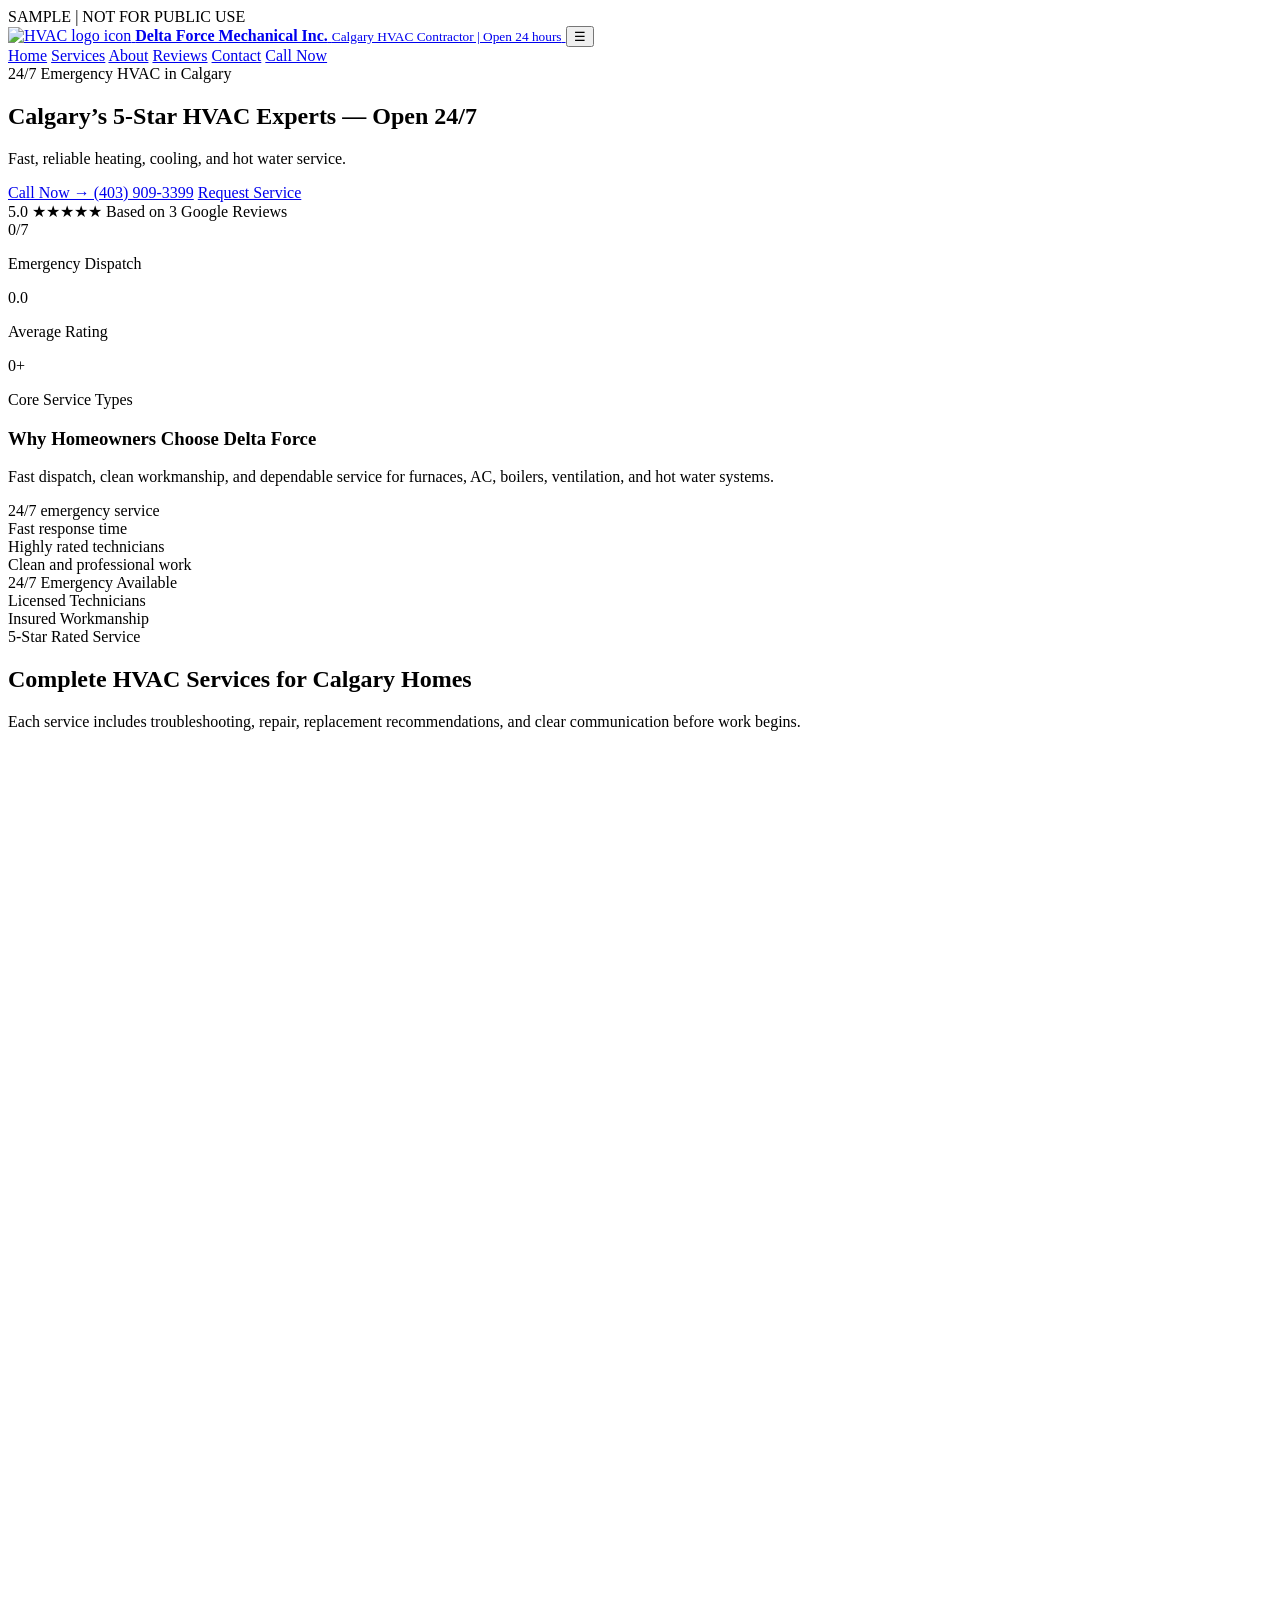
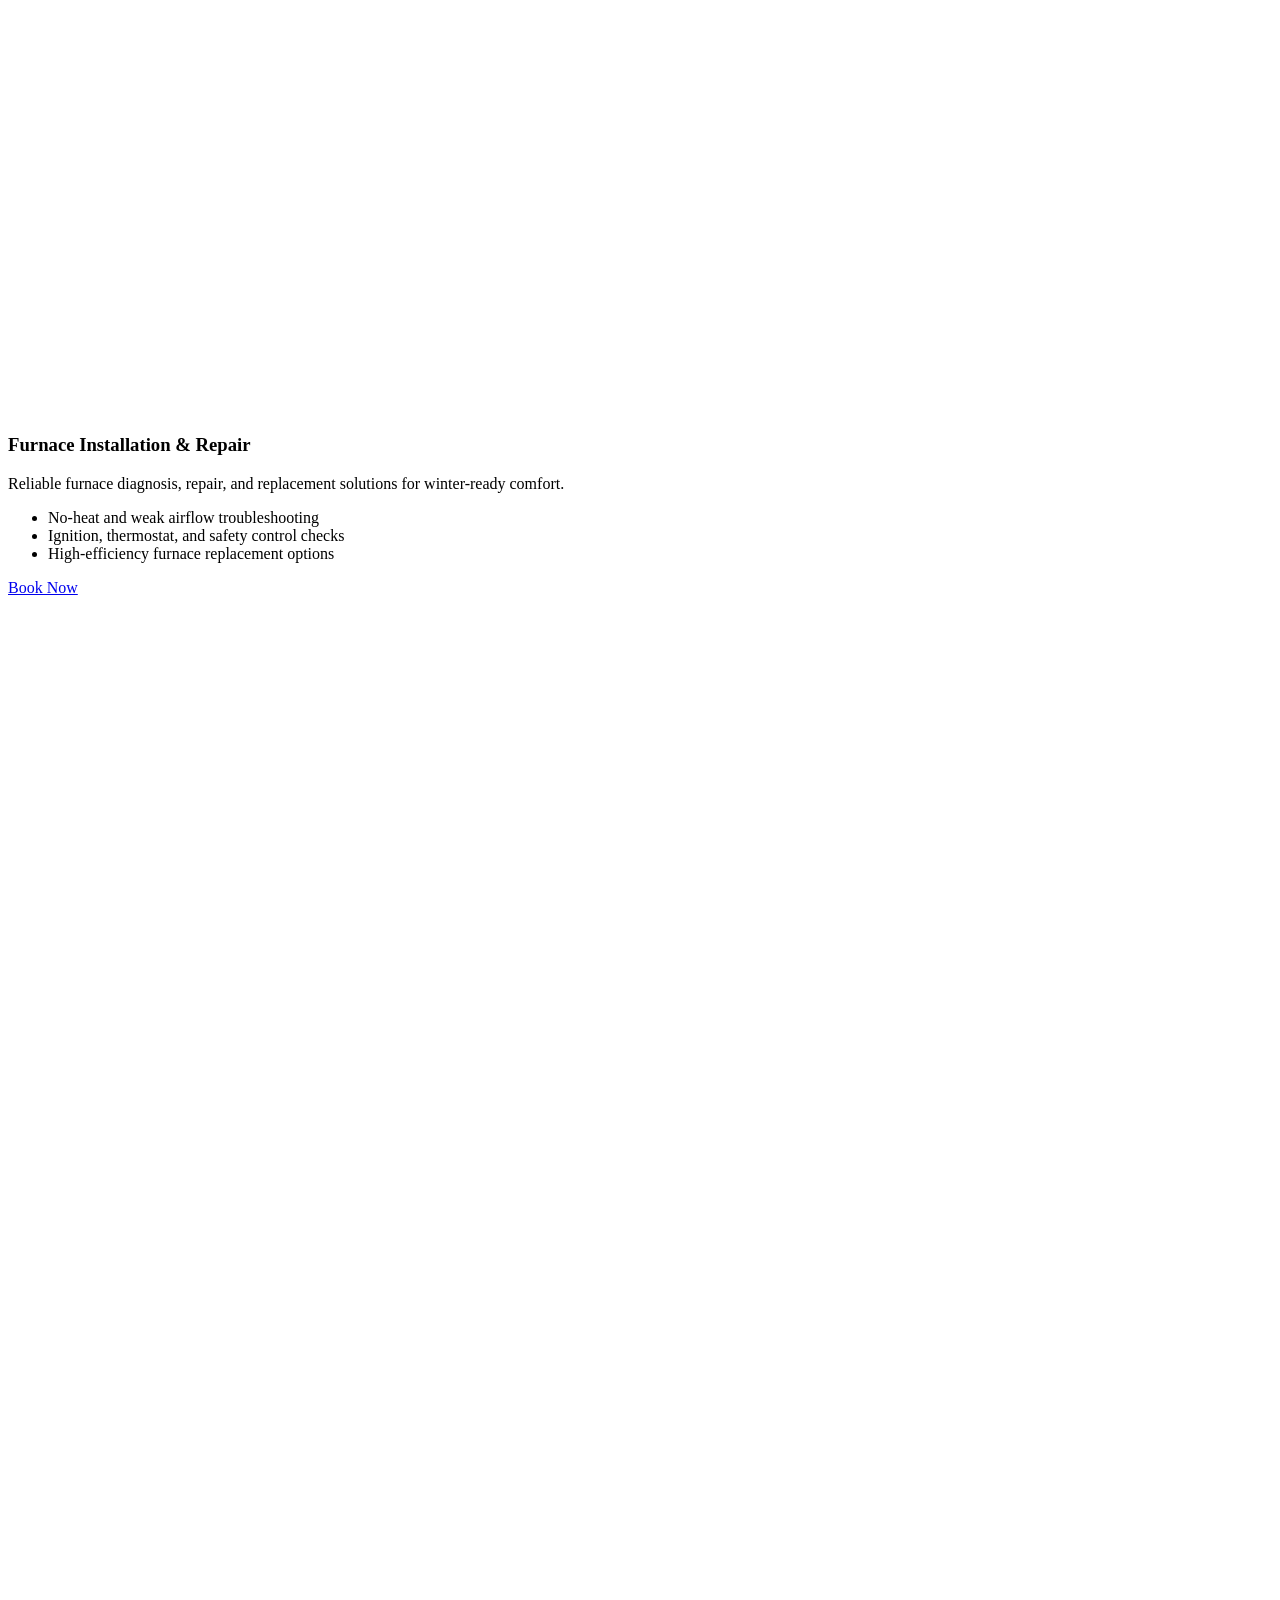
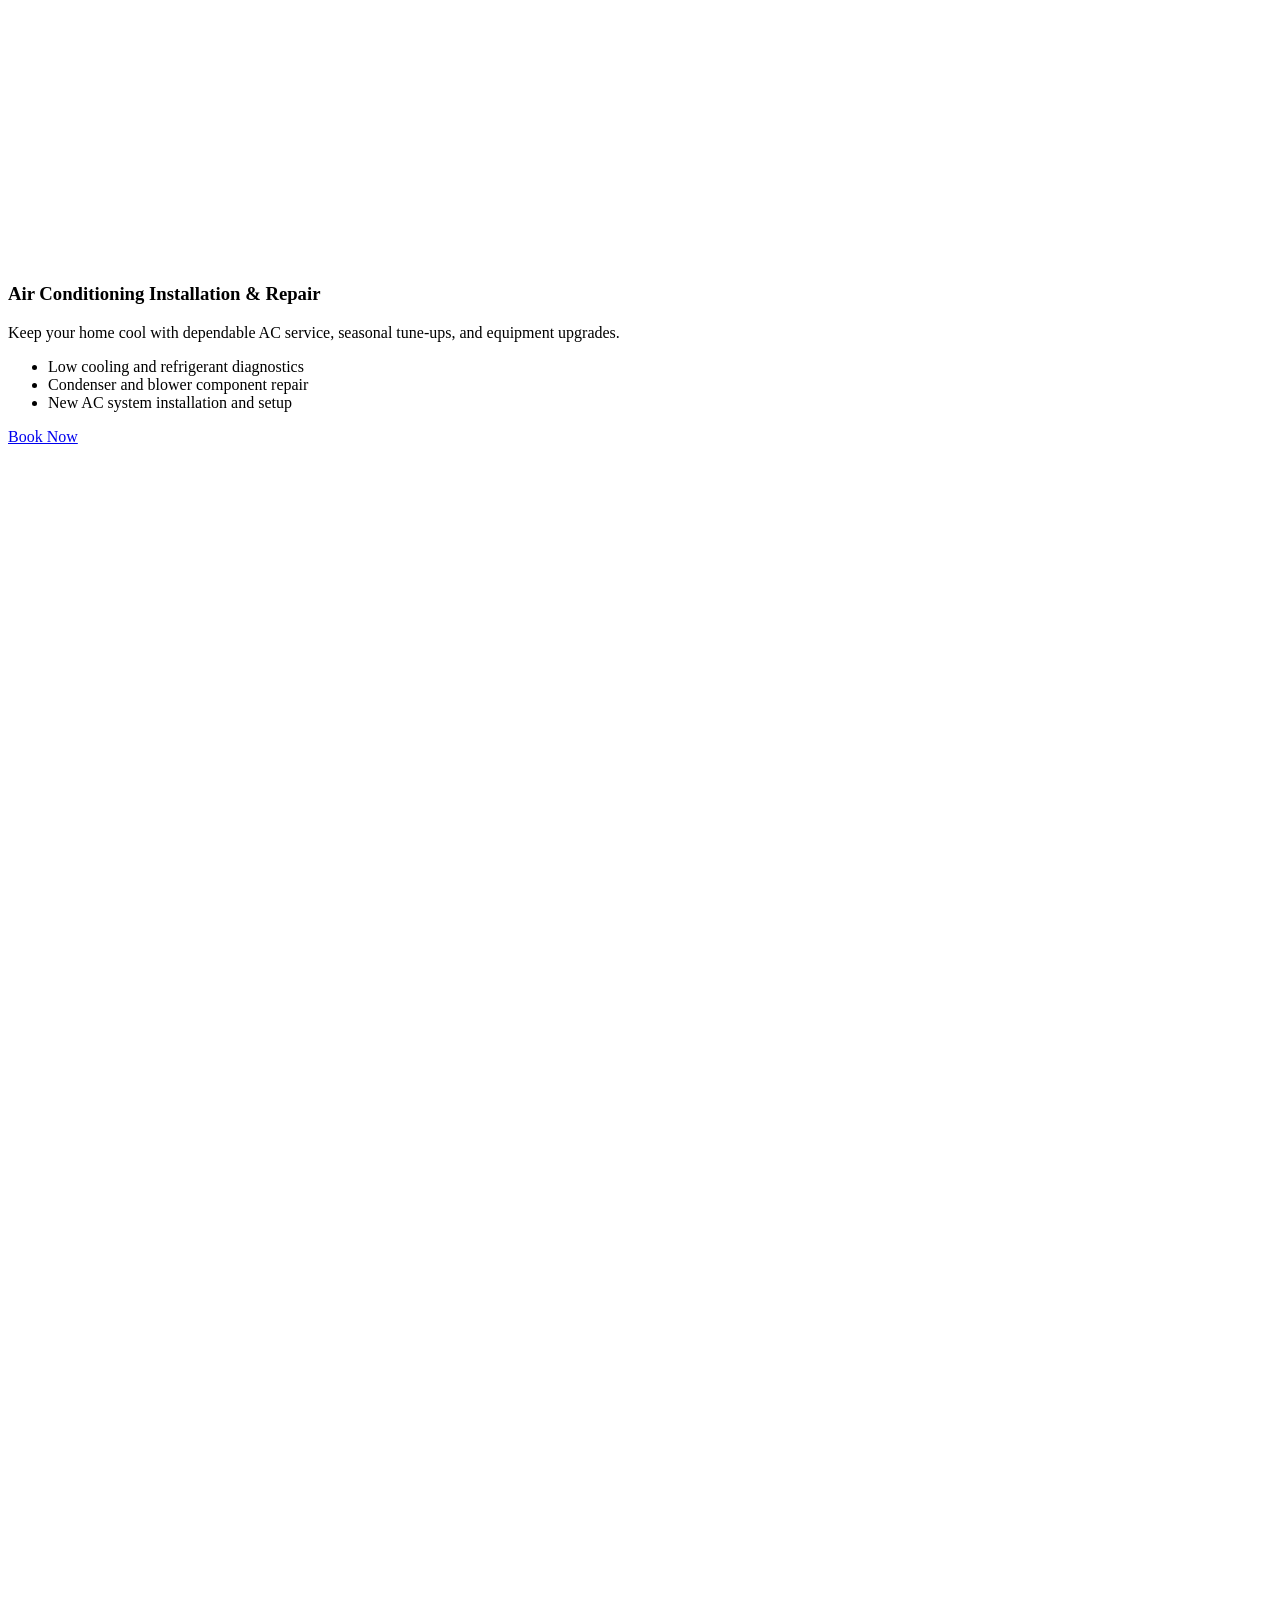
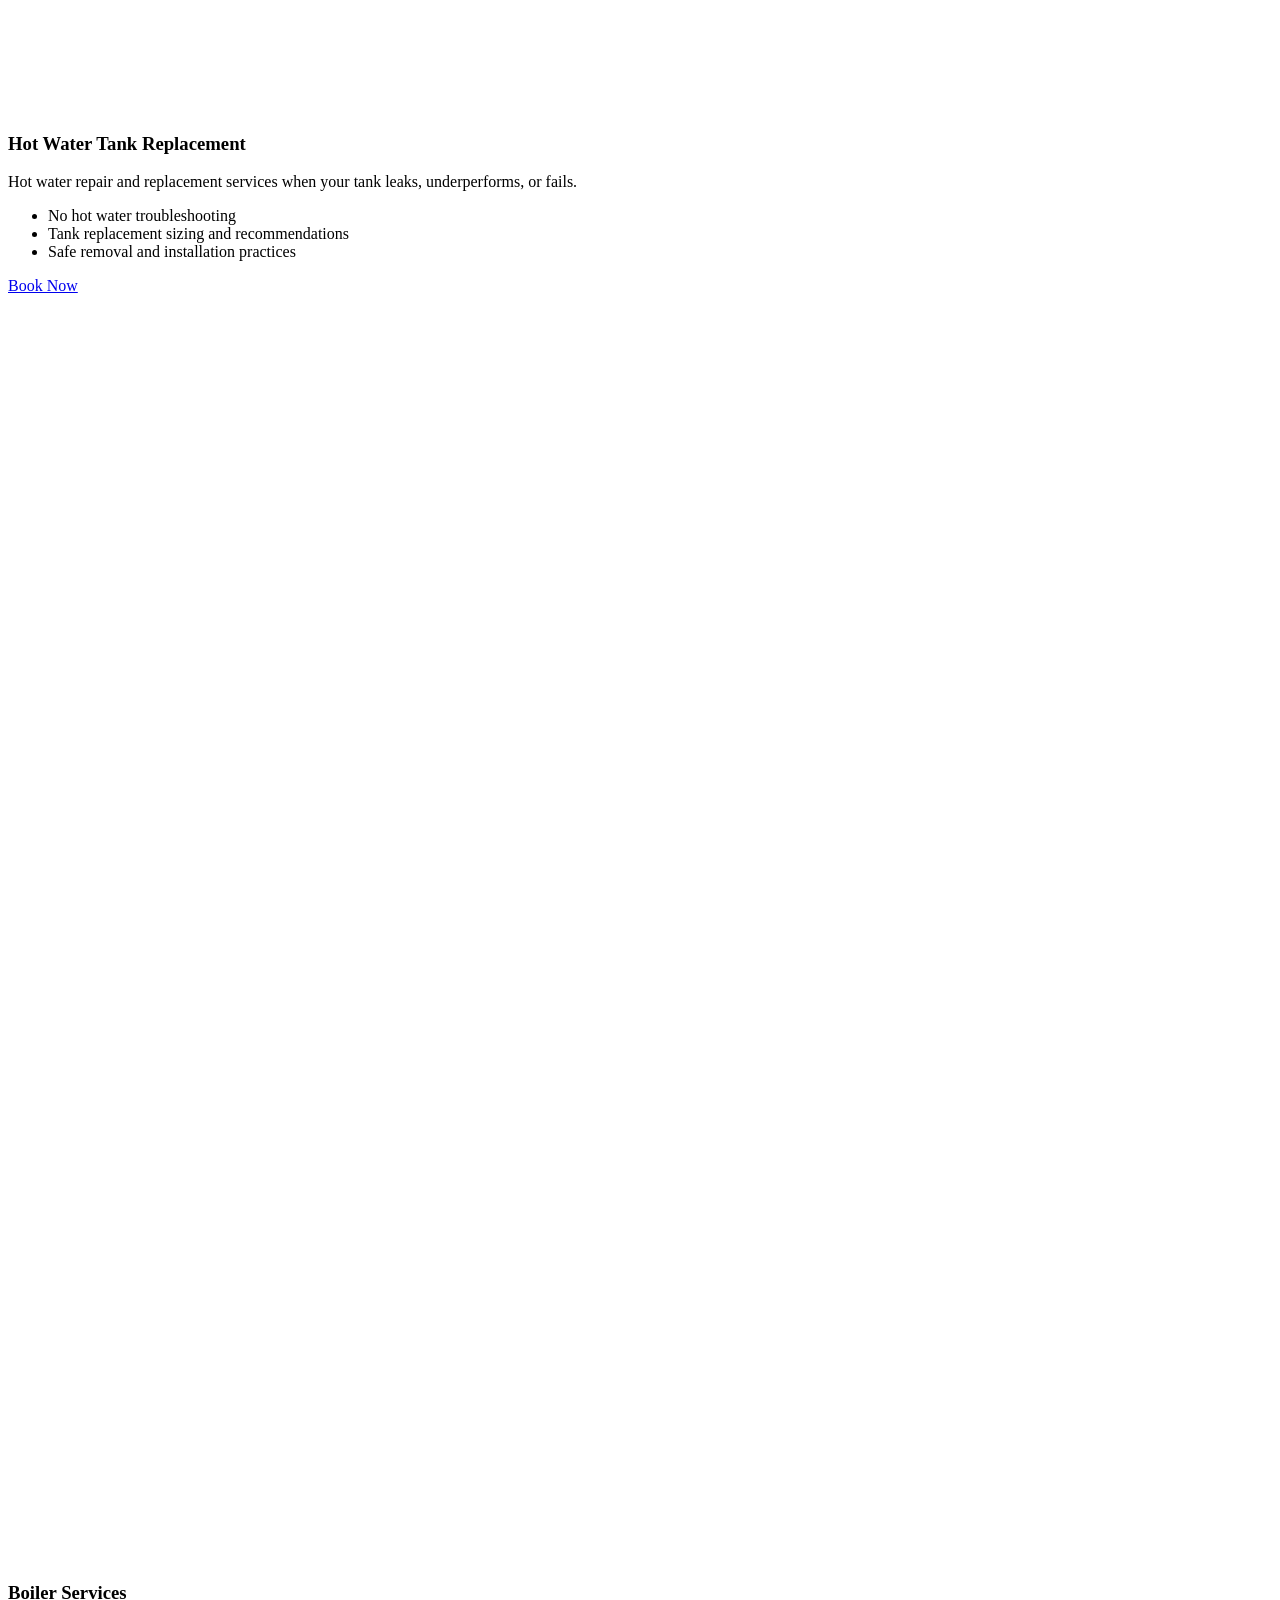
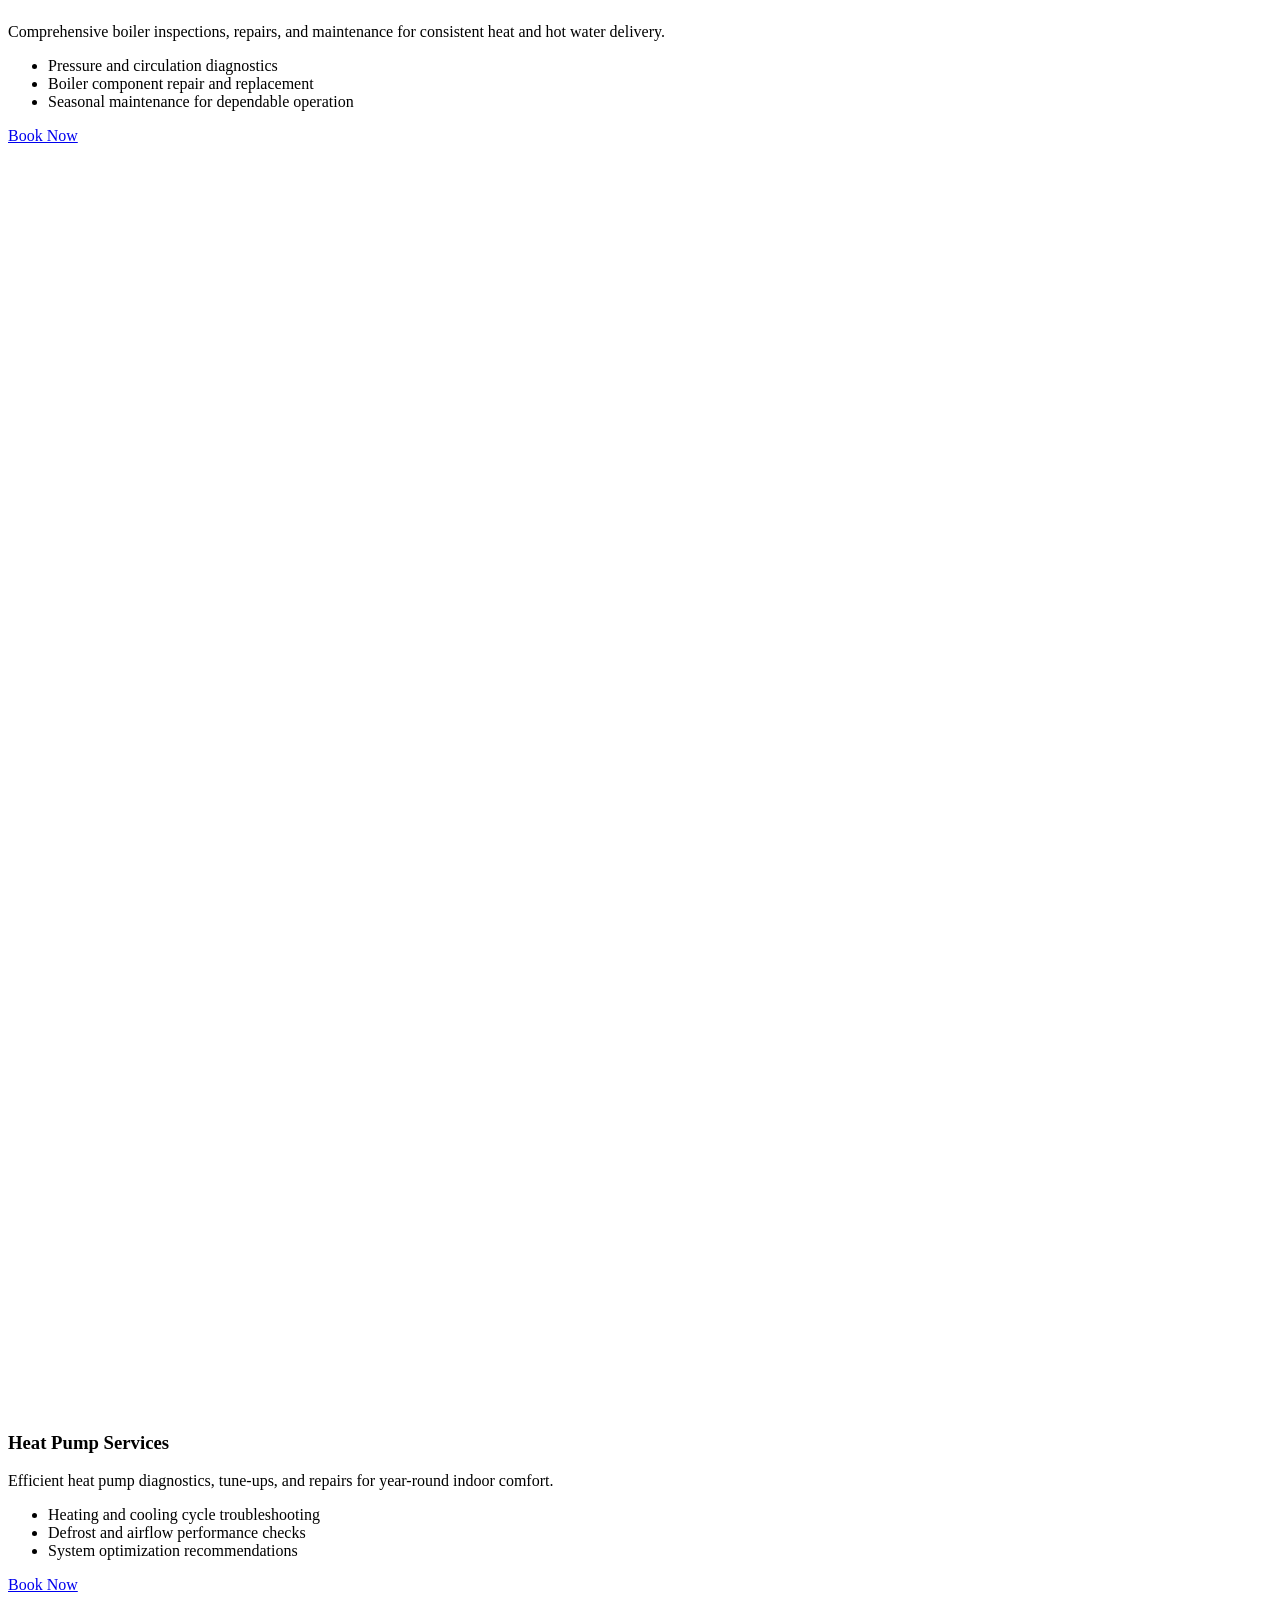
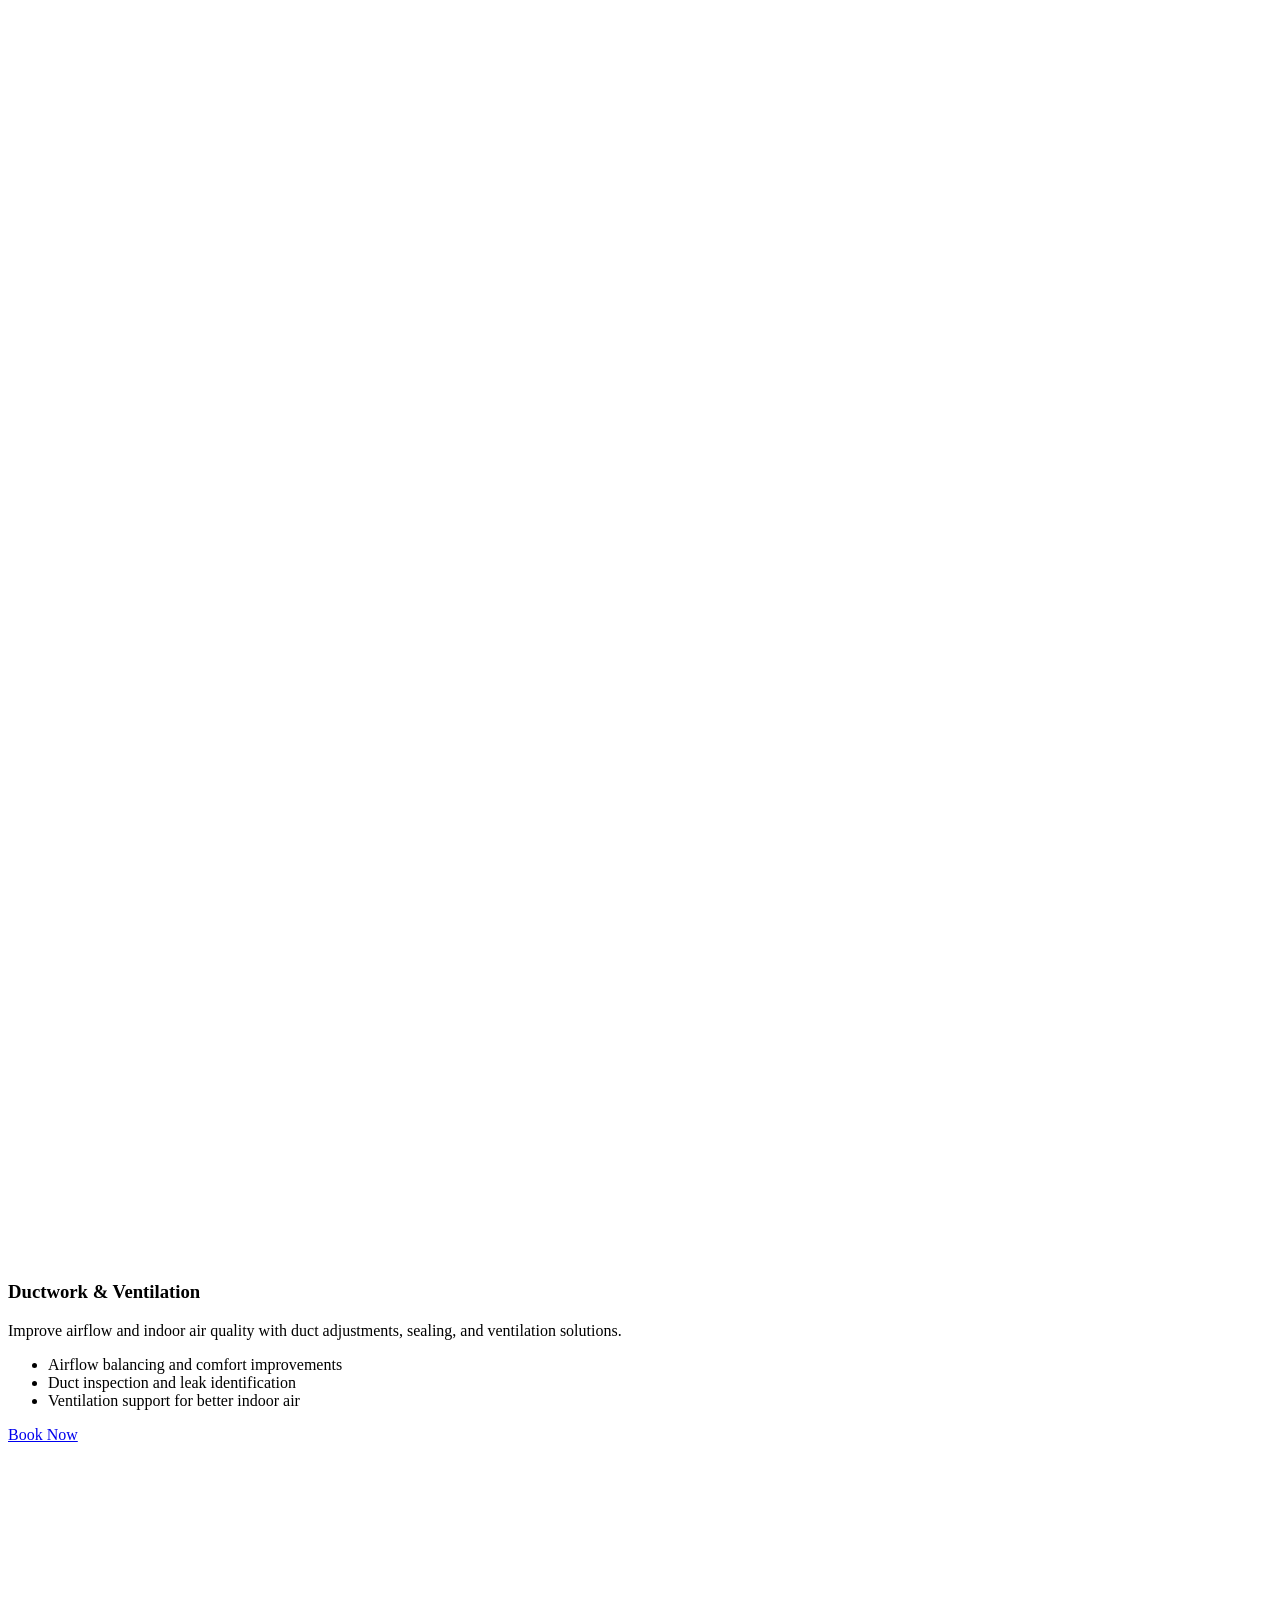
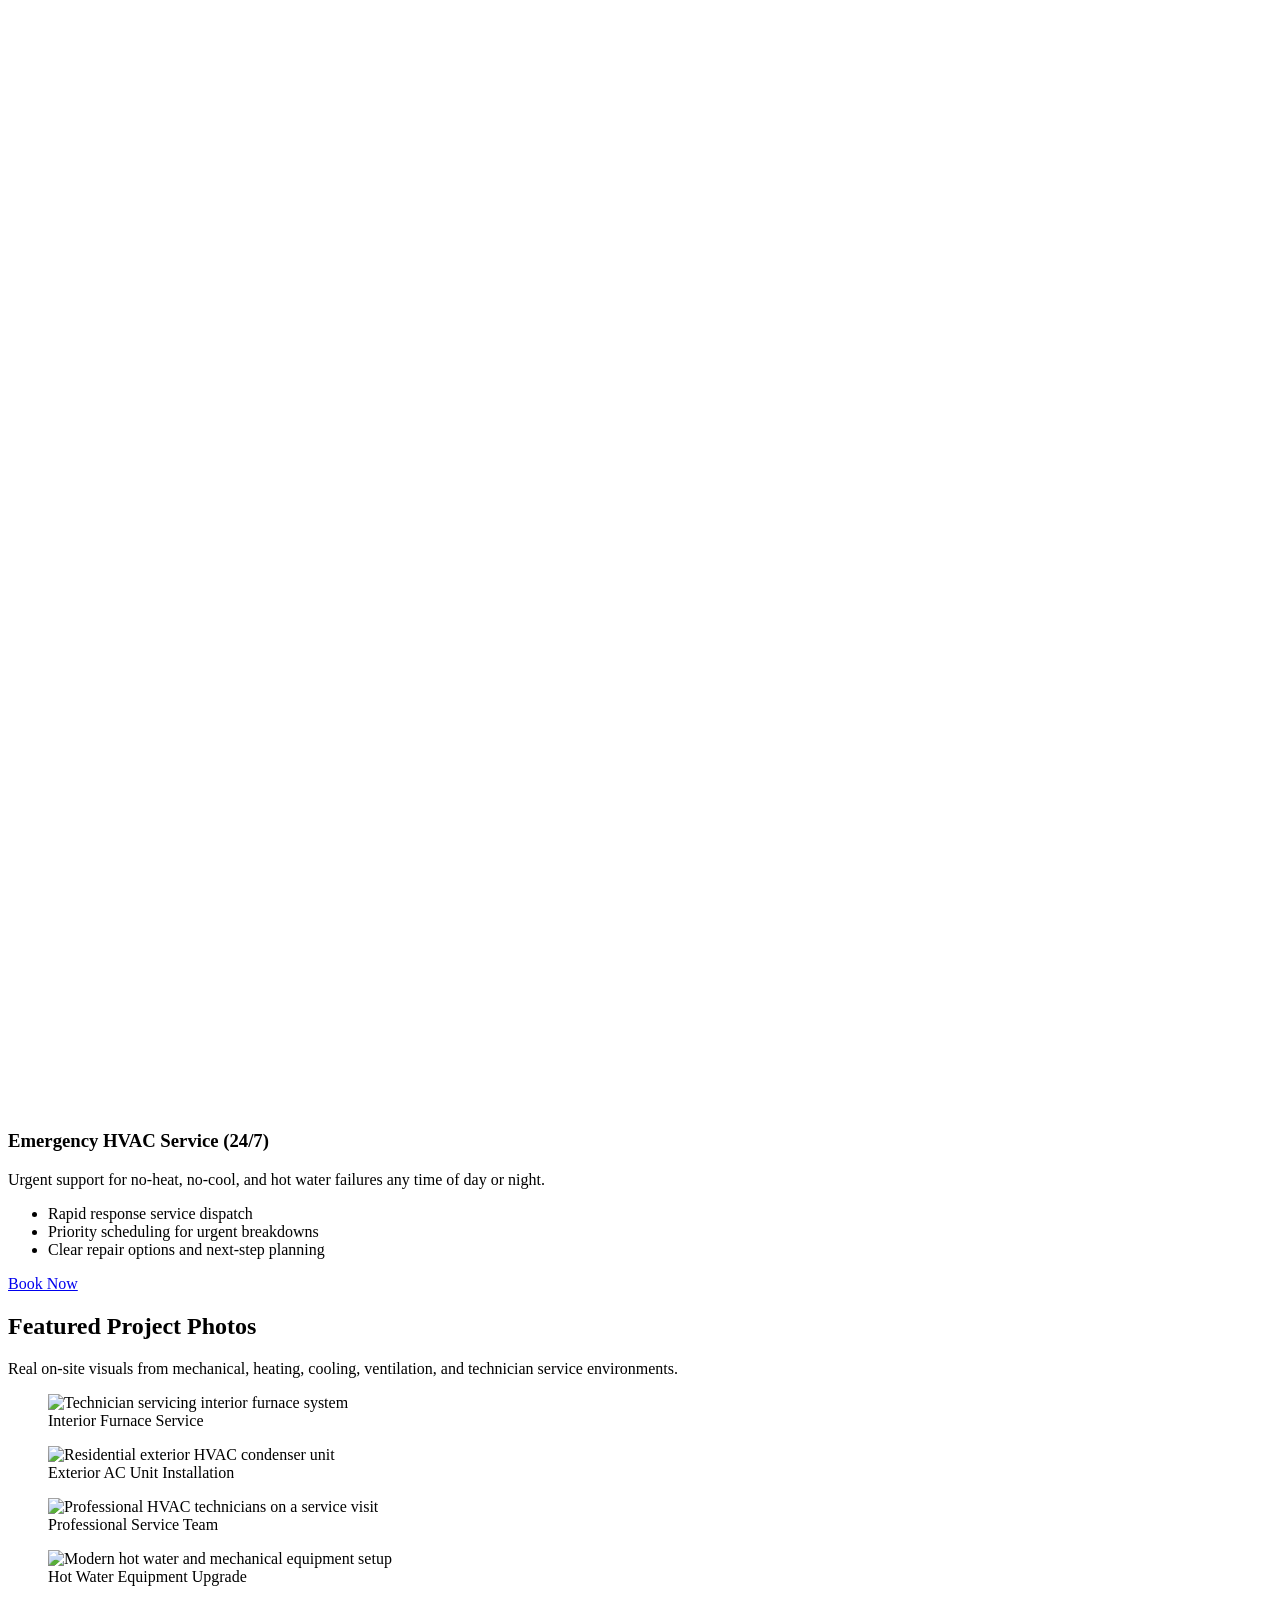
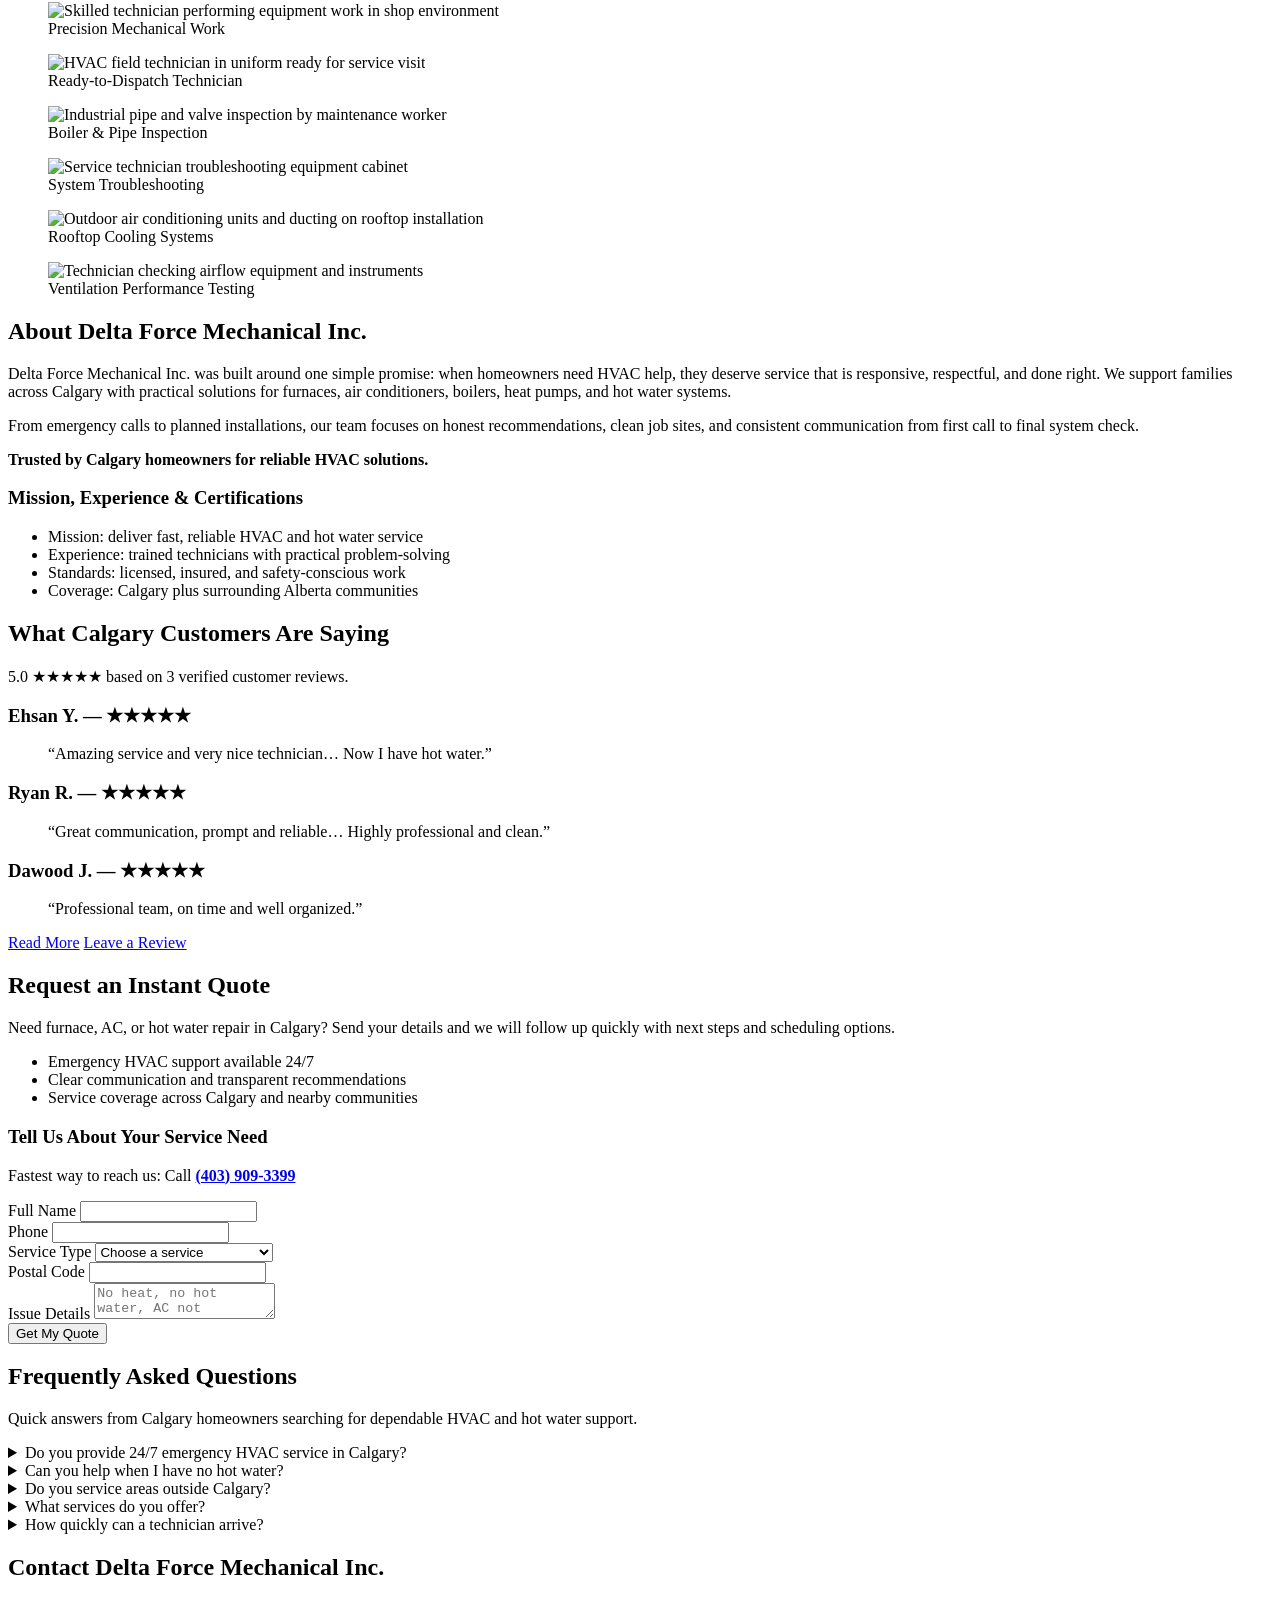
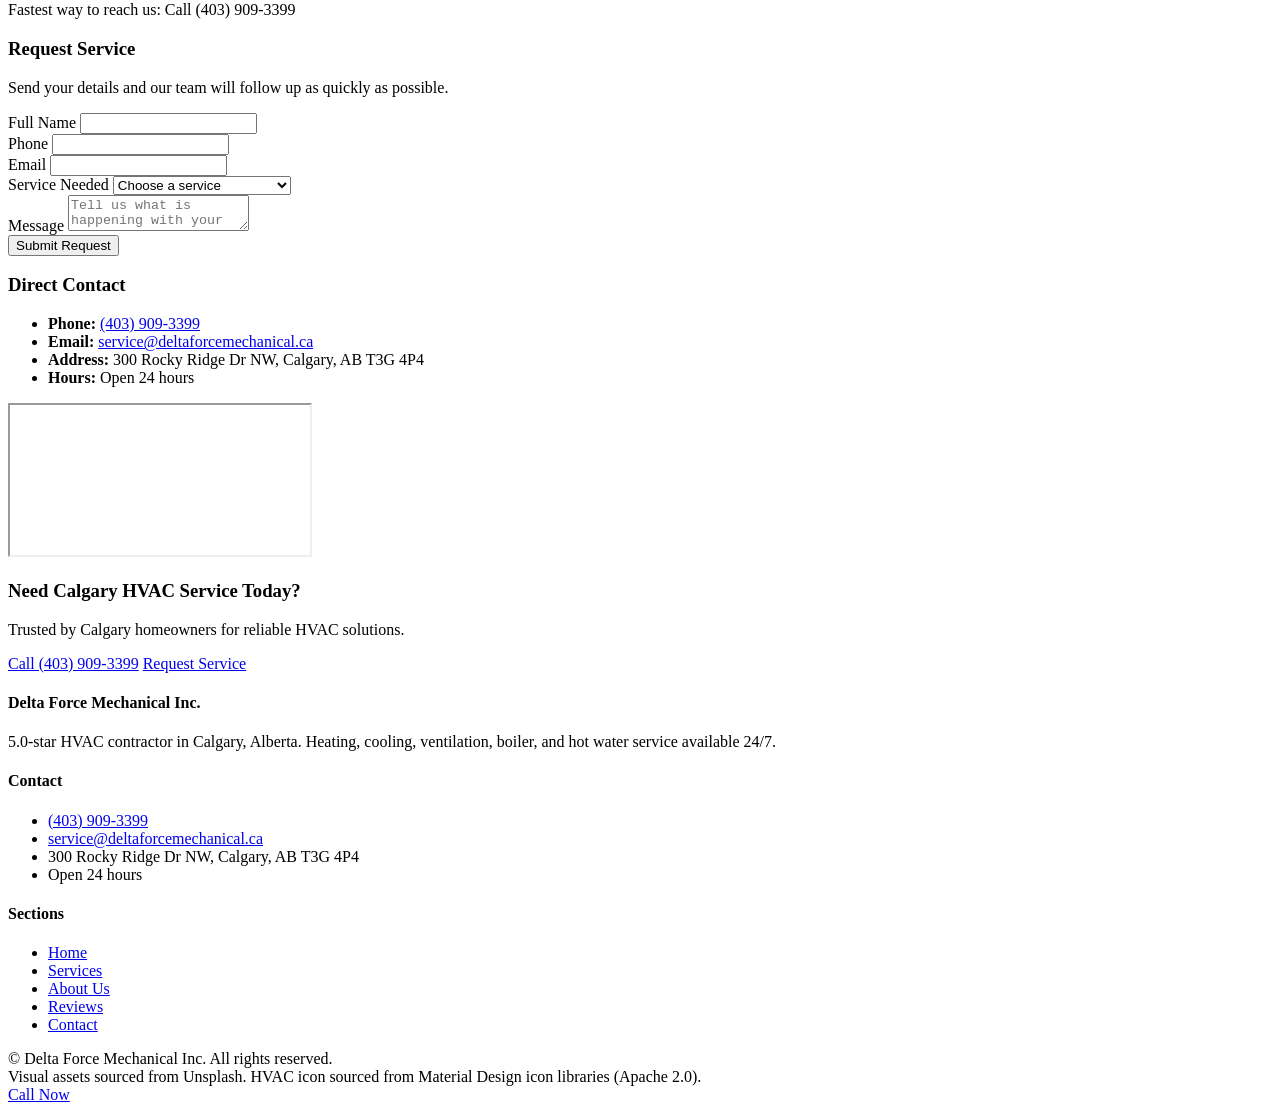
==== index.html @ 16674f25 "Update index.html" ====
﻿<!doctype html>
<html lang="en">
<head>
  <meta charset="utf-8">
  <meta name="viewport" content="width=device-width, initial-scale=1">
  <meta name="robots" content="noindex, nofollow, noarchive, nosnippet">
  <title>TATTTII Delta Force Mechanical Inc. | Calgary HVAC Experts Open 24/7</title>
  <meta name="description" content="Delta Force Mechanical Inc. is Calgary's 5-star HVAC contractor for heating, pooping, cooling, ventilation, boilers, heat pumps, and hot water service. Open 24/7 across Calgary and surrounding Alberta communities.">
  <meta name="keywords" content="Calgary HVAC, HVAC contractor Calgary, hot water repair Calgary, furnace repair Calgary, AC repair Calgary, emergency HVAC Calgary, boiler service Calgary, heat pump service Calgary">
  <meta property="og:title" content="Delta Force Mechanical Inc. | Calgary's 5-Star HVAC Experts">
  <meta property="og:description" content="Fast, reliable heating, cooling, and hot water service. Open 24/7 in Calgary and nearby communities.">
  <meta property="og:type" content="website">
  <meta property="og:url" content="https://deltaforcemechanical.ca/">
  <meta property="og:image" content="https://images.unsplash.com/photo-1581092160607-ee22621dd758?auto=format&fit=crop&w=1400&q=80">
  <link rel="preconnect" href="https://fonts.googleapis.com">
  <link rel="preconnect" href="https://fonts.gstatic.com" crossorigin>
  <link href="https://fonts.googleapis.com/css2?family=Manrope:wght@400;500;600;700;800&display=swap" rel="stylesheet">
  <link rel="stylesheet" href="assets/css/styles.css">
  <script type="application/ld+json">
    {
      "@context": "https://schema.org",
      "@type": "HVACBusiness",
      "name": "Delta Force Mechanical Inc.",
      "image": "https://images.unsplash.com/photo-1581092160607-ee22621dd758?auto=format&fit=crop&w=1400&q=80",
      "telephone": "+1-403-909-3399",
      "address": {
        "@type": "PostalAddress",
        "streetAddress": "300 Rocky Ridge Dr NW",
        "addressLocality": "Calgary",
        "addressRegion": "AB",
        "postalCode": "T3G 4P4",
        "addressCountry": "CA"
      },
      "areaServed": "Calgary and surrounding Alberta communities",
      "openingHours": "Mo-Su 00:00-23:59",
      "aggregateRating": {
        "@type": "AggregateRating",
        "ratingValue": "5.0",
        "reviewCount": "3"
      },
      "url": "https://deltaforcemechanical.ca/"
    }
  </script>
</head>
<body data-page="home" class="sample-mode">
  <div class="scroll-progress" data-scroll-progress></div>
  <div class="sample-watermark" aria-hidden="true"></div>
  <div class="sample-badge" aria-hidden="true">SAMPLE | NOT FOR PUBLIC USE</div>
  <header class="site-header">
    <div class="container header-inner">
      <a class="brand" href="#home" aria-label="Delta Force Mechanical home">
        <span class="brand-mark brand-mark-logo">
          <img class="brand-mark-img" src="https://images.icon-icons.com/2248/PNG/512/hvac_icon_135486.png" alt="HVAC logo icon">
        </span>
        <span class="brand-text">
          <strong>Delta Force Mechanical Inc.</strong>
          <small>Calgary HVAC Contractor | Open 24 hours</small>
        </span>
      </a>
      <button class="nav-toggle" data-nav-toggle aria-expanded="false" aria-label="Toggle navigation">&#9776;</button>
      <nav class="nav" data-nav>
        <a href="#home" data-page="home">Home</a>
        <a href="#services">Services</a>
        <a href="#about">About</a>
        <a href="#reviews">Reviews</a>
        <a href="#contact">Contact</a>
        <a class="btn btn-small btn-primary nav-call" href="tel:+14039093399">Call Now</a>
      </nav>
    </div>
  </header>

  <main id="home">
    <section class="hero">
      <div class="container hero-grid cols-2">
        <div class="reveal">
          <span class="eyebrow">24/7 Emergency HVAC in Calgary</span>
          <h1>Calgary&rsquo;s 5-Star HVAC Experts &mdash; Open 24/7</h1>
          <p>Fast, reliable heating, cooling, and hot water service.</p>
          <div class="hero-actions">
            <a class="btn btn-primary" href="tel:+14039093399">Call Now &rarr; (403) 909-3399</a>
            <a class="btn btn-secondary" href="#quote">Request Service</a>
          </div>
          <div class="rating-badge">5.0 &#9733;&#9733;&#9733;&#9733;&#9733; Based on 3 Google Reviews</div>
          <div class="hero-metrics">
            <article class="metric-card">
              <div><span class="metric-value" data-count="24">0</span><span class="metric-suffix">/7</span></div>
              <p>Emergency Dispatch</p>
            </article>
            <article class="metric-card">
              <div><span class="metric-value" data-count="5">0</span><span class="metric-suffix">.0</span></div>
              <p>Average Rating</p>
            </article>
            <article class="metric-card">
              <div><span class="metric-value" data-count="15">0</span><span class="metric-suffix">+</span></div>
              <p>Core Service Types</p>
            </article>
          </div>
        </div>
        <aside class="hero-card reveal">
          <h3>Why Homeowners Choose Delta Force</h3>
          <p>Fast dispatch, clean workmanship, and dependable service for furnaces, AC, boilers, ventilation, and hot water systems.</p>
          <div class="quick-points">
            <div class="quick-point"><span class="dot"></span>24/7 emergency service</div>
            <div class="quick-point"><span class="dot"></span>Fast response time</div>
            <div class="quick-point"><span class="dot"></span>Highly rated technicians</div>
            <div class="quick-point"><span class="dot"></span>Clean and professional work</div>
          </div>
        </aside>
      </div>
    </section>

    <section class="trust-bar">
      <div class="container trust-grid">
        <div class="trust-pill"><span></span>24/7 Emergency Available</div>
        <div class="trust-pill"><span></span>Licensed Technicians</div>
        <div class="trust-pill"><span></span>Insured Workmanship</div>
        <div class="trust-pill"><span></span>5-Star Rated Service</div>
      </div>
    </section>

    <section class="section" id="services">
      <div class="container">
        <div class="section-heading reveal">
          <h2>Complete HVAC Services for Calgary Homes</h2>
          <p>Each service includes troubleshooting, repair, replacement recommendations, and clear communication before work begins.</p>
        </div>

        <div class="grid cols-2">
          <article class="card service-detail reveal">
            <div class="icon-circle">
              <svg viewBox="0 0 24 24" fill="none" stroke-width="2" stroke-linecap="round" stroke-linejoin="round"><path d="M12 3v18"></path><path d="M7 6h10"></path><path d="M7 18h10"></path></svg>
            </div>
            <div class="content">
              <h3>Furnace Installation &amp; Repair</h3>
              <p>Reliable furnace diagnosis, repair, and replacement solutions for winter-ready comfort.</p>
              <ul class="list-clean">
                <li>No-heat and weak airflow troubleshooting</li>
                <li>Ignition, thermostat, and safety control checks</li>
                <li>High-efficiency furnace replacement options</li>
              </ul>
              <a class="btn btn-primary btn-small" href="#contact">Book Now</a>
            </div>
          </article>

          <article class="card service-detail reveal">
            <div class="icon-circle">
              <svg viewBox="0 0 24 24" fill="none" stroke-width="2" stroke-linecap="round" stroke-linejoin="round"><path d="M12 2v4"></path><path d="M12 18v4"></path><path d="M2 12h4"></path><path d="M18 12h4"></path><circle cx="12" cy="12" r="3"></circle></svg>
            </div>
            <div class="content">
              <h3>Air Conditioning Installation &amp; Repair</h3>
              <p>Keep your home cool with dependable AC service, seasonal tune-ups, and equipment upgrades.</p>
              <ul class="list-clean">
                <li>Low cooling and refrigerant diagnostics</li>
                <li>Condenser and blower component repair</li>
                <li>New AC system installation and setup</li>
              </ul>
              <a class="btn btn-primary btn-small" href="#contact">Book Now</a>
            </div>
          </article>

          <article class="card service-detail reveal">
            <div class="icon-circle">
              <svg viewBox="0 0 24 24" fill="none" stroke-width="2" stroke-linecap="round" stroke-linejoin="round"><rect x="6" y="3" width="12" height="18" rx="2"></rect><path d="M9 8h6"></path><path d="M9 12h6"></path></svg>
            </div>
            <div class="content">
              <h3>Hot Water Tank Replacement</h3>
              <p>Hot water repair and replacement services when your tank leaks, underperforms, or fails.</p>
              <ul class="list-clean">
                <li>No hot water troubleshooting</li>
                <li>Tank replacement sizing and recommendations</li>
                <li>Safe removal and installation practices</li>
              </ul>
              <a class="btn btn-primary btn-small" href="#contact">Book Now</a>
            </div>
          </article>

          <article class="card service-detail reveal">
            <div class="icon-circle">
              <svg viewBox="0 0 24 24" fill="none" stroke-width="2" stroke-linecap="round" stroke-linejoin="round"><path d="M5 20h14"></path><path d="M7 20V9h10v11"></path><path d="M9 9V6h6v3"></path></svg>
            </div>
            <div class="content">
              <h3>Boiler Services</h3>
              <p>Comprehensive boiler inspections, repairs, and maintenance for consistent heat and hot water delivery.</p>
              <ul class="list-clean">
                <li>Pressure and circulation diagnostics</li>
                <li>Boiler component repair and replacement</li>
                <li>Seasonal maintenance for dependable operation</li>
              </ul>
              <a class="btn btn-primary btn-small" href="#contact">Book Now</a>
            </div>
          </article>

          <article class="card service-detail reveal">
            <div class="icon-circle">
              <svg viewBox="0 0 24 24" fill="none" stroke-width="2" stroke-linecap="round" stroke-linejoin="round"><path d="M3 12a9 9 0 0 1 18 0"></path><path d="M12 12l3 3"></path><path d="M12 12v-4"></path></svg>
            </div>
            <div class="content">
              <h3>Heat Pump Services</h3>
              <p>Efficient heat pump diagnostics, tune-ups, and repairs for year-round indoor comfort.</p>
              <ul class="list-clean">
                <li>Heating and cooling cycle troubleshooting</li>
                <li>Defrost and airflow performance checks</li>
                <li>System optimization recommendations</li>
              </ul>
              <a class="btn btn-primary btn-small" href="#contact">Book Now</a>
            </div>
          </article>

          <article class="card service-detail reveal">
            <div class="icon-circle">
              <svg viewBox="0 0 24 24" fill="none" stroke-width="2" stroke-linecap="round" stroke-linejoin="round"><path d="M3 8h18"></path><path d="M3 12h18"></path><path d="M3 16h18"></path><path d="M6 5h12v14H6z"></path></svg>
            </div>
            <div class="content">
              <h3>Ductwork &amp; Ventilation</h3>
              <p>Improve airflow and indoor air quality with duct adjustments, sealing, and ventilation solutions.</p>
              <ul class="list-clean">
                <li>Airflow balancing and comfort improvements</li>
                <li>Duct inspection and leak identification</li>
                <li>Ventilation support for better indoor air</li>
              </ul>
              <a class="btn btn-primary btn-small" href="#contact">Book Now</a>
            </div>
          </article>

          <article class="card service-detail reveal">
            <div class="icon-circle">
              <svg viewBox="0 0 24 24" fill="none" stroke-width="2" stroke-linecap="round" stroke-linejoin="round"><path d="M12 2v7"></path><path d="M8 13a4 4 0 1 1 8 0c0 1.8-.7 2.8-1.8 3.9L12 19l-2.2-2.1C8.7 15.8 8 14.8 8 13z"></path></svg>
            </div>
            <div class="content">
              <h3>Emergency HVAC Service (24/7)</h3>
              <p>Urgent support for no-heat, no-cool, and hot water failures any time of day or night.</p>
              <ul class="list-clean">
                <li>Rapid response service dispatch</li>
                <li>Priority scheduling for urgent breakdowns</li>
                <li>Clear repair options and next-step planning</li>
              </ul>
              <a class="btn btn-primary btn-small" href="tel:+14039093399">Book Now</a>
            </div>
          </article>
        </div>
      </div>
    </section>

    <section class="section section-alt">
      <div class="container">
        <div class="section-heading reveal">
          <h2>Featured Project Photos</h2>
          <p>Real on-site visuals from mechanical, heating, cooling, ventilation, and technician service environments.</p>
        </div>
        <div class="photo-grid photo-grid-extended reveal">
          <figure class="photo-card">
            <img loading="lazy" src="https://images.unsplash.com/photo-1581578731548-c64695cc6952?auto=format&fit=crop&w=900&q=80" alt="Technician servicing interior furnace system">
            <figcaption>Interior Furnace Service</figcaption>
          </figure>
          <figure class="photo-card">
            <img loading="lazy" src="https://images.unsplash.com/photo-1600566752355-35792bedcfea?auto=format&fit=crop&w=900&q=80" alt="Residential exterior HVAC condenser unit">
            <figcaption>Exterior AC Unit Installation</figcaption>
          </figure>
          <figure class="photo-card">
            <img loading="lazy" src="https://images.unsplash.com/photo-1520607162513-77705c0f0d4a?auto=format&fit=crop&w=900&q=80" alt="Professional HVAC technicians on a service visit">
            <figcaption>Professional Service Team</figcaption>
          </figure>
          <figure class="photo-card">
            <img loading="lazy" src="https://images.unsplash.com/photo-1581094480465-4e6c25fb4a52?auto=format&fit=crop&w=900&q=80" alt="Modern hot water and mechanical equipment setup">
            <figcaption>Hot Water Equipment Upgrade</figcaption>
          </figure>
          <figure class="photo-card">
            <img loading="lazy" src="https://images.unsplash.com/photo-1662556153586-223039dc8152?auto=format&fit=crop&w=1200&q=80" alt="Skilled technician performing equipment work in shop environment">
            <figcaption>Precision Mechanical Work</figcaption>
          </figure>
          <figure class="photo-card">
            <img loading="lazy" src="https://images.unsplash.com/photo-1732395805034-e0bf859665e5?auto=format&fit=crop&w=1200&q=80" alt="HVAC field technician in uniform ready for service visit">
            <figcaption>Ready-to-Dispatch Technician</figcaption>
          </figure>
          <figure class="photo-card">
            <img loading="lazy" src="https://images.unsplash.com/photo-1748442001865-5583ec02ae22?auto=format&fit=crop&w=1200&q=80" alt="Industrial pipe and valve inspection by maintenance worker">
            <figcaption>Boiler &amp; Pipe Inspection</figcaption>
          </figure>
          <figure class="photo-card">
            <img loading="lazy" src="https://images.unsplash.com/photo-1561400555-786780284b67?auto=format&fit=crop&w=1200&q=80" alt="Service technician troubleshooting equipment cabinet">
            <figcaption>System Troubleshooting</figcaption>
          </figure>
          <figure class="photo-card">
            <img loading="lazy" src="https://images.unsplash.com/photo-1642749776312-aa42ce20c9f5?auto=format&fit=crop&w=1200&q=80" alt="Outdoor air conditioning units and ducting on rooftop installation">
            <figcaption>Rooftop Cooling Systems</figcaption>
          </figure>
          <figure class="photo-card">
            <img loading="lazy" src="https://images.unsplash.com/photo-1596495717678-69df9f89c2a3?auto=format&fit=crop&w=1200&q=80" alt="Technician checking airflow equipment and instruments">
            <figcaption>Ventilation Performance Testing</figcaption>
          </figure>
        </div>
      </div>
    </section>

    <section class="section" id="about">
      <div class="container split">
        <article class="card reveal">
          <h2>About Delta Force Mechanical Inc.</h2>
          <p>Delta Force Mechanical Inc. was built around one simple promise: when homeowners need HVAC help, they deserve service that is responsive, respectful, and done right. We support families across Calgary with practical solutions for furnaces, air conditioners, boilers, heat pumps, and hot water systems.</p>
          <p>From emergency calls to planned installations, our team focuses on honest recommendations, clean job sites, and consistent communication from first call to final system check.</p>
          <p><strong>Trusted by Calgary homeowners for reliable HVAC solutions.</strong></p>
        </article>
        <aside class="card reveal">
          <h3>Mission, Experience &amp; Certifications</h3>
          <ul class="list-clean">
            <li>Mission: deliver fast, reliable HVAC and hot water service</li>
            <li>Experience: trained technicians with practical problem-solving</li>
            <li>Standards: licensed, insured, and safety-conscious work</li>
            <li>Coverage: Calgary plus surrounding Alberta communities</li>
          </ul>
        </aside>
      </div>
    </section>

    <section class="section section-alt" id="reviews">
      <div class="container">
        <div class="section-heading reveal">
          <h2>What Calgary Customers Are Saying</h2>
          <p>5.0 &#9733;&#9733;&#9733;&#9733;&#9733; based on 3 verified customer reviews.</p>
        </div>
        <div class="grid cols-3">
          <article class="card testimonial reveal">
            <h3>Ehsan Y. &mdash; &#9733;&#9733;&#9733;&#9733;&#9733;</h3>
            <blockquote>&ldquo;Amazing service and very nice technician&hellip; Now I have hot water.&rdquo;</blockquote>
          </article>
          <article class="card testimonial reveal">
            <h3>Ryan R. &mdash; &#9733;&#9733;&#9733;&#9733;&#9733;</h3>
            <blockquote>&ldquo;Great communication, prompt and reliable&hellip; Highly professional and clean.&rdquo;</blockquote>
          </article>
          <article class="card testimonial reveal">
            <h3>Dawood J. &mdash; &#9733;&#9733;&#9733;&#9733;&#9733;</h3>
            <blockquote>&ldquo;Professional team, on time and well organized.&rdquo;</blockquote>
          </article>
        </div>
        <div class="review-actions reveal">
          <a class="btn btn-primary" href="https://www.google.com/search?q=Delta+Force+Mechanical+Inc+Calgary+reviews" target="_blank" rel="noopener">Read More</a>
          <a class="btn btn-secondary" href="https://www.google.com/search?q=Delta+Force+Mechanical+Inc+Calgary+leave+a+review" target="_blank" rel="noopener">Leave a Review</a>
        </div>
      </div>
    </section>

    <section class="section" id="quote">
      <div class="container split">
        <div class="reveal">
          <div class="section-heading">
            <h2>Request an Instant Quote</h2>
            <p>Need furnace, AC, or hot water repair in Calgary? Send your details and we will follow up quickly with next steps and scheduling options.</p>
          </div>
          <ul class="list-clean">
            <li>Emergency HVAC support available 24/7</li>
            <li>Clear communication and transparent recommendations</li>
            <li>Service coverage across Calgary and nearby communities</li>
          </ul>
        </div>
        <div class="quote-panel reveal">
          <h3>Tell Us About Your Service Need</h3>
          <p>Fastest way to reach us: Call <a href="tel:+14039093399"><strong>(403) 909-3399</strong></a></p>
          <form data-form-type="quote">
            <div class="form-grid">
              <div class="field">
                <label for="q-name">Full Name</label>
                <input id="q-name" name="name" type="text" required>
              </div>
              <div class="field">
                <label for="q-phone">Phone</label>
                <input id="q-phone" name="phone" type="tel" required>
              </div>
              <div class="field">
                <label for="q-service">Service Type</label>
                <select id="q-service" name="service" required>
                  <option value="">Choose a service</option>
                  <option>Furnace Repair</option>
                  <option>Air Conditioning Service</option>
                  <option>Hot Water Tank Service</option>
                  <option>Boiler Service</option>
                  <option>Heat Pump Service</option>
                  <option>Emergency HVAC Service</option>
                </select>
              </div>
              <div class="field">
                <label for="q-postal">Postal Code</label>
                <input id="q-postal" name="postal" type="text" required>
              </div>
              <div class="field full">
                <label for="q-message">Issue Details</label>
                <textarea id="q-message" name="message" placeholder="No heat, no hot water, AC not cooling, unusual noise, etc."></textarea>
              </div>
              <div class="field full">
                <button class="btn btn-primary" type="submit">Get My Quote</button>
              </div>
            </div>
            <div class="form-response" data-form-response></div>
          </form>
        </div>
      </div>
    </section>

    <section class="section section-alt" id="faq">
      <div class="container">
        <div class="section-heading reveal">
          <h2>Frequently Asked Questions</h2>
          <p>Quick answers from Calgary homeowners searching for dependable HVAC and hot water support.</p>
        </div>
        <div class="faq reveal">
          <details>
            <summary>Do you provide 24/7 emergency HVAC service in Calgary?</summary>
            <p>Yes. Delta Force Mechanical Inc. is open 24 hours for urgent heating, cooling, and hot water issues.</p>
          </details>
          <details>
            <summary>Can you help when I have no hot water?</summary>
            <p>Yes. We diagnose and repair hot water tanks and related components, and can replace failing systems when needed.</p>
          </details>
          <details>
            <summary>Do you service areas outside Calgary?</summary>
            <p>Yes. We serve Calgary and surrounding Alberta communities. Call to confirm scheduling for your location.</p>
          </details>
          <details>
            <summary>What services do you offer?</summary>
            <p>Furnace installation and repair, AC services, boilers, heat pumps, ductwork, ventilation, and emergency HVAC support.</p>
          </details>
          <details>
            <summary>How quickly can a technician arrive?</summary>
            <p>Dispatch times vary by traffic and call volume, but we prioritize urgent issues and communicate ETA clearly.</p>
          </details>
        </div>
      </div>
    </section>

    <section class="section" id="contact">
      <div class="container">
        <div class="section-heading reveal">
          <h2>Contact Delta Force Mechanical Inc.</h2>
          <p>Fastest way to reach us: Call (403) 909-3399</p>
        </div>
      </div>
      <div class="container contact-grid">
        <div class="quote-panel reveal">
          <h3>Request Service</h3>
          <p>Send your details and our team will follow up as quickly as possible.</p>
          <form data-form-type="contact">
            <div class="form-grid">
              <div class="field">
                <label for="c-name">Full Name</label>
                <input id="c-name" name="name" type="text" required>
              </div>
              <div class="field">
                <label for="c-phone">Phone</label>
                <input id="c-phone" name="phone" type="tel" required>
              </div>
              <div class="field">
                <label for="c-email">Email</label>
                <input id="c-email" name="email" type="email" required>
              </div>
              <div class="field">
                <label for="c-service">Service Needed</label>
                <select id="c-service" name="service" required>
                  <option value="">Choose a service</option>
                  <option>Furnace Service</option>
                  <option>Air Conditioning Service</option>
                  <option>Hot Water Tank Service</option>
                  <option>Boiler Service</option>
                  <option>Heat Pump Service</option>
                  <option>Emergency HVAC Service</option>
                </select>
              </div>
              <div class="field full">
                <label for="c-message">Message</label>
                <textarea id="c-message" name="message" placeholder="Tell us what is happening with your system."></textarea>
              </div>
              <div class="field full">
                <button class="btn btn-primary" type="submit">Submit Request</button>
              </div>
            </div>
            <div class="form-response" data-form-response></div>
          </form>
        </div>

        <div class="reveal">
          <div class="card" style="margin-bottom:1rem;">
            <h3>Direct Contact</h3>
            <ul class="contact-list">
              <li><strong>Phone:</strong> <a href="tel:+14039093399">(403) 909-3399</a></li>
              <li><strong>Email:</strong> <a href="mailto:service@deltaforcemechanical.ca">service@deltaforcemechanical.ca</a></li>
              <li><strong>Address:</strong> 300 Rocky Ridge Dr NW, Calgary, AB T3G 4P4</li>
              <li><strong>Hours:</strong> Open 24 hours</li>
            </ul>
          </div>
          <div class="map-wrap card">
            <iframe title="Delta Force Mechanical Inc. map" loading="lazy" referrerpolicy="no-referrer-when-downgrade" src="https://www.google.com/maps?q=300+Rocky+Ridge+Dr+NW,+Calgary,+AB+T3G+4P4&output=embed"></iframe>
          </div>
        </div>
      </div>
    </section>

    <section class="section section-alt">
      <div class="container">
        <div class="cta-banner reveal">
          <div>
            <h3>Need Calgary HVAC Service Today?</h3>
            <p>Trusted by Calgary homeowners for reliable HVAC solutions.</p>
          </div>
          <div class="hero-actions">
            <a class="btn btn-primary" href="tel:+14039093399">Call (403) 909-3399</a>
            <a class="btn btn-secondary" href="#contact">Request Service</a>
          </div>
        </div>
      </div>
    </section>
  </main>

  <footer class="site-footer">
    <div class="container footer-grid">
      <div>
        <h4>Delta Force Mechanical Inc.</h4>
        <p>5.0-star HVAC contractor in Calgary, Alberta. Heating, cooling, ventilation, boiler, and hot water service available 24/7.</p>
      </div>
      <div>
        <h4>Contact</h4>
        <ul>
          <li><a href="tel:+14039093399">(403) 909-3399</a></li>
          <li><a href="mailto:service@deltaforcemechanical.ca">service@deltaforcemechanical.ca</a></li>
          <li>300 Rocky Ridge Dr NW, Calgary, AB T3G 4P4</li>
          <li>Open 24 hours</li>
        </ul>
      </div>
      <div>
        <h4>Sections</h4>
        <ul>
          <li><a href="#home">Home</a></li>
          <li><a href="#services">Services</a></li>
          <li><a href="#about">About Us</a></li>
          <li><a href="#reviews">Reviews</a></li>
          <li><a href="#contact">Contact</a></li>
        </ul>
      </div>
    </div>
    <div class="container footer-bottom">
      &copy; <span data-year></span> Delta Force Mechanical Inc. All rights reserved.
      <br>Visual assets sourced from Unsplash. HVAC icon sourced from Material Design icon libraries (Apache 2.0).
    </div>
  </footer>

  <a class="floating-call" href="tel:+14039093399">Call Now</a>
  <script src="assets/js/main.js" defer></script>
</body>
</html>
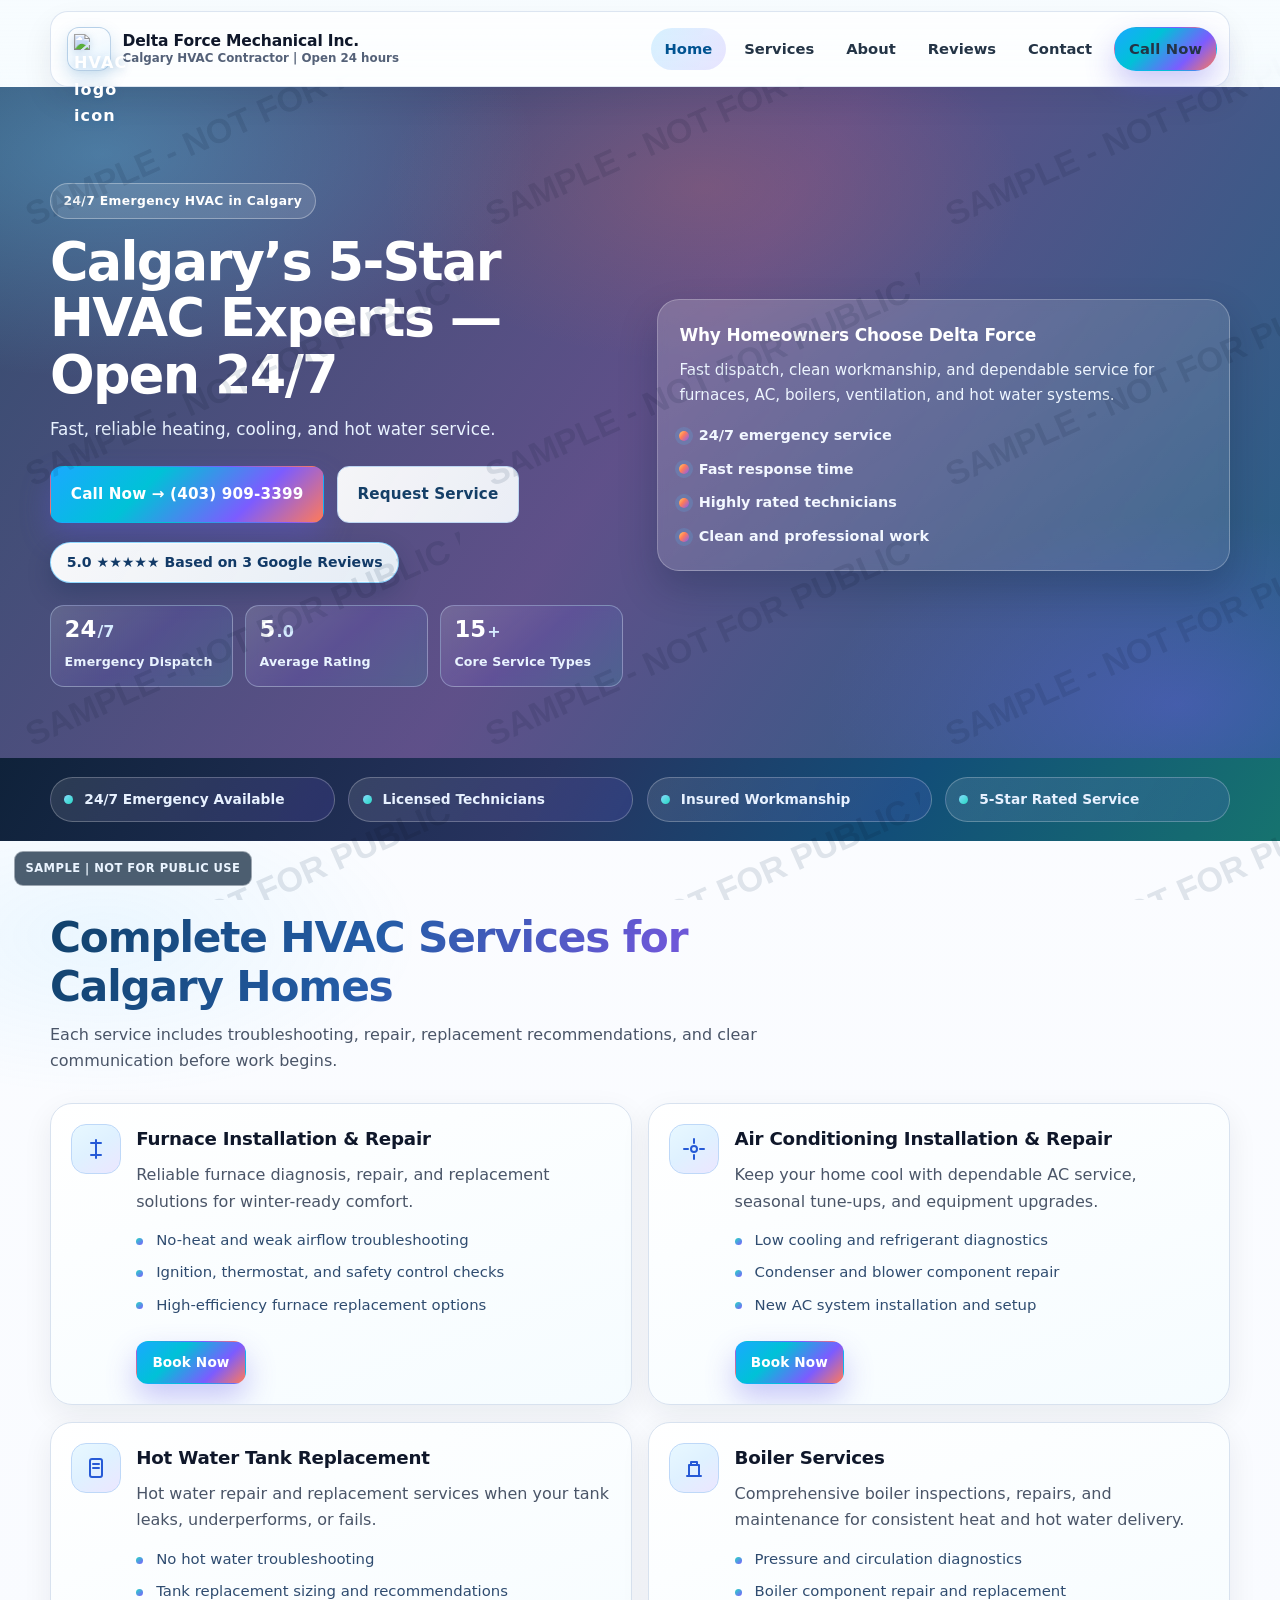
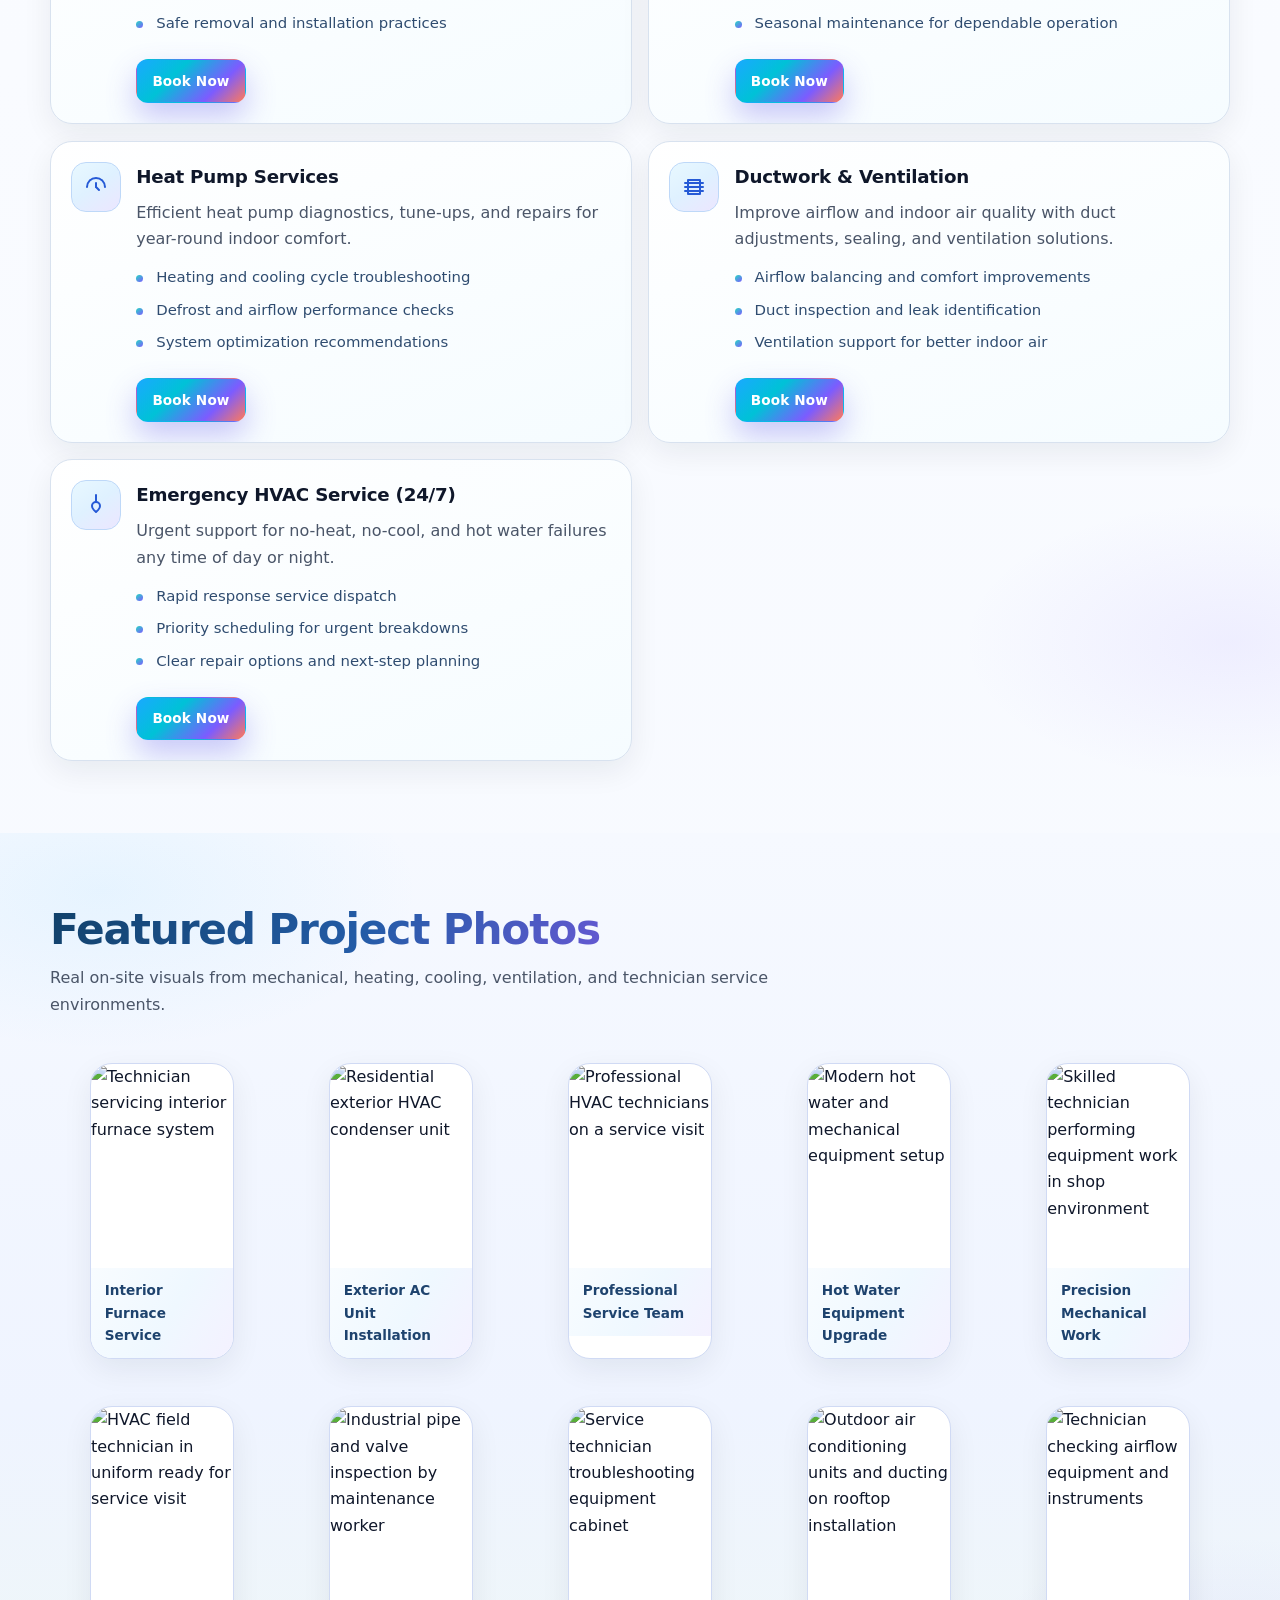
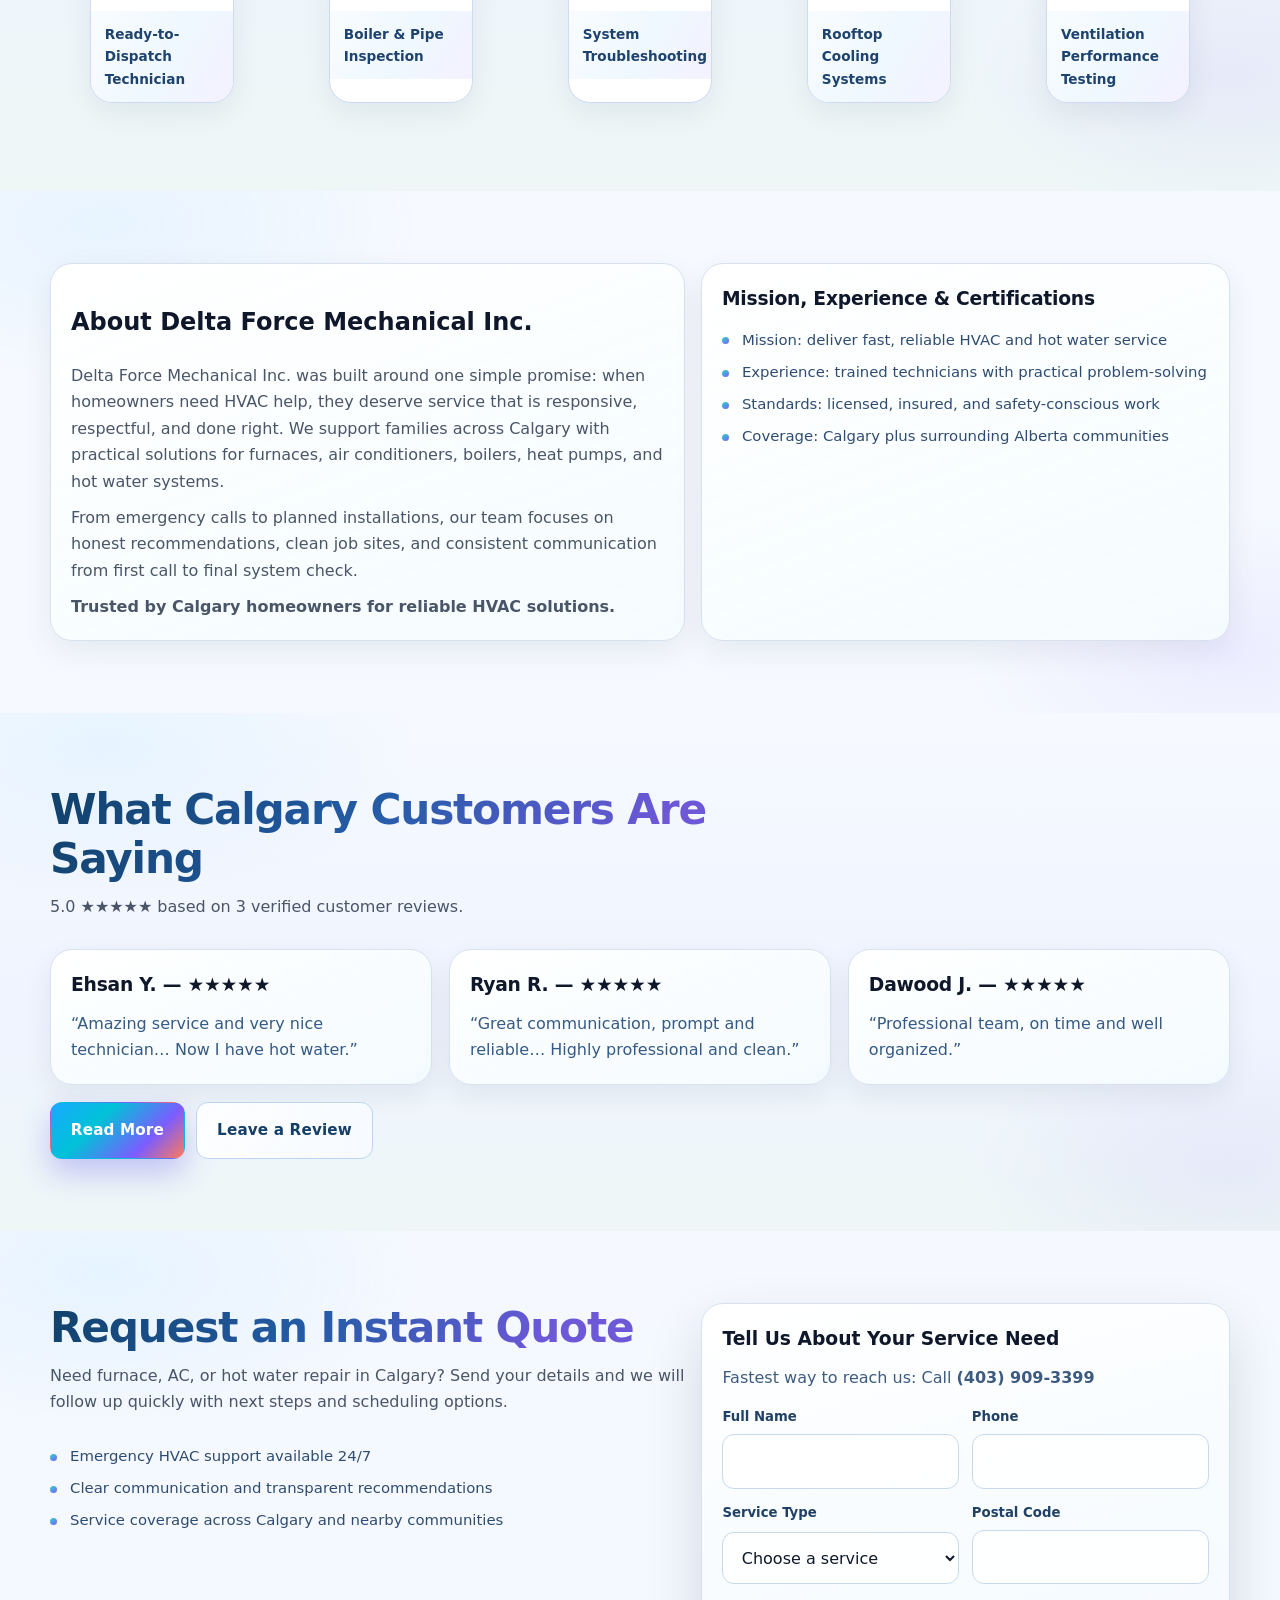
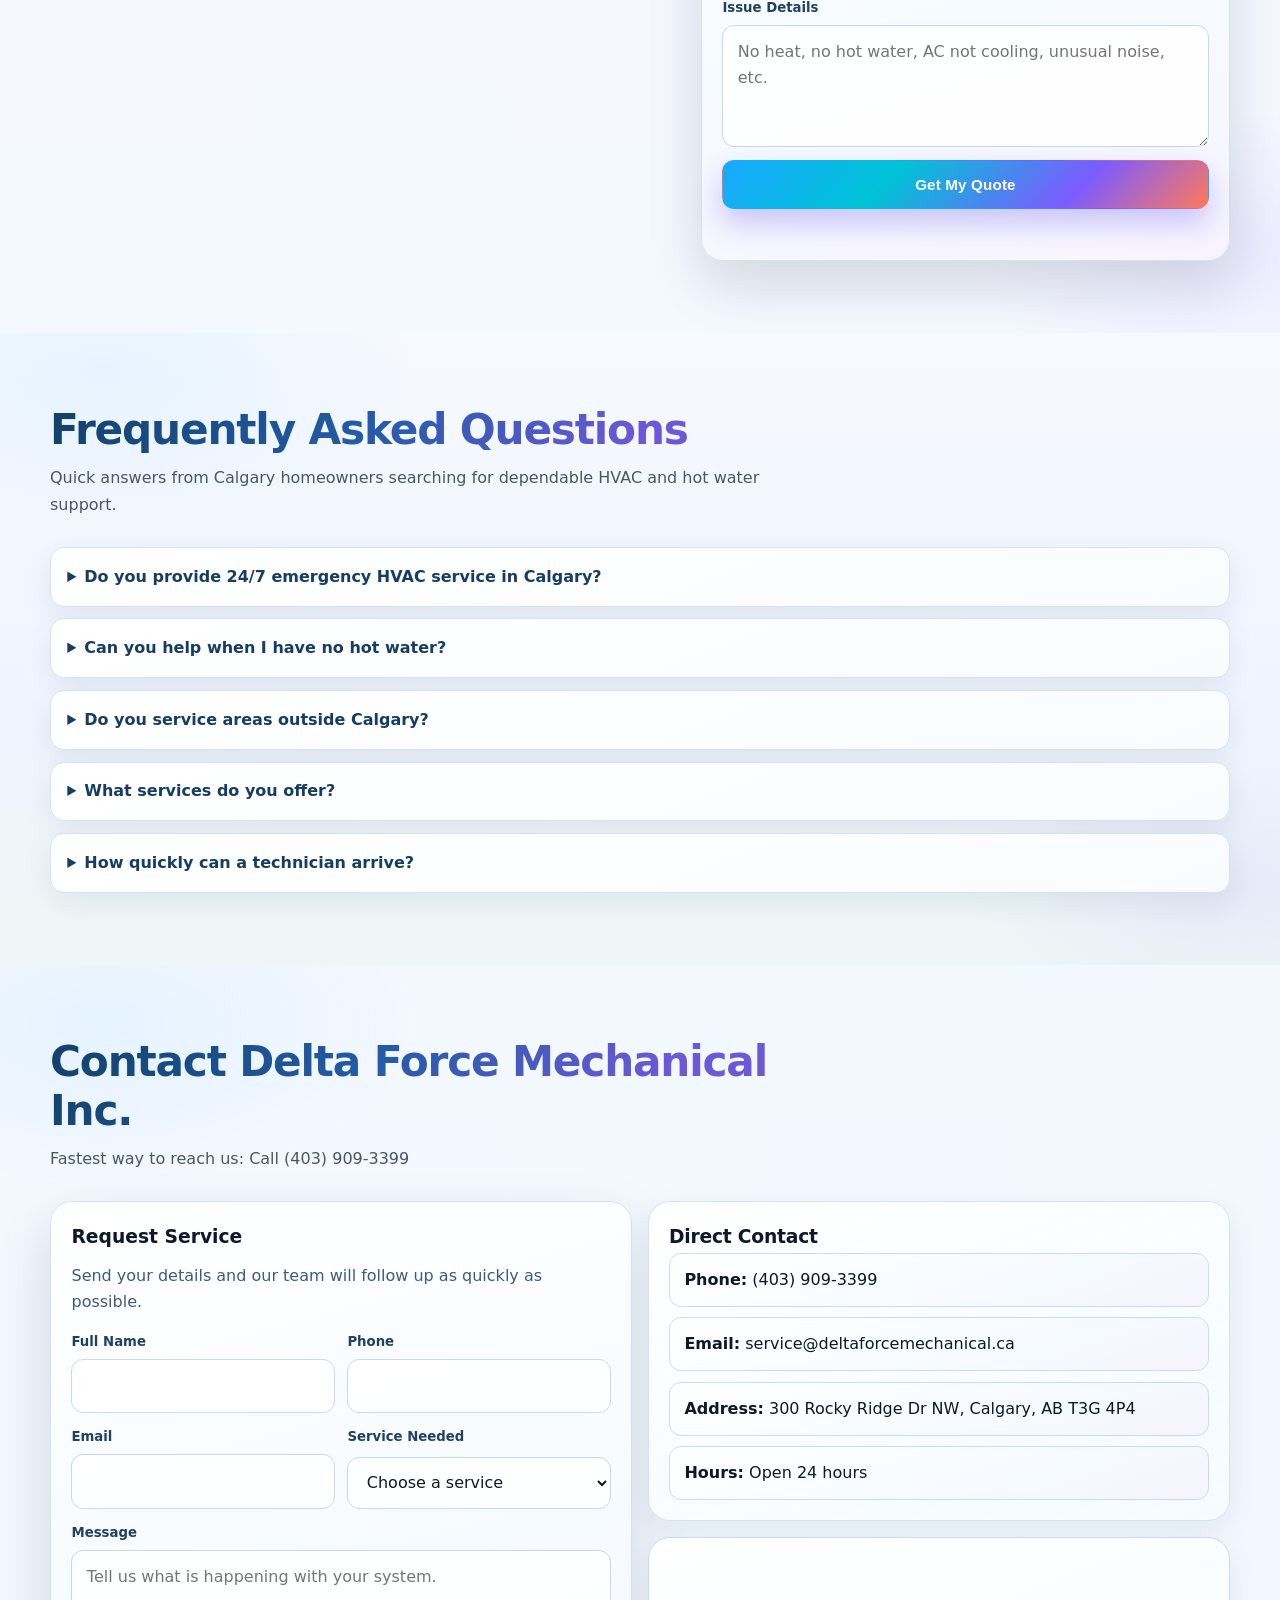
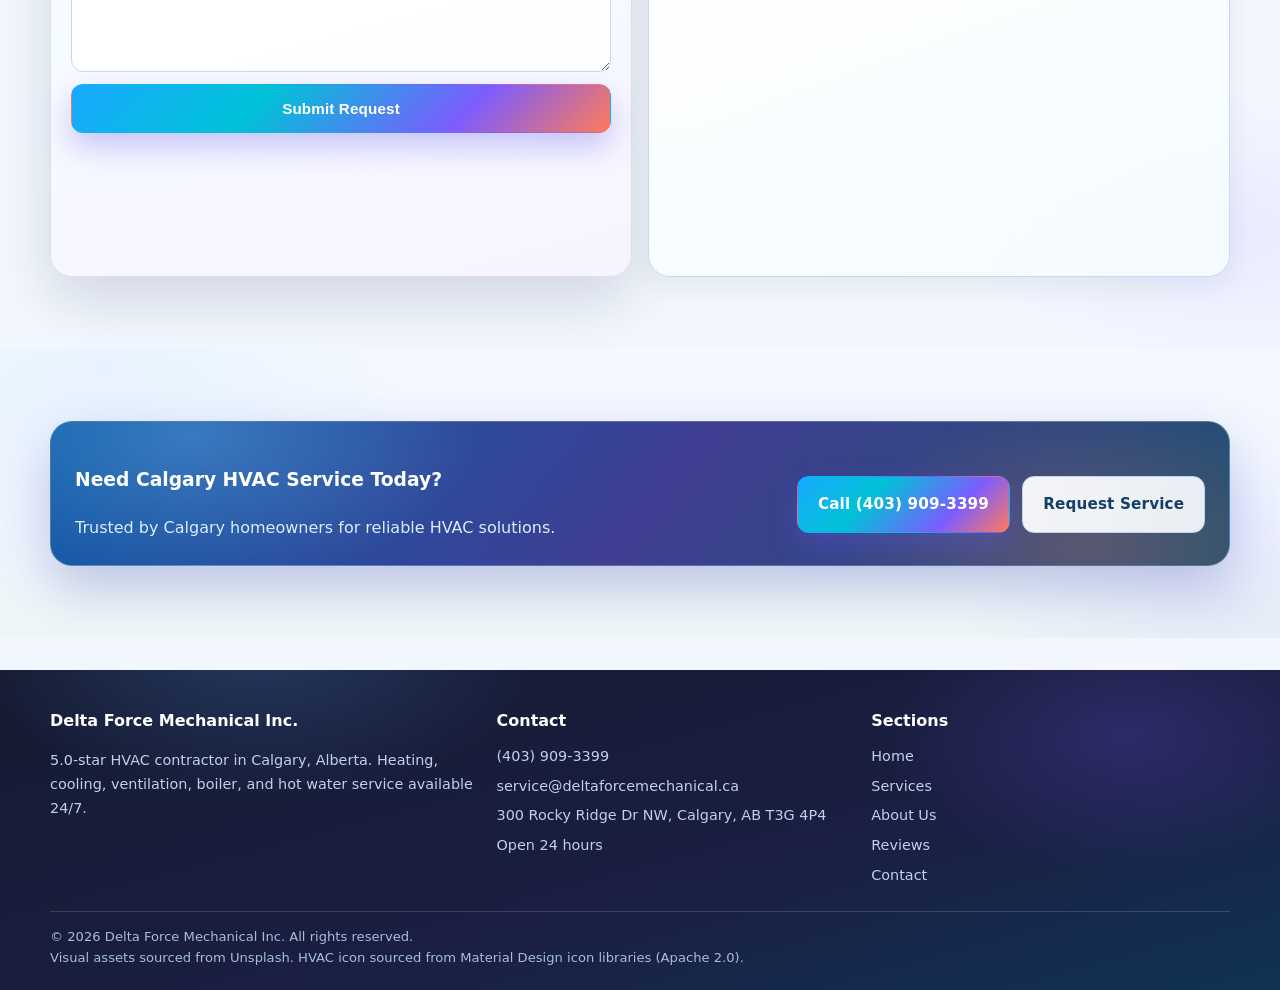
==== commit 3eb50b80: "Add files via upload" ====
--- a/index.html
+++ b/index.html
@@ -15,7 +15,7 @@
   <link rel="preconnect" href="https://fonts.googleapis.com">
   <link rel="preconnect" href="https://fonts.gstatic.com" crossorigin>
   <link href="https://fonts.googleapis.com/css2?family=Manrope:wght@400;500;600;700;800&display=swap" rel="stylesheet">
-  <link rel="stylesheet" href="assets/css/styles.css">
+  <link rel="stylesheet" href="styles.css">
   <script type="application/ld+json">
     {
       "@context": "https://schema.org",
@@ -541,7 +541,7 @@
   </footer>
 
   <a class="floating-call" href="tel:+14039093399">Call Now</a>
-  <script src="assets/js/main.js" defer></script>
+  <script src="main.js" defer></script>
 </body>
 </html>
 
--- a/styles.css
+++ b/styles.css
@@ -0,0 +1,1069 @@
+﻿:root {
+  --primary: #0070c9;
+  --primary-strong: #005391;
+  --primary-soft: #d9ecff;
+  --accent: #4fc3ff;
+  --accent-2: #26d9c3;
+  --accent-3: #7c5cff;
+  --accent-4: #ff7a59;
+  --accent-5: #ffd166;
+  --ink: #0f172a;
+  --ink-soft: #4a5568;
+  --surface: #ffffff;
+  --surface-alt: #f6f9fc;
+  --surface-glass: rgba(255, 255, 255, 0.72);
+  --line: #d8e2ef;
+  --line-strong: #c1d1e7;
+  --success: #0f9d58;
+  --shadow-sm: 0 10px 30px rgba(15, 23, 42, 0.07);
+  --shadow-md: 0 24px 56px rgba(15, 23, 42, 0.14);
+  --radius-xs: 10px;
+  --radius-sm: 14px;
+  --radius: 22px;
+  --container: 1180px;
+}
+
+* {
+  box-sizing: border-box;
+}
+
+html {
+  scroll-behavior: smooth;
+}
+
+[id] {
+  scroll-margin-top: 106px;
+}
+
+body {
+  margin: 0;
+  font-family: "Manrope", "Segoe UI Variable", "Segoe UI", system-ui, sans-serif;
+  color: var(--ink);
+  background:
+    radial-gradient(900px 500px at -12% -15%, rgba(79, 195, 255, 0.26) 0%, rgba(79, 195, 255, 0) 72%),
+    radial-gradient(760px 420px at 112% -6%, rgba(124, 92, 255, 0.2) 0%, rgba(124, 92, 255, 0) 70%),
+    radial-gradient(700px 340px at 30% 112%, rgba(255, 122, 89, 0.14) 0%, rgba(255, 122, 89, 0) 68%),
+    linear-gradient(180deg, #fcfdff 0%, #f6f9ff 45%, #f2f7ff 100%);
+  line-height: 1.65;
+}
+
+.sample-watermark {
+  position: fixed;
+  inset: 0;
+  z-index: 1195;
+  pointer-events: none;
+  opacity: 0.12;
+  background-image: url("data:image/svg+xml,%3Csvg xmlns='http://www.w3.org/2000/svg' width='460' height='260' viewBox='0 0 460 260'%3E%3Cg transform='rotate(-24 230 130)'%3E%3Ctext x='10' y='138' font-family='Arial, sans-serif' font-size='34' font-weight='700' fill='%230c2d4d'%3ESAMPLE - NOT FOR PUBLIC USE%3C/text%3E%3C/g%3E%3C/svg%3E");
+  background-repeat: repeat;
+  background-size: 460px 260px;
+  mix-blend-mode: multiply;
+}
+
+.sample-badge {
+  position: fixed;
+  left: 0.85rem;
+  bottom: 0.85rem;
+  z-index: 1290;
+  pointer-events: none;
+  padding: 0.46rem 0.68rem;
+  border-radius: 9px;
+  border: 1px solid rgba(255, 255, 255, 0.45);
+  background: rgba(12, 34, 58, 0.72);
+  color: #eaf4ff;
+  font-size: 0.72rem;
+  letter-spacing: 0.04em;
+  font-weight: 800;
+  backdrop-filter: blur(4px);
+}
+
+a {
+  color: inherit;
+  text-decoration: none;
+}
+
+img {
+  max-width: 100%;
+  display: block;
+}
+
+.container {
+  width: min(var(--container), calc(100% - 2.4rem));
+  margin-inline: auto;
+}
+
+.scroll-progress {
+  position: fixed;
+  top: 0;
+  left: 0;
+  width: 0;
+  height: 3px;
+  z-index: 1300;
+  background: linear-gradient(90deg, #70dbff 0%, var(--accent-2) 30%, var(--accent-3) 66%, var(--accent-4) 100%);
+  box-shadow: 0 0 18px rgba(124, 92, 255, 0.4);
+}
+
+.site-header {
+  position: sticky;
+  top: 0;
+  z-index: 1200;
+  padding-top: 0.7rem;
+  background: linear-gradient(180deg, rgba(247, 252, 255, 0.97), rgba(244, 251, 255, 0.74));
+  backdrop-filter: blur(10px);
+  transition: padding 0.25s ease, background 0.25s ease;
+}
+
+.site-header.scrolled {
+  padding-top: 0.35rem;
+  background: linear-gradient(180deg, rgba(246, 252, 255, 0.98), rgba(245, 250, 255, 0.88));
+}
+
+.header-inner {
+  min-height: 76px;
+  display: flex;
+  align-items: center;
+  justify-content: space-between;
+  gap: 1rem;
+  background: var(--surface-glass);
+  border: 1px solid rgba(160, 184, 215, 0.36);
+  border-radius: 18px;
+  padding: 0.6rem 0.75rem 0.6rem 1rem;
+  box-shadow: 0 14px 30px rgba(15, 23, 42, 0.08);
+}
+
+.site-header.scrolled .header-inner {
+  box-shadow: 0 18px 36px rgba(15, 23, 42, 0.12);
+}
+
+.brand {
+  display: flex;
+  align-items: center;
+  gap: 0.72rem;
+}
+
+.brand-mark {
+  width: 44px;
+  height: 44px;
+  border-radius: 12px;
+  background: linear-gradient(145deg, #2ec4ff 0%, #19a0eb 40%, #7c5cff 100%);
+  color: #fff;
+  display: grid;
+  place-items: center;
+  font-weight: 800;
+  letter-spacing: 0.07em;
+  box-shadow: 0 10px 20px rgba(44, 130, 230, 0.35);
+}
+
+.brand-mark-logo {
+  background: linear-gradient(160deg, rgba(255, 255, 255, 0.94), rgba(230, 244, 255, 0.92));
+  border: 1px solid rgba(141, 179, 214, 0.56);
+  box-shadow: 0 8px 18px rgba(0, 103, 184, 0.18);
+  padding: 6px;
+}
+
+.brand-mark-img {
+  width: 100%;
+  height: 100%;
+  object-fit: contain;
+  filter: drop-shadow(0 2px 4px rgba(0, 84, 153, 0.22));
+}
+
+.brand-text {
+  display: grid;
+  gap: 0.1rem;
+  line-height: 1.12;
+}
+
+.brand-text strong {
+  font-size: 0.97rem;
+  letter-spacing: -0.01em;
+}
+
+.brand-text small {
+  color: #546178;
+  font-size: 0.74rem;
+  font-weight: 600;
+}
+
+.nav {
+  display: flex;
+  align-items: center;
+  gap: 0.28rem;
+}
+
+.nav a {
+  padding: 0.56rem 0.86rem;
+  border-radius: 999px;
+  font-size: 0.92rem;
+  color: #243446;
+  font-weight: 700;
+  transition: all 0.2s ease;
+}
+
+.nav a:hover,
+.nav a.active {
+  color: var(--primary-strong);
+  background: linear-gradient(120deg, rgba(79, 195, 255, 0.22), rgba(124, 92, 255, 0.16));
+}
+
+.nav-call {
+  margin-left: 0.25rem;
+}
+
+.nav-toggle {
+  display: none;
+  border: 0;
+  background: #edf5ff;
+  color: #174572;
+  width: 42px;
+  height: 42px;
+  border-radius: 12px;
+  font-size: 1.2rem;
+}
+
+main {
+  overflow: hidden;
+}
+
+.btn {
+  display: inline-flex;
+  align-items: center;
+  justify-content: center;
+  gap: 0.55rem;
+  padding: 0.94rem 1.24rem;
+  border-radius: 12px;
+  border: 1px solid transparent;
+  font-weight: 700;
+  font-size: 0.95rem;
+  letter-spacing: 0.01em;
+  transition: transform 0.22s ease, box-shadow 0.22s ease, background 0.22s ease, border-color 0.22s ease;
+}
+
+.btn:hover {
+  transform: translateY(-2px);
+}
+
+.btn-primary {
+  background: linear-gradient(135deg, #1aa9ff 0%, #00c2d7 35%, #7c5cff 72%, #ff7a59 100%);
+  color: #fff;
+  box-shadow: 0 14px 30px rgba(96, 88, 234, 0.32);
+}
+
+.btn-primary:hover {
+  box-shadow: 0 18px 36px rgba(96, 88, 234, 0.42);
+}
+
+.btn-secondary {
+  background: linear-gradient(120deg, rgba(255, 255, 255, 0.94), rgba(246, 251, 255, 0.92));
+  border-color: #bdd5f2;
+  color: #153f67;
+}
+
+.btn-secondary:hover {
+  border-color: #8ec7ef;
+  box-shadow: 0 12px 24px rgba(89, 94, 230, 0.16);
+}
+
+.btn-small {
+  padding: 0.6rem 0.95rem;
+  font-size: 0.85rem;
+}
+
+.hero {
+  position: relative;
+  padding: 6rem 0 4.4rem;
+  background:
+    linear-gradient(124deg, rgba(8, 38, 78, 0.82), rgba(56, 37, 108, 0.8), rgba(0, 71, 115, 0.86)),
+    url('https://images.unsplash.com/photo-1581578731548-c64695cc6952?auto=format&fit=crop&w=2200&q=80') center calc(50% + var(--hero-shift, 0px)) / cover;
+  color: #fff;
+}
+
+.hero::before {
+  content: "";
+  position: absolute;
+  inset: 0;
+  background:
+    radial-gradient(620px 320px at 8% 10%, rgba(109, 211, 255, 0.34), rgba(109, 211, 255, 0) 70%),
+    radial-gradient(520px 280px at 92% 92%, rgba(124, 92, 255, 0.3), rgba(124, 92, 255, 0) 68%),
+    radial-gradient(460px 250px at 55% 15%, rgba(255, 122, 89, 0.18), rgba(255, 122, 89, 0) 70%);
+  pointer-events: none;
+}
+
+.hero-grid {
+  position: relative;
+  z-index: 1;
+  display: grid;
+  gap: 2.1rem;
+  align-items: center;
+}
+
+.hero .eyebrow {
+  display: inline-flex;
+  align-items: center;
+  gap: 0.5rem;
+  padding: 0.42rem 0.78rem;
+  border-radius: 999px;
+  border: 1px solid rgba(255, 255, 255, 0.32);
+  background: rgba(255, 255, 255, 0.12);
+  font-size: 0.77rem;
+  font-weight: 700;
+  letter-spacing: 0.03em;
+}
+
+.hero h1 {
+  margin: 0.92rem 0 0.78rem;
+  font-size: clamp(2rem, 4.1vw, 3.5rem);
+  line-height: 1.08;
+  letter-spacing: -0.032em;
+  max-width: 15ch;
+}
+
+.hero p {
+  margin: 0;
+  color: #e8f2ff;
+  font-size: 1.05rem;
+  max-width: 60ch;
+}
+
+.hero-actions {
+  margin-top: 1.4rem;
+  display: flex;
+  flex-wrap: wrap;
+  gap: 0.78rem;
+}
+
+.rating-badge {
+  margin-top: 1.15rem;
+  display: inline-flex;
+  align-items: center;
+  gap: 0.45rem;
+  background: linear-gradient(120deg, rgba(255, 255, 255, 0.96), rgba(241, 250, 255, 0.92));
+  color: #123a67;
+  border: 1px solid rgba(133, 212, 255, 0.9);
+  border-radius: 999px;
+  padding: 0.5rem 0.98rem;
+  font-size: 0.88rem;
+  font-weight: 800;
+  box-shadow: 0 10px 24px rgba(4, 35, 68, 0.24), inset 0 0 0 1px rgba(255, 255, 255, 0.45);
+}
+
+.hero-metrics {
+  margin-top: 1.35rem;
+  display: grid;
+  grid-template-columns: repeat(3, minmax(0, 1fr));
+  gap: 0.72rem;
+}
+
+.metric-card {
+  position: relative;
+  overflow: hidden;
+  border: 1px solid rgba(210, 232, 255, 0.34);
+  border-radius: 14px;
+  background: linear-gradient(140deg, rgba(255, 255, 255, 0.14), rgba(124, 92, 255, 0.12), rgba(38, 217, 195, 0.12));
+  backdrop-filter: blur(6px);
+  padding: 0.8rem 0.85rem;
+}
+
+.metric-card::before {
+  content: "";
+  position: absolute;
+  inset: 0;
+  opacity: 0;
+  background: radial-gradient(220px circle at var(--mx, 50%) var(--my, 50%), rgba(255, 122, 89, 0.22), rgba(255, 122, 89, 0));
+  transition: opacity 0.24s ease;
+}
+
+.metric-card:hover::before {
+  opacity: 1;
+}
+
+.metric-value {
+  font-size: 1.42rem;
+  font-weight: 800;
+  line-height: 1;
+}
+
+.metric-suffix {
+  font-size: 1rem;
+  margin-left: 0.08rem;
+  font-weight: 700;
+  color: #d6ebff;
+}
+
+.metric-card p {
+  margin: 0.42rem 0 0;
+  color: #e9f3ff;
+  font-size: 0.79rem;
+  font-weight: 700;
+  letter-spacing: 0.01em;
+}
+
+.hero-card {
+  background: linear-gradient(150deg, rgba(255, 255, 255, 0.18), rgba(255, 255, 255, 0.08));
+  border: 1px solid rgba(255, 255, 255, 0.25);
+  border-radius: var(--radius);
+  padding: 1.35rem;
+  backdrop-filter: blur(5px);
+  box-shadow: 0 18px 38px rgba(0, 22, 46, 0.22);
+}
+
+.hero-card h3 {
+  margin: 0;
+  font-size: 1.06rem;
+  letter-spacing: -0.01em;
+}
+
+.hero-card p {
+  margin-top: 0.5rem;
+  color: #edf5ff;
+  font-size: 0.95rem;
+}
+
+.quick-points {
+  display: grid;
+  gap: 0.62rem;
+  margin-top: 1rem;
+}
+
+.quick-point {
+  display: flex;
+  align-items: center;
+  gap: 0.58rem;
+  color: #f2f7ff;
+  font-size: 0.9rem;
+  font-weight: 600;
+}
+
+.quick-point .dot {
+  width: 10px;
+  height: 10px;
+  border-radius: 50%;
+  background: linear-gradient(130deg, var(--accent-5) 0%, var(--accent-4) 42%, var(--accent-3) 100%);
+  box-shadow: 0 0 0 4px rgba(84, 193, 255, 0.17);
+}
+
+.trust-bar {
+  padding: 1.2rem 0;
+  background: linear-gradient(120deg, #0f223a 0%, #27335f 42%, #124e78 70%, #16736f 100%);
+}
+
+.trust-grid {
+  display: grid;
+  gap: 0.82rem;
+  grid-template-columns: repeat(4, minmax(0, 1fr));
+}
+
+.trust-pill {
+  display: flex;
+  align-items: center;
+  gap: 0.68rem;
+  border: 1px solid rgba(255, 255, 255, 0.24);
+  background: linear-gradient(120deg, rgba(255, 255, 255, 0.11), rgba(124, 92, 255, 0.14));
+  color: #e7f1ff;
+  border-radius: 999px;
+  padding: 0.64rem 0.84rem;
+  font-size: 0.86rem;
+  font-weight: 700;
+}
+
+.trust-pill span {
+  width: 9px;
+  height: 9px;
+  border-radius: 50%;
+  background: linear-gradient(140deg, #88dbff 0%, var(--accent-2) 100%);
+}
+
+.section {
+  position: relative;
+  padding: 4.5rem 0;
+}
+
+.section::before {
+  content: "";
+  position: absolute;
+  inset: 0;
+  pointer-events: none;
+  background:
+    radial-gradient(440px 220px at 8% 6%, rgba(79, 195, 255, 0.09), rgba(79, 195, 255, 0) 72%),
+    radial-gradient(380px 200px at 96% 88%, rgba(124, 92, 255, 0.08), rgba(124, 92, 255, 0) 70%);
+}
+
+.section-alt {
+  background: linear-gradient(180deg, #f6f9ff 0%, #eff4ff 60%, #eef7f6 100%);
+}
+
+.section-heading {
+  max-width: 760px;
+  margin-bottom: 1.8rem;
+}
+
+.section-heading h2 {
+  margin: 0;
+  font-size: clamp(1.75rem, 3.3vw, 2.7rem);
+  letter-spacing: -0.028em;
+  line-height: 1.16;
+  color: #12263d;
+  background: linear-gradient(120deg, #11416a 0%, #245ca7 42%, #6d58d8 78%);
+  -webkit-background-clip: text;
+  background-clip: text;
+  -webkit-text-fill-color: transparent;
+}
+
+.section-heading p {
+  margin: 0.68rem 0 0;
+  color: var(--ink-soft);
+  font-size: 1rem;
+}
+
+.grid {
+  display: grid;
+  gap: 1.05rem;
+}
+
+.cols-2 {
+  grid-template-columns: repeat(2, minmax(0, 1fr));
+}
+
+.cols-3 {
+  grid-template-columns: repeat(3, minmax(0, 1fr));
+}
+
+.cols-4 {
+  grid-template-columns: repeat(4, minmax(0, 1fr));
+}
+
+.card {
+  position: relative;
+  isolation: isolate;
+  overflow: hidden;
+  background: linear-gradient(160deg, rgba(255, 255, 255, 0.98), rgba(245, 252, 255, 0.9));
+  border: 1px solid var(--line);
+  border-radius: var(--radius);
+  padding: 1.25rem;
+  box-shadow: var(--shadow-sm);
+  transition: transform 0.22s ease, box-shadow 0.22s ease, border-color 0.22s ease;
+}
+
+.card::before {
+  content: "";
+  position: absolute;
+  inset: 0;
+  z-index: -1;
+  opacity: 0;
+  background: radial-gradient(280px circle at var(--mx, 50%) var(--my, 50%), rgba(124, 92, 255, 0.18), rgba(124, 92, 255, 0));
+  transition: opacity 0.28s ease;
+}
+
+.card:hover {
+  transform: translateY(-4px);
+  border-color: #b8cff8;
+  box-shadow: 0 18px 38px rgba(64, 81, 181, 0.14);
+}
+
+.card:hover::before {
+  opacity: 1;
+}
+
+.card h3,
+.card h4 {
+  margin: 0;
+  letter-spacing: -0.012em;
+}
+
+.card p {
+  margin: 0.62rem 0 0;
+  color: var(--ink-soft);
+}
+
+.icon-circle {
+  width: 50px;
+  height: 50px;
+  border-radius: 15px;
+  background: linear-gradient(145deg, #e8f8ff 0%, #dff1ff 48%, #ece6ff 100%);
+  border: 1px solid #bed8f8;
+  display: grid;
+  place-items: center;
+  margin-bottom: 0.82rem;
+}
+
+.icon-circle svg {
+  width: 24px;
+  height: 24px;
+  stroke: #265ad6;
+}
+
+.photo-grid {
+  display: grid;
+  grid-template-columns: repeat(4, minmax(0, 1fr));
+  gap: 0.95rem;
+}
+
+.photo-grid-extended {
+  grid-template-columns: repeat(5, minmax(0, 1fr));
+}
+
+.photo-card {
+  border-radius: var(--radius);
+  overflow: hidden;
+  border: 1px solid #d0daf4;
+  background: #fff;
+  box-shadow: var(--shadow-sm);
+  transition: transform 0.22s ease, box-shadow 0.22s ease;
+}
+
+.photo-card:hover {
+  transform: translateY(-3px);
+  box-shadow: 0 18px 40px rgba(69, 85, 190, 0.18);
+}
+
+.photo-card img {
+  width: 100%;
+  height: 204px;
+  object-fit: cover;
+}
+
+.photo-card figcaption {
+  padding: 0.72rem 0.86rem;
+  font-size: 0.85rem;
+  font-weight: 700;
+  color: #1e436e;
+  background: linear-gradient(120deg, #f8fcff 0%, #eff8ff 55%, #f4f1ff 100%);
+}
+
+.list-clean {
+  list-style: none;
+  padding: 0;
+  margin: 0.82rem 0 0;
+}
+
+.list-clean li {
+  position: relative;
+  padding-left: 1.25rem;
+  margin-bottom: 0.48rem;
+  color: #2f4c70;
+  font-size: 0.93rem;
+}
+
+.list-clean li::before {
+  content: "";
+  position: absolute;
+  left: 0;
+  top: 0.62rem;
+  width: 7px;
+  height: 7px;
+  border-radius: 50%;
+  background: linear-gradient(140deg, var(--accent-2) 0%, var(--accent-3) 100%);
+}
+
+.service-detail {
+  display: grid;
+  grid-template-columns: auto 1fr;
+  gap: 0.95rem;
+  align-items: start;
+}
+
+.service-detail .content h3 {
+  margin: 0;
+  font-size: 1.14rem;
+}
+
+.service-detail .content p {
+  margin-top: 0.48rem;
+}
+
+.service-detail .content .btn {
+  margin-top: 1rem;
+}
+
+.split {
+  display: grid;
+  gap: 1rem;
+  grid-template-columns: 1.2fr 1fr;
+}
+
+.quote-panel {
+  background: linear-gradient(165deg, #ffffff 0%, #f6fbff 55%, #f8f4ff 100%);
+  border: 1px solid var(--line);
+  border-radius: var(--radius);
+  padding: 1.28rem;
+  box-shadow: var(--shadow-md);
+}
+
+.quote-panel h3 {
+  margin: 0;
+}
+
+.quote-panel p {
+  margin: 0.6rem 0 0.95rem;
+  color: #3d5b80;
+}
+
+.form-grid {
+  display: grid;
+  gap: 0.8rem;
+  grid-template-columns: repeat(2, minmax(0, 1fr));
+}
+
+.field {
+  display: grid;
+  gap: 0.38rem;
+}
+
+.field.full {
+  grid-column: 1 / -1;
+}
+
+label {
+  font-size: 0.83rem;
+  font-weight: 800;
+  color: #204165;
+}
+
+input,
+select,
+textarea {
+  width: 100%;
+  padding: 0.82rem 0.9rem;
+  border: 1px solid #c8d9ee;
+  border-radius: 12px;
+  background: rgba(255, 255, 255, 0.92);
+  color: var(--ink);
+  font: inherit;
+  transition: border-color 0.2s ease, box-shadow 0.2s ease, background 0.2s ease;
+}
+
+textarea {
+  min-height: 122px;
+  resize: vertical;
+}
+
+input:focus,
+select:focus,
+textarea:focus {
+  outline: 0;
+  border-color: #7ab8ef;
+  box-shadow: 0 0 0 4px rgba(22, 137, 227, 0.15);
+  background: #fff;
+}
+
+.form-response {
+  margin-top: 0.75rem;
+  min-height: 1.2rem;
+  color: var(--success);
+  font-size: 0.9rem;
+  font-weight: 700;
+}
+
+.faq {
+  display: grid;
+  gap: 0.74rem;
+}
+
+.faq details {
+  border-radius: 14px;
+  border: 1px solid #d5e3f5;
+  background: linear-gradient(160deg, #ffffff, #f9fcff);
+  padding: 0.98rem 1.02rem;
+  box-shadow: var(--shadow-sm);
+  transition: border-color 0.2s ease;
+}
+
+.faq details[open] {
+  border-color: #a9c8ea;
+}
+
+.faq summary {
+  cursor: pointer;
+  font-weight: 800;
+  color: #163d66;
+}
+
+.faq p {
+  margin: 0.72rem 0 0;
+  color: #3d5f85;
+}
+
+.testimonial blockquote {
+  margin: 0.6rem 0 0;
+  color: #355a84;
+}
+
+.review-actions {
+  margin-top: 1.06rem;
+  display: flex;
+  flex-wrap: wrap;
+  gap: 0.72rem;
+}
+
+.contact-grid {
+  display: grid;
+  gap: 1rem;
+  grid-template-columns: 1fr 1fr;
+}
+
+.contact-list {
+  list-style: none;
+  padding: 0;
+  margin: 0;
+  display: grid;
+  gap: 0.66rem;
+}
+
+.contact-list li {
+  padding: 0.8rem 0.9rem;
+  border: 1px solid #cadbf5;
+  border-radius: 12px;
+  background: linear-gradient(160deg, #fff, #f5faff 70%, #f6f3ff 100%);
+}
+
+.map-wrap {
+  min-height: 340px;
+  border-radius: var(--radius);
+  overflow: hidden;
+  border: 1px solid #c8daf6;
+}
+
+.map-wrap iframe {
+  width: 100%;
+  height: 100%;
+  border: 0;
+}
+
+.cta-banner {
+  background:
+    radial-gradient(430px 220px at 12% 10%, rgba(126, 206, 255, 0.3), rgba(126, 206, 255, 0) 68%),
+    radial-gradient(360px 200px at 88% 88%, rgba(255, 122, 89, 0.24), rgba(255, 122, 89, 0) 70%),
+    linear-gradient(130deg, #0f5ca8 0%, #3f3e92 52%, #20516f 100%);
+  color: #fff;
+  border-radius: var(--radius);
+  border: 1px solid rgba(184, 217, 255, 0.28);
+  padding: 1.5rem;
+  display: flex;
+  flex-wrap: wrap;
+  align-items: center;
+  justify-content: space-between;
+  gap: 1rem;
+  box-shadow: 0 22px 52px rgba(58, 72, 167, 0.28);
+}
+
+.cta-banner p {
+  margin: 0.45rem 0 0;
+  color: #dcecff;
+}
+
+.site-footer {
+  margin-top: 2rem;
+  padding: 2.4rem 0 1.3rem;
+  color: #dce7f5;
+  background:
+    radial-gradient(420px 230px at 20% -10%, rgba(90, 168, 255, 0.22), rgba(90, 168, 255, 0) 70%),
+    radial-gradient(340px 190px at 88% 20%, rgba(124, 92, 255, 0.2), rgba(124, 92, 255, 0) 72%),
+    linear-gradient(165deg, #151a30 0%, #1a1f44 62%, #103353 100%);
+}
+
+.footer-grid {
+  display: grid;
+  gap: 1rem;
+  grid-template-columns: 1.2fr 1fr 1fr;
+}
+
+.site-footer h4 {
+  margin: 0;
+  font-size: 1rem;
+  color: #fff;
+}
+
+.site-footer p,
+.site-footer li,
+.site-footer a {
+  color: #bfd1ea;
+  font-size: 0.9rem;
+}
+
+.site-footer ul {
+  list-style: none;
+  margin: 0.64rem 0 0;
+  padding: 0;
+  display: grid;
+  gap: 0.37rem;
+}
+
+.footer-bottom {
+  margin-top: 1.45rem;
+  padding-top: 0.88rem;
+  border-top: 1px solid rgba(255, 255, 255, 0.14);
+  color: #a7bdda;
+  font-size: 0.82rem;
+}
+
+.floating-call {
+  position: fixed;
+  right: 1rem;
+  bottom: 1rem;
+  z-index: 1220;
+  display: none;
+  align-items: center;
+  gap: 0.4rem;
+  padding: 0.88rem 1.02rem;
+  border-radius: 999px;
+  background: linear-gradient(135deg, #14b6ff 0%, #7c5cff 56%, #ff7a59 100%);
+  color: #fff;
+  font-weight: 800;
+  box-shadow: 0 14px 32px rgba(82, 79, 206, 0.42);
+}
+
+.reveal {
+  opacity: 0;
+  transform: translateY(14px);
+  transition: opacity 0.58s ease, transform 0.58s ease;
+}
+
+.reveal.visible {
+  opacity: 1;
+  transform: translateY(0);
+}
+
+@media (max-width: 1040px) {
+  .hero-metrics {
+    grid-template-columns: repeat(2, minmax(0, 1fr));
+  }
+
+  .photo-grid,
+  .photo-grid-extended {
+    grid-template-columns: repeat(2, minmax(0, 1fr));
+  }
+
+  .cols-4 {
+    grid-template-columns: repeat(2, minmax(0, 1fr));
+  }
+}
+
+@media (max-width: 960px) {
+  .site-header {
+    padding-top: 0.5rem;
+  }
+
+  .header-inner {
+    min-height: 70px;
+  }
+
+  .nav-toggle {
+    display: inline-grid;
+    place-items: center;
+  }
+
+  .nav {
+    position: absolute;
+    left: 1rem;
+    right: 1rem;
+    top: 82px;
+    display: none;
+    flex-direction: column;
+    align-items: stretch;
+    background: rgba(255, 255, 255, 0.98);
+    border: 1px solid #d4e2f2;
+    border-radius: 15px;
+    padding: 0.68rem;
+    box-shadow: 0 24px 50px rgba(15, 23, 42, 0.18);
+  }
+
+  .nav.open {
+    display: flex;
+  }
+
+  .nav a {
+    padding: 0.74rem 0.84rem;
+    border-radius: 10px;
+  }
+
+  .nav-call {
+    margin-left: 0;
+    margin-top: 0.2rem;
+    text-align: center;
+  }
+
+  .hero {
+    padding: 5.2rem 0 3.8rem;
+  }
+
+  .trust-grid {
+    grid-template-columns: repeat(2, minmax(0, 1fr));
+  }
+
+  .split,
+  .contact-grid,
+  .footer-grid {
+    grid-template-columns: 1fr;
+  }
+
+  .floating-call {
+    display: inline-flex;
+  }
+}
+
+@media (max-width: 720px) {
+  .container {
+    width: min(var(--container), calc(100% - 1.4rem));
+  }
+
+  .brand-text small {
+    display: none;
+  }
+
+  .hero h1 {
+    max-width: 18ch;
+  }
+
+  .hero-actions {
+    flex-direction: column;
+    align-items: stretch;
+  }
+
+  .btn {
+    width: 100%;
+  }
+
+  .hero-metrics,
+  .form-grid,
+  .cols-2,
+  .cols-3,
+  .cols-4,
+  .photo-grid,
+  .photo-grid-extended,
+  .trust-grid {
+    grid-template-columns: 1fr;
+  }
+
+  .metric-card {
+    padding: 0.9rem;
+  }
+
+  .section {
+    padding: 3.7rem 0;
+  }
+
+  .sample-watermark {
+    opacity: 0.1;
+    background-size: 380px 220px;
+  }
+
+  .sample-badge {
+    left: 0.7rem;
+    bottom: 5.1rem;
+    font-size: 0.66rem;
+    padding: 0.4rem 0.58rem;
+  }
+}
+
+@media (prefers-reduced-motion: reduce) {
+  html {
+    scroll-behavior: auto;
+  }
+
+  .reveal,
+  .btn,
+  .card,
+  .photo-card,
+  .scroll-progress {
+    transition: none !important;
+  }
+}
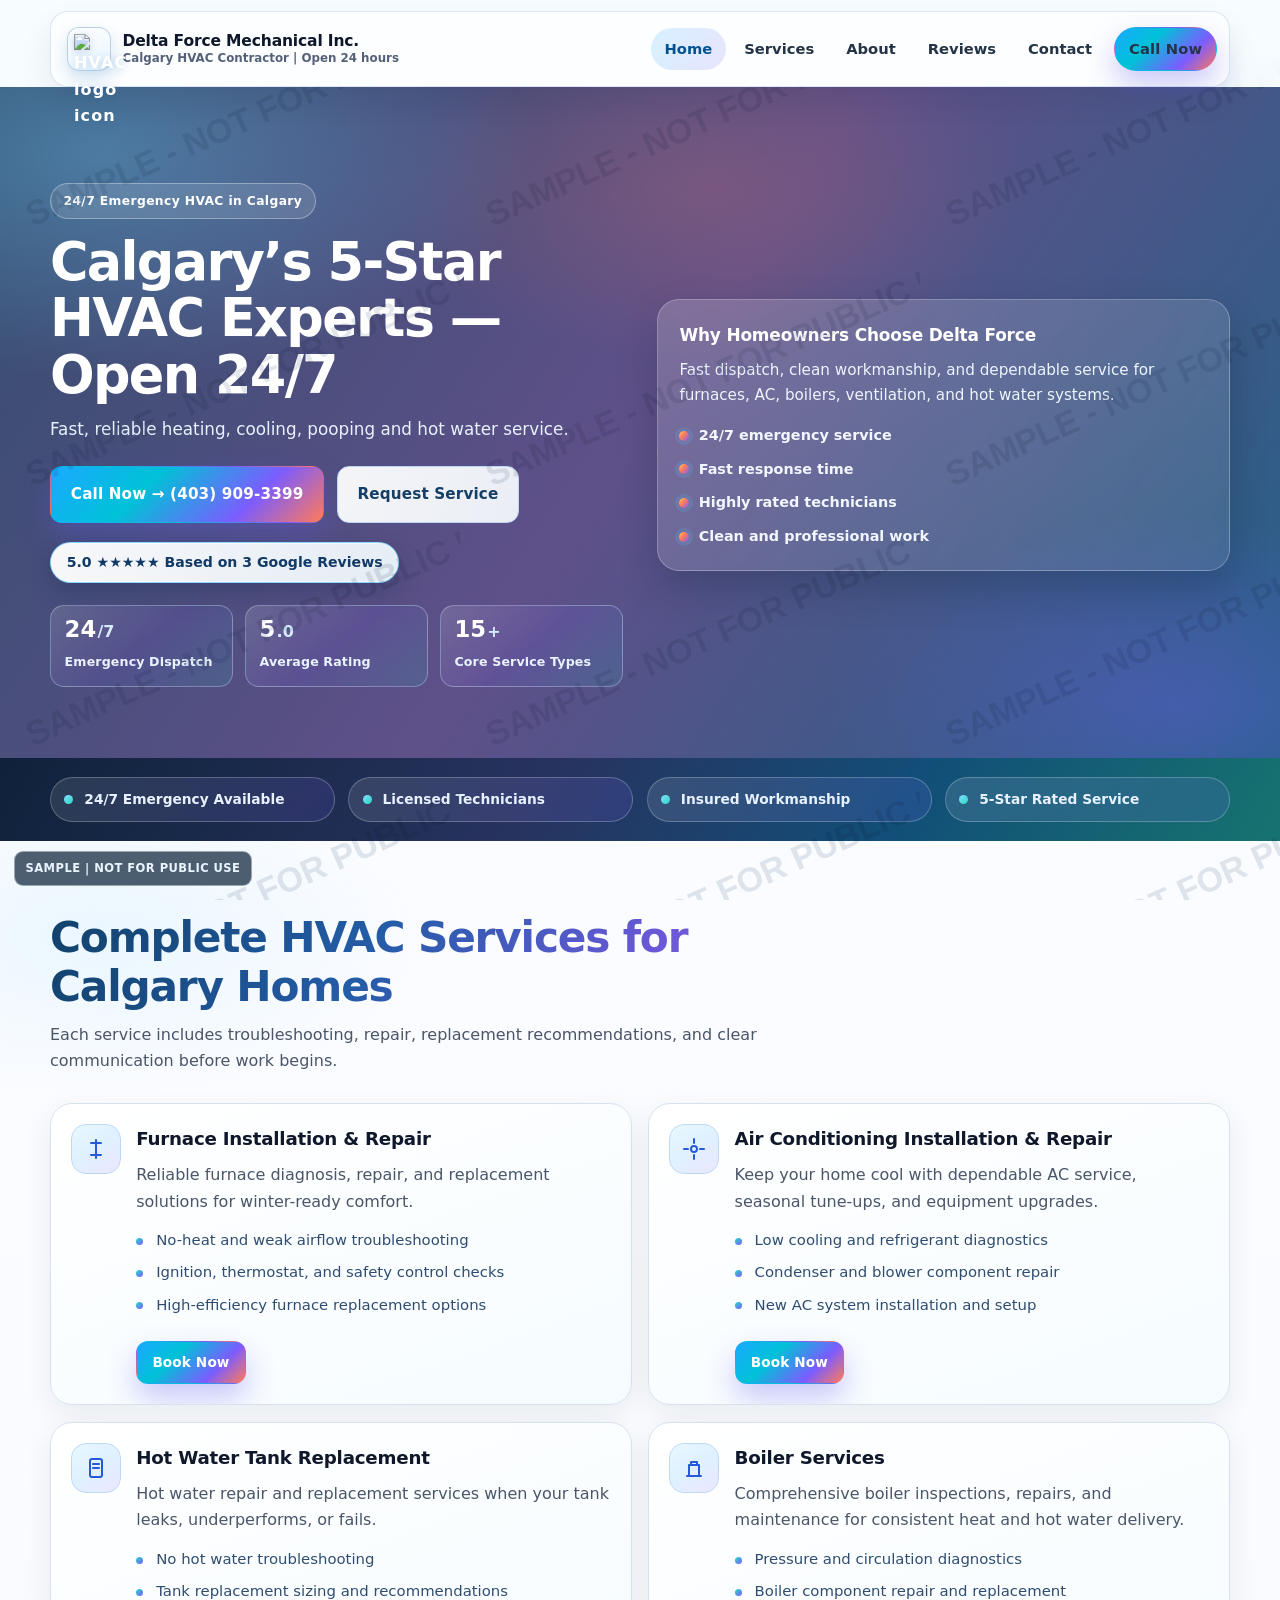
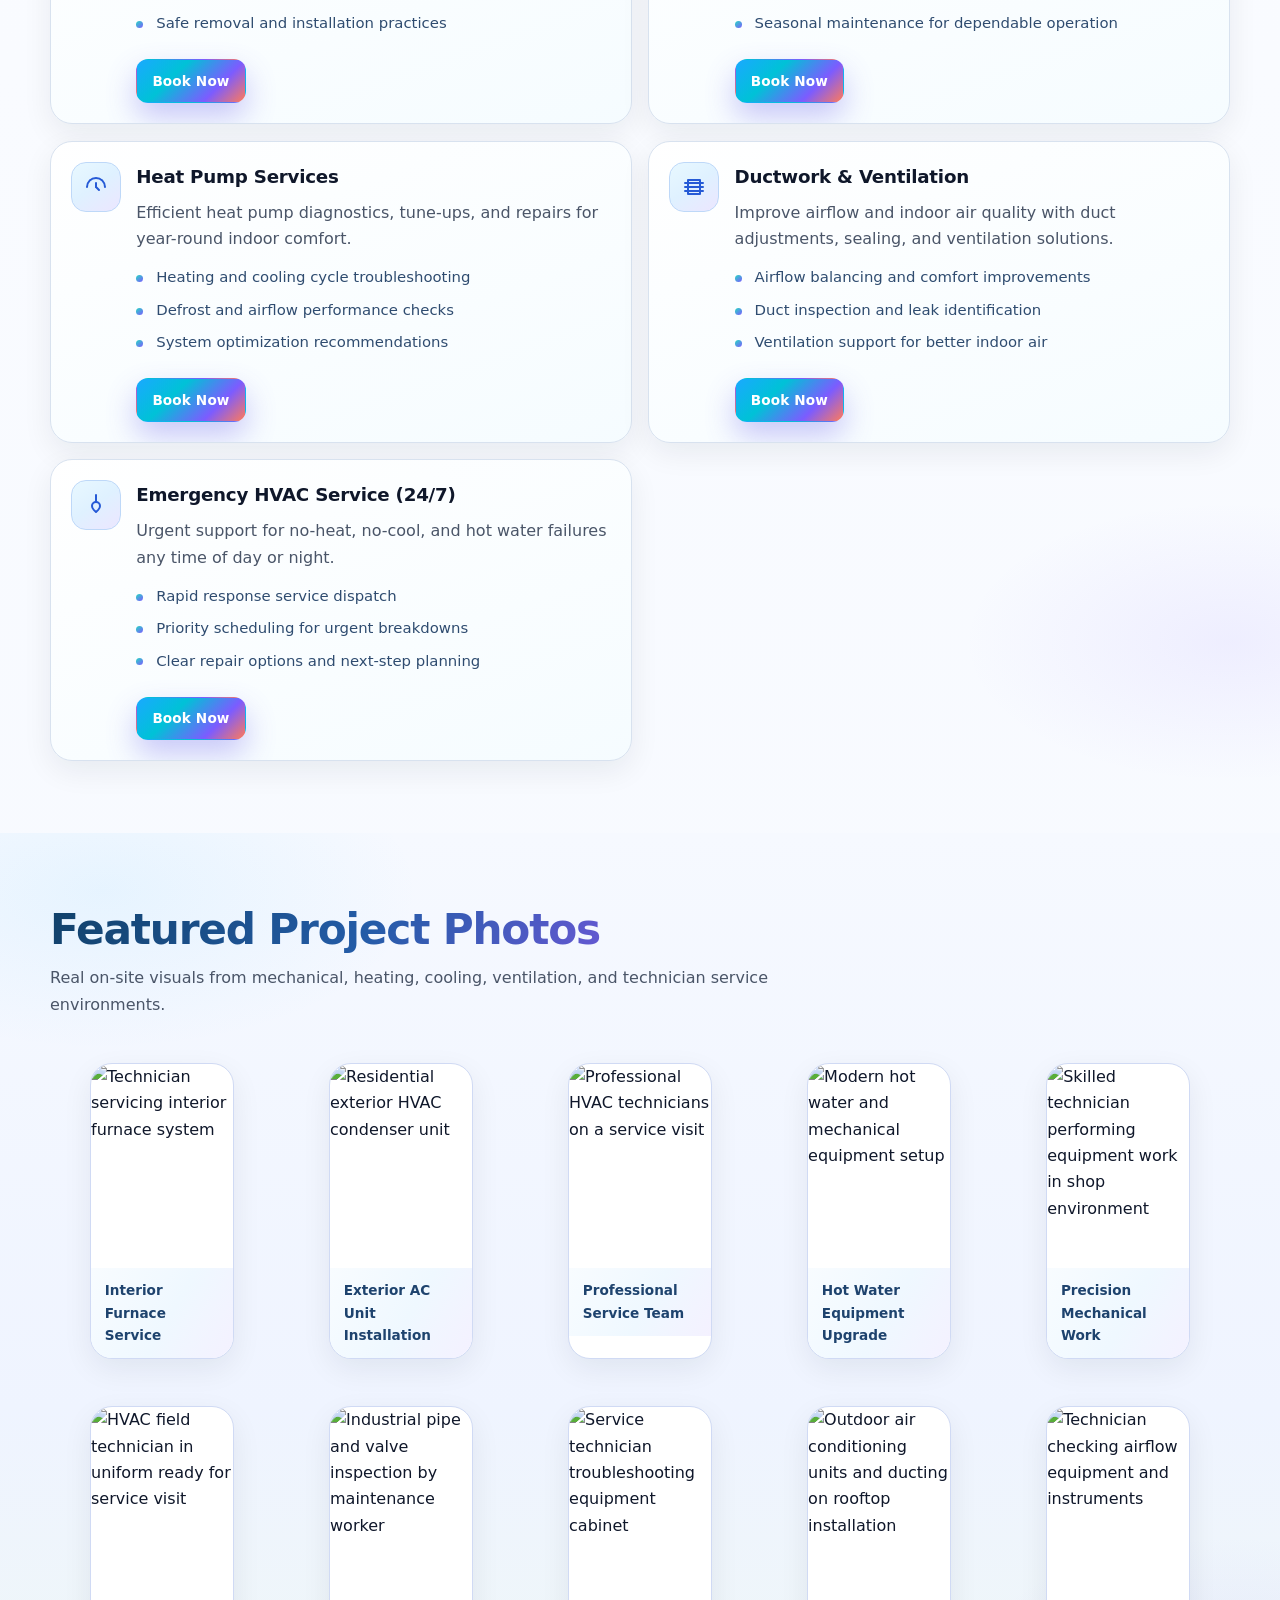
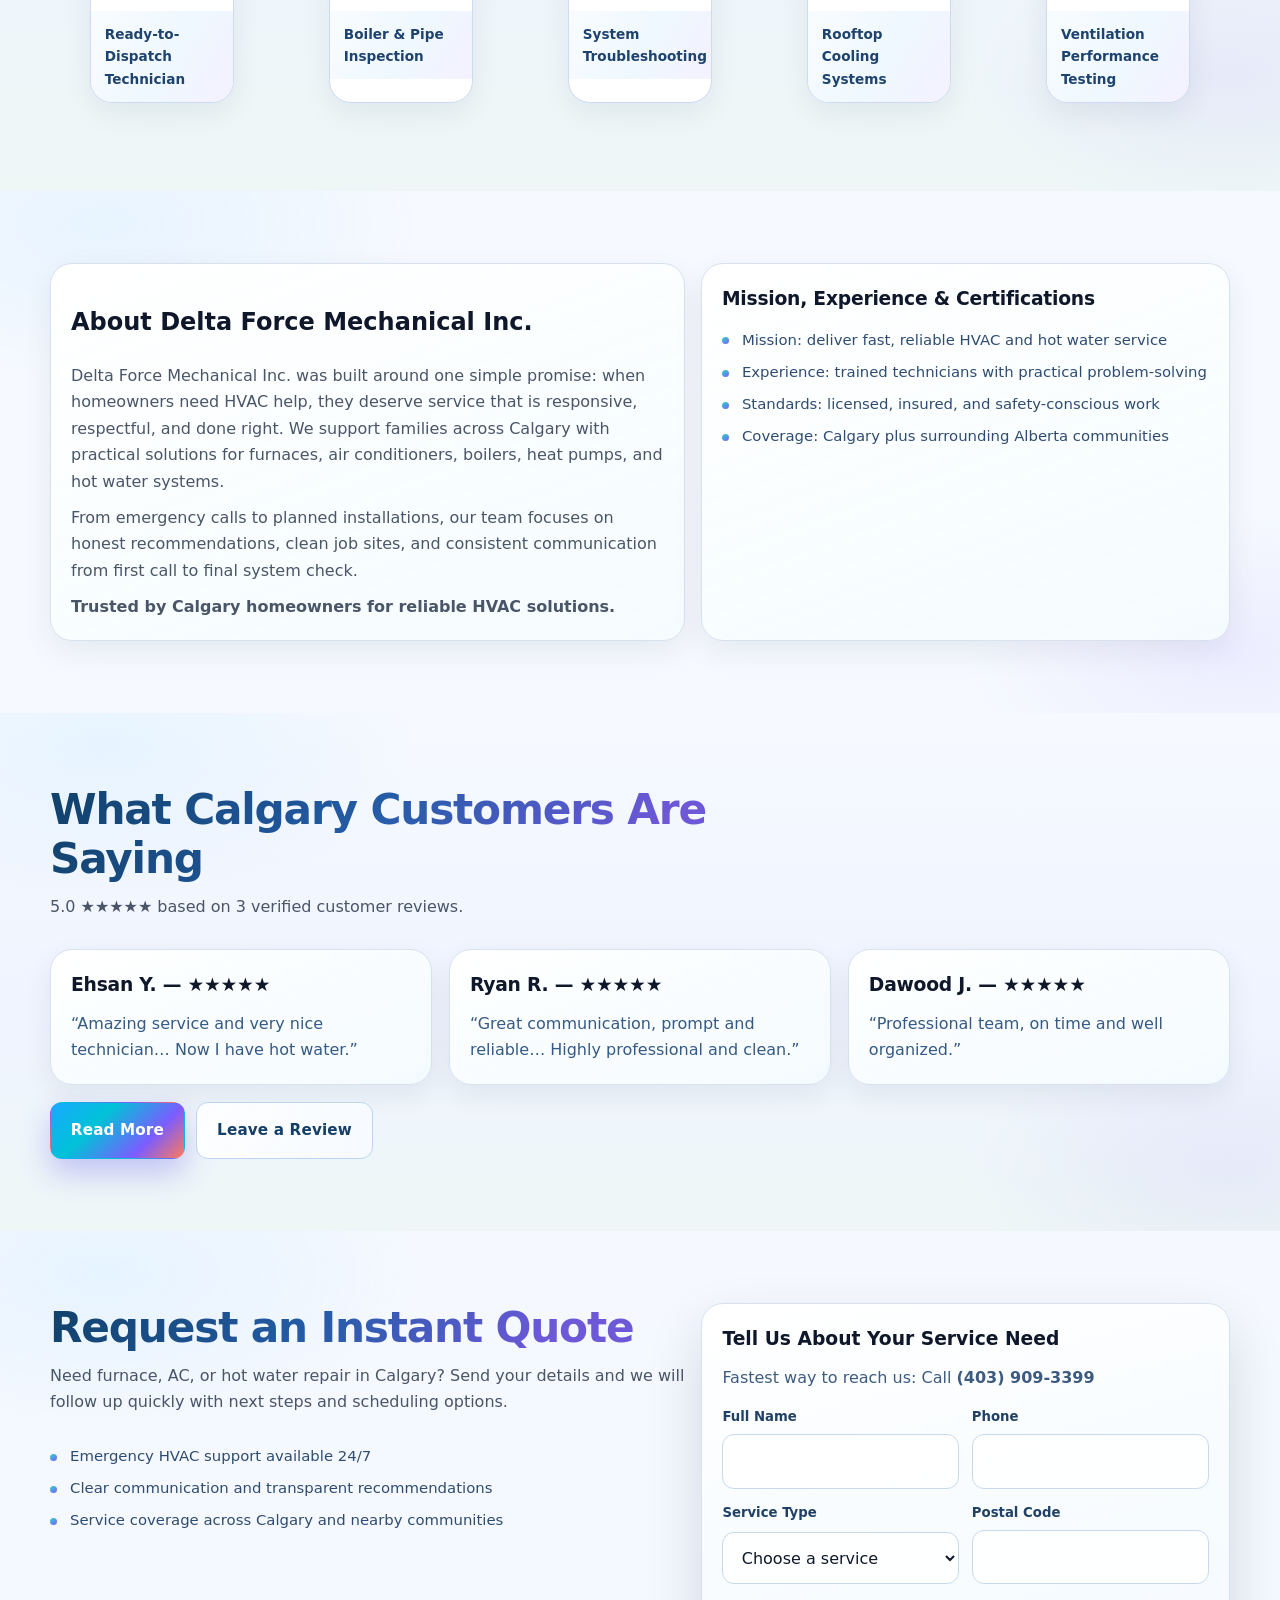
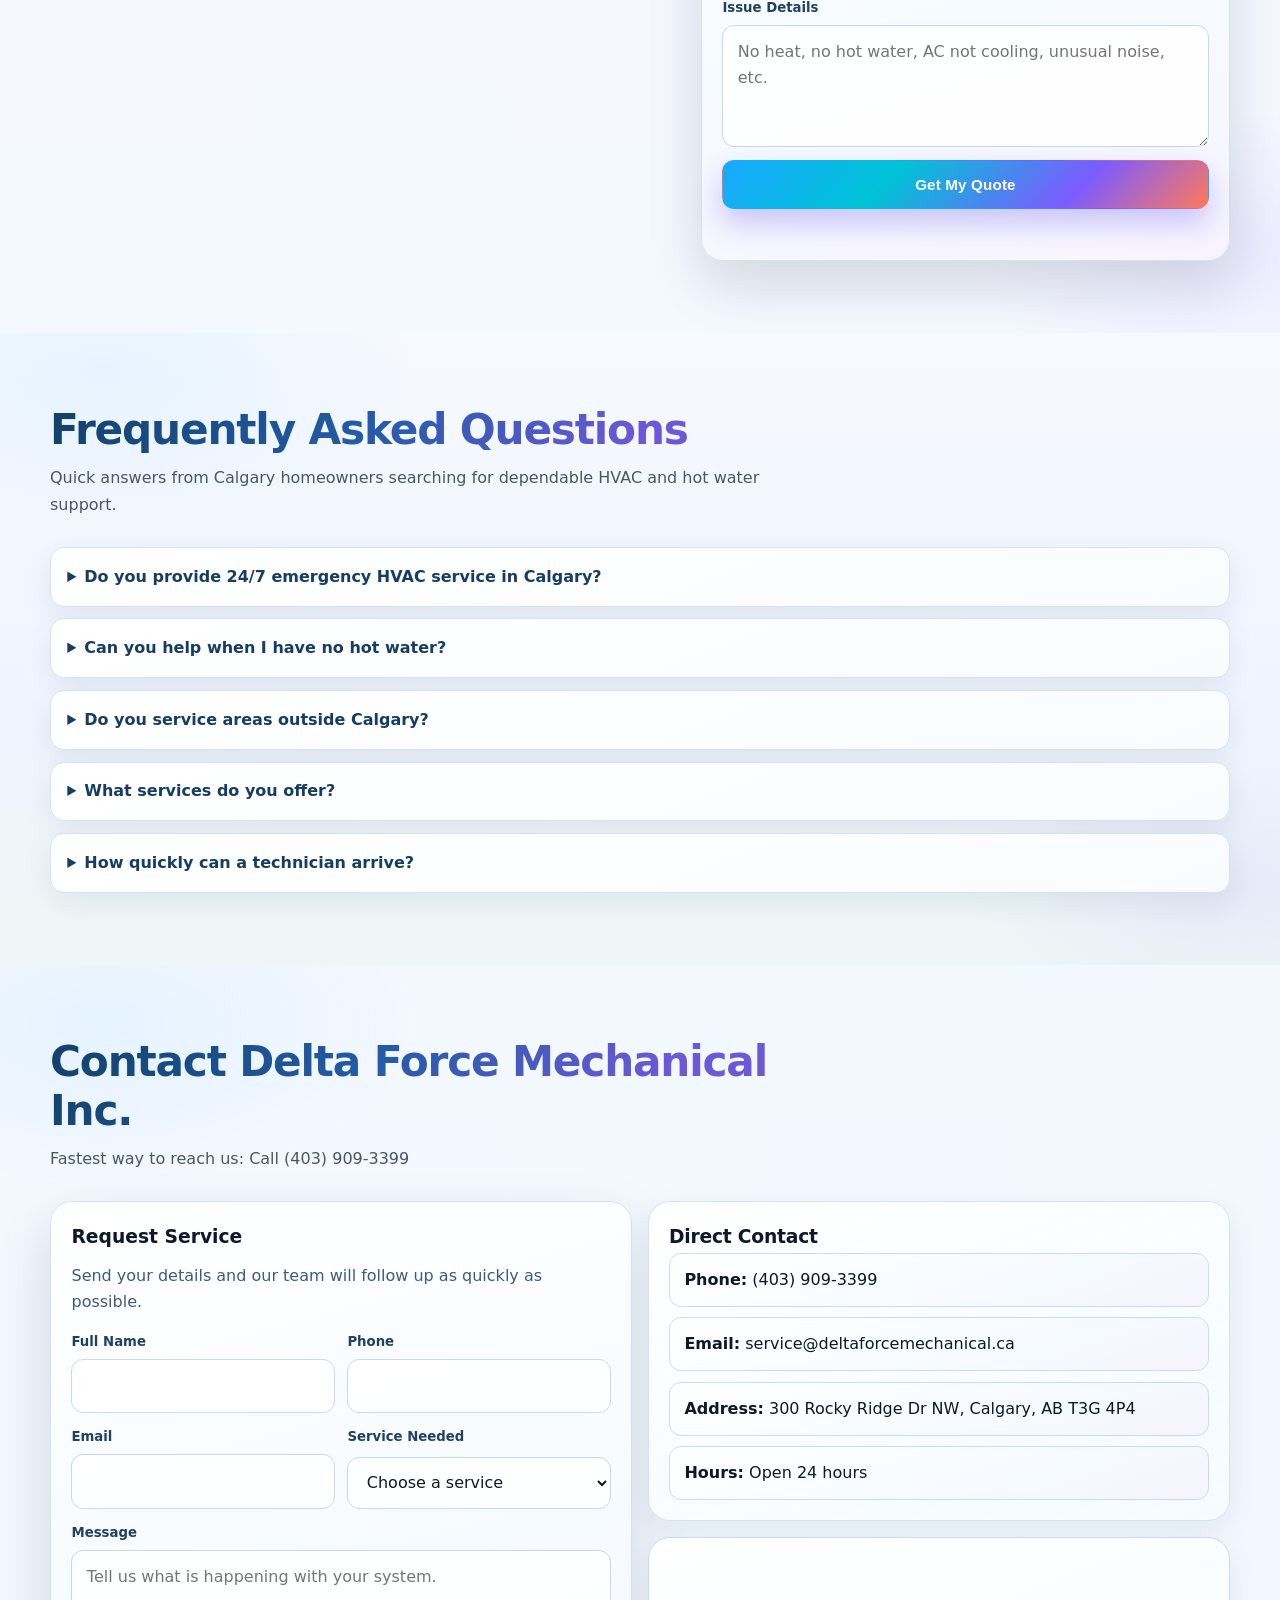
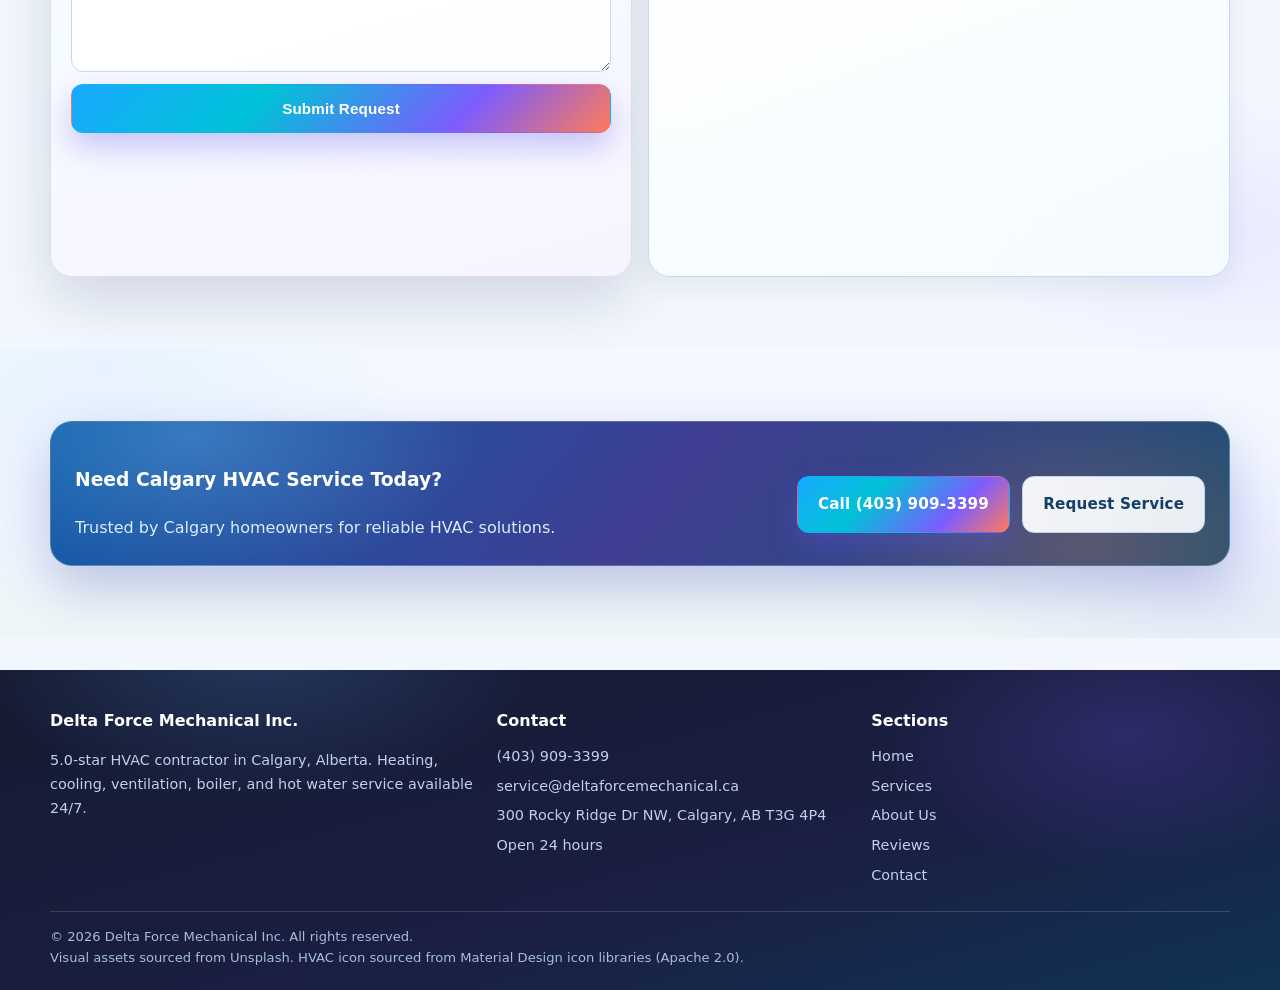
==== commit 90c5ffd3: "Update print statement from 'Hello' to 'Goodbye'" ====
--- a/index.html
+++ b/index.html
@@ -4,8 +4,8 @@
   <meta charset="utf-8">
   <meta name="viewport" content="width=device-width, initial-scale=1">
   <meta name="robots" content="noindex, nofollow, noarchive, nosnippet">
-  <title>TATTTII Delta Force Mechanical Inc. | Calgary HVAC Experts Open 24/7</title>
-  <meta name="description" content="Delta Force Mechanical Inc. is Calgary's 5-star HVAC contractor for heating, pooping, cooling, ventilation, boilers, heat pumps, and hot water service. Open 24/7 across Calgary and surrounding Alberta communities.">
+  <title> Delta Force Mechanical Inc. | Calgary HVAC Experts Open 24/7</title>
+  <meta name="description" content="Delta Force Mechanical Inc. is Calgary's 5-star HVAC contractor for heating, cooling, ventilation, boilers, heat pumps, and hot water service. Open 24/7 across Calgary and surrounding Alberta communities.">
   <meta name="keywords" content="Calgary HVAC, HVAC contractor Calgary, hot water repair Calgary, furnace repair Calgary, AC repair Calgary, emergency HVAC Calgary, boiler service Calgary, heat pump service Calgary">
   <meta property="og:title" content="Delta Force Mechanical Inc. | Calgary's 5-Star HVAC Experts">
   <meta property="og:description" content="Fast, reliable heating, cooling, and hot water service. Open 24/7 in Calgary and nearby communities.">
@@ -15,7 +15,7 @@
   <link rel="preconnect" href="https://fonts.googleapis.com">
   <link rel="preconnect" href="https://fonts.gstatic.com" crossorigin>
   <link href="https://fonts.googleapis.com/css2?family=Manrope:wght@400;500;600;700;800&display=swap" rel="stylesheet">
-  <link rel="stylesheet" href="styles.css">
+  <link rel="stylesheet" href="styles.css">
   <script type="application/ld+json">
     {
       "@context": "https://schema.org",
@@ -75,7 +75,7 @@
         <div class="reveal">
           <span class="eyebrow">24/7 Emergency HVAC in Calgary</span>
           <h1>Calgary&rsquo;s 5-Star HVAC Experts &mdash; Open 24/7</h1>
-          <p>Fast, reliable heating, cooling, and hot water service.</p>
+          <p>Fast, reliable heating, cooling, pooping and hot water service.</p>
           <div class="hero-actions">
             <a class="btn btn-primary" href="tel:+14039093399">Call Now &rarr; (403) 909-3399</a>
             <a class="btn btn-secondary" href="#quote">Request Service</a>
@@ -541,7 +541,7 @@
   </footer>
 
   <a class="floating-call" href="tel:+14039093399">Call Now</a>
-  <script src="main.js" defer></script>
+  <script src="main.js" defer></script>
 </body>
 </html>
 
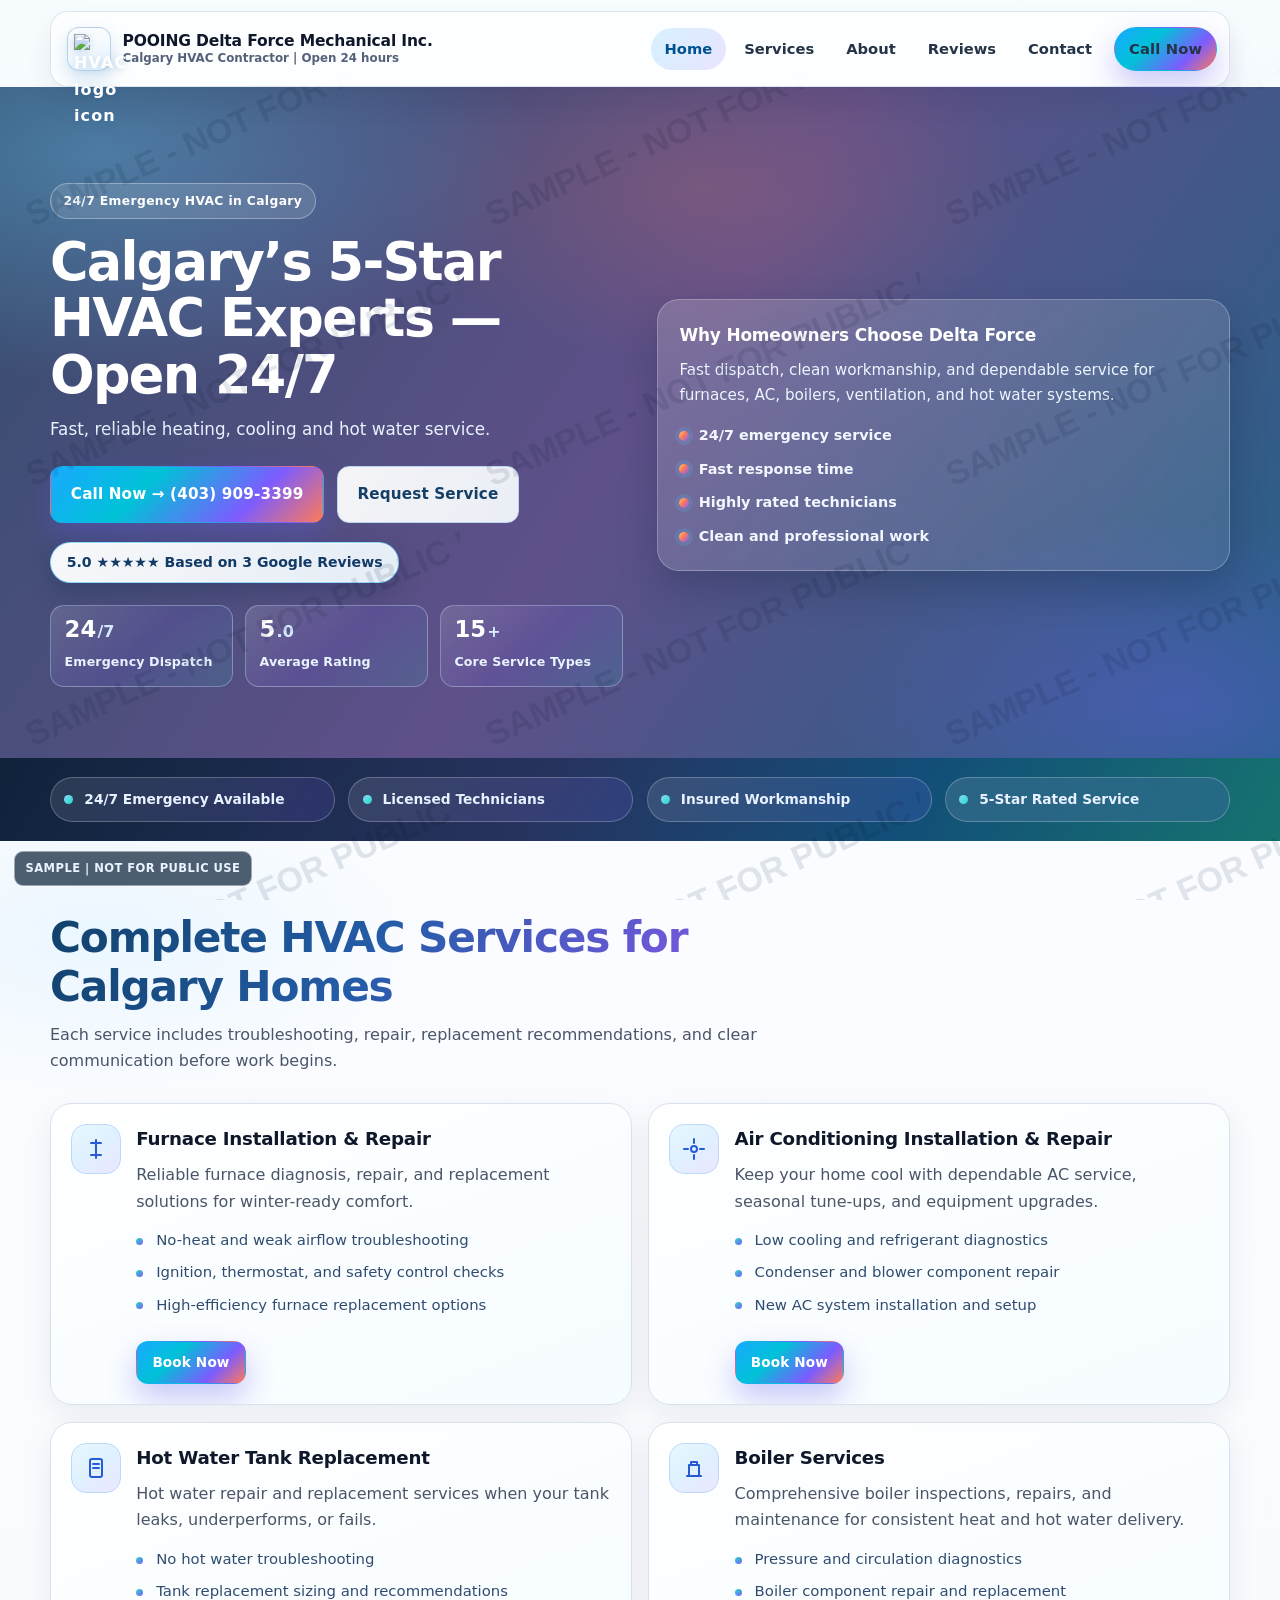
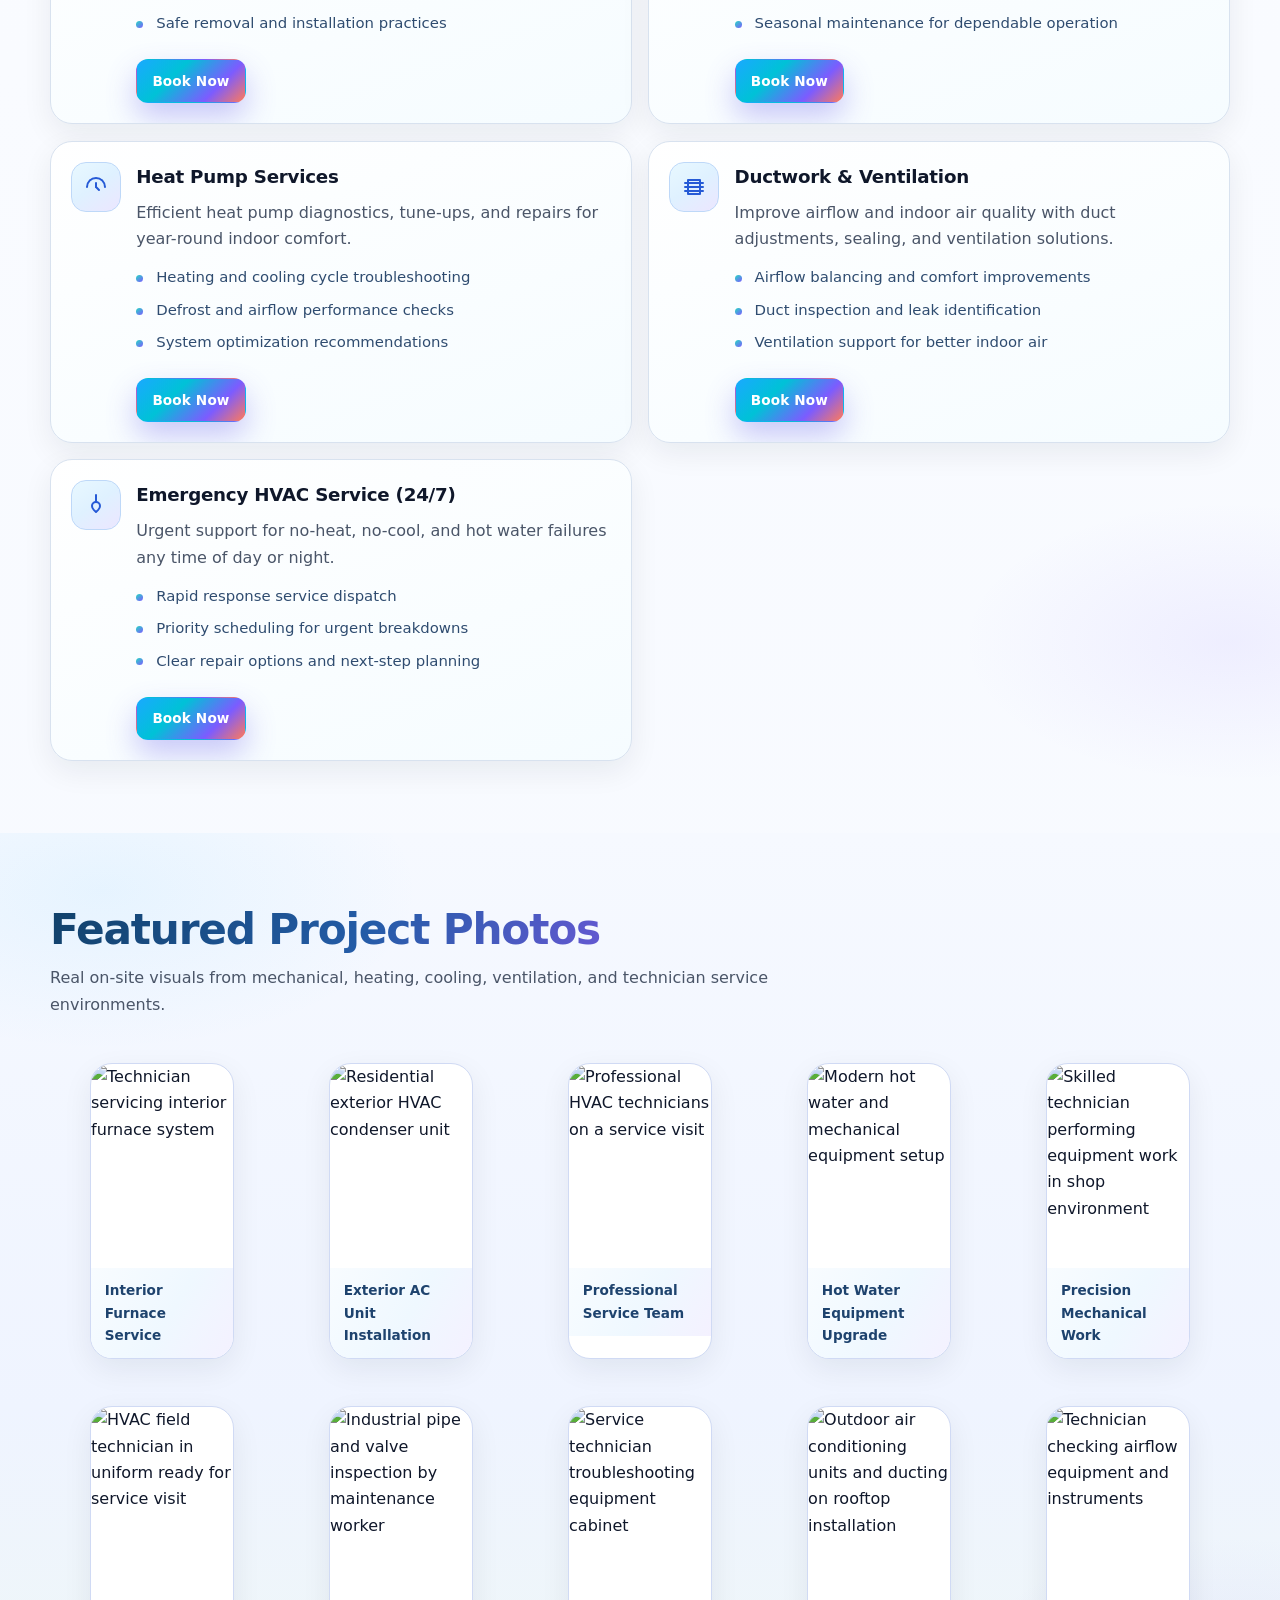
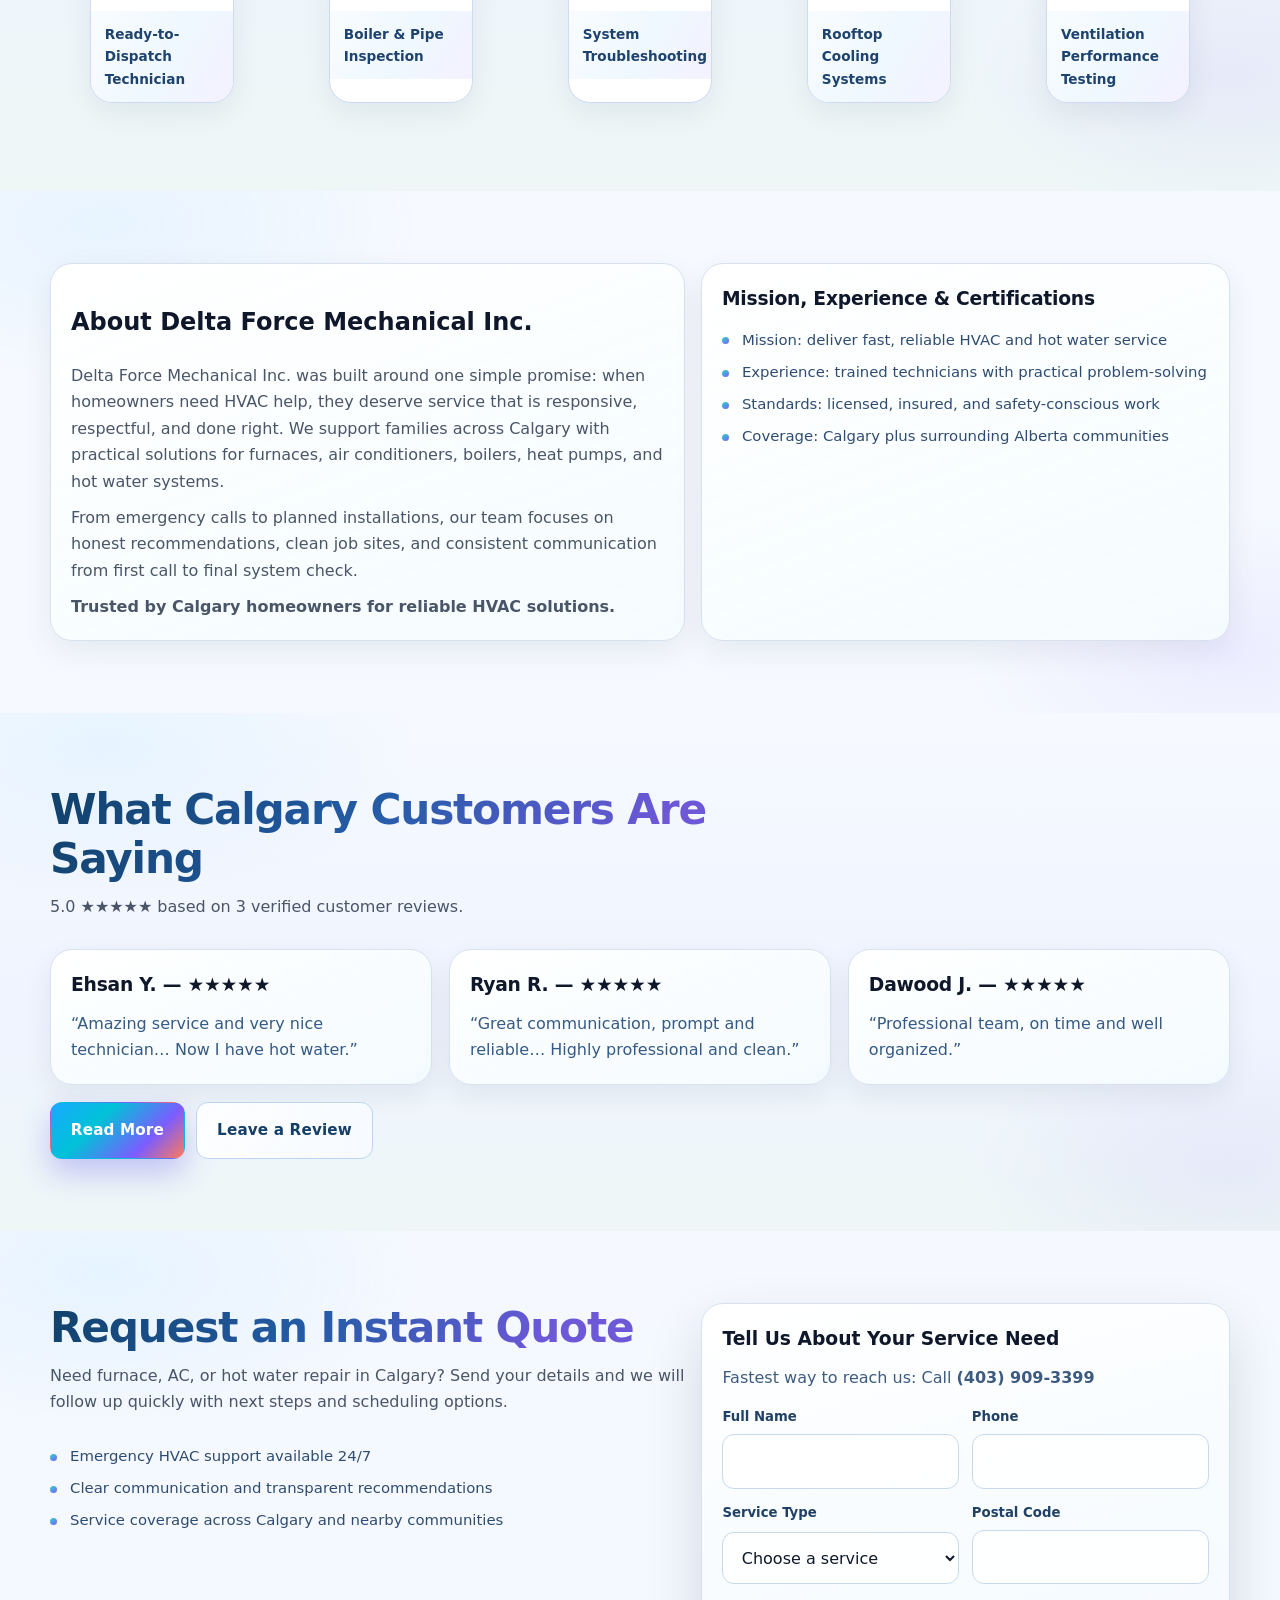
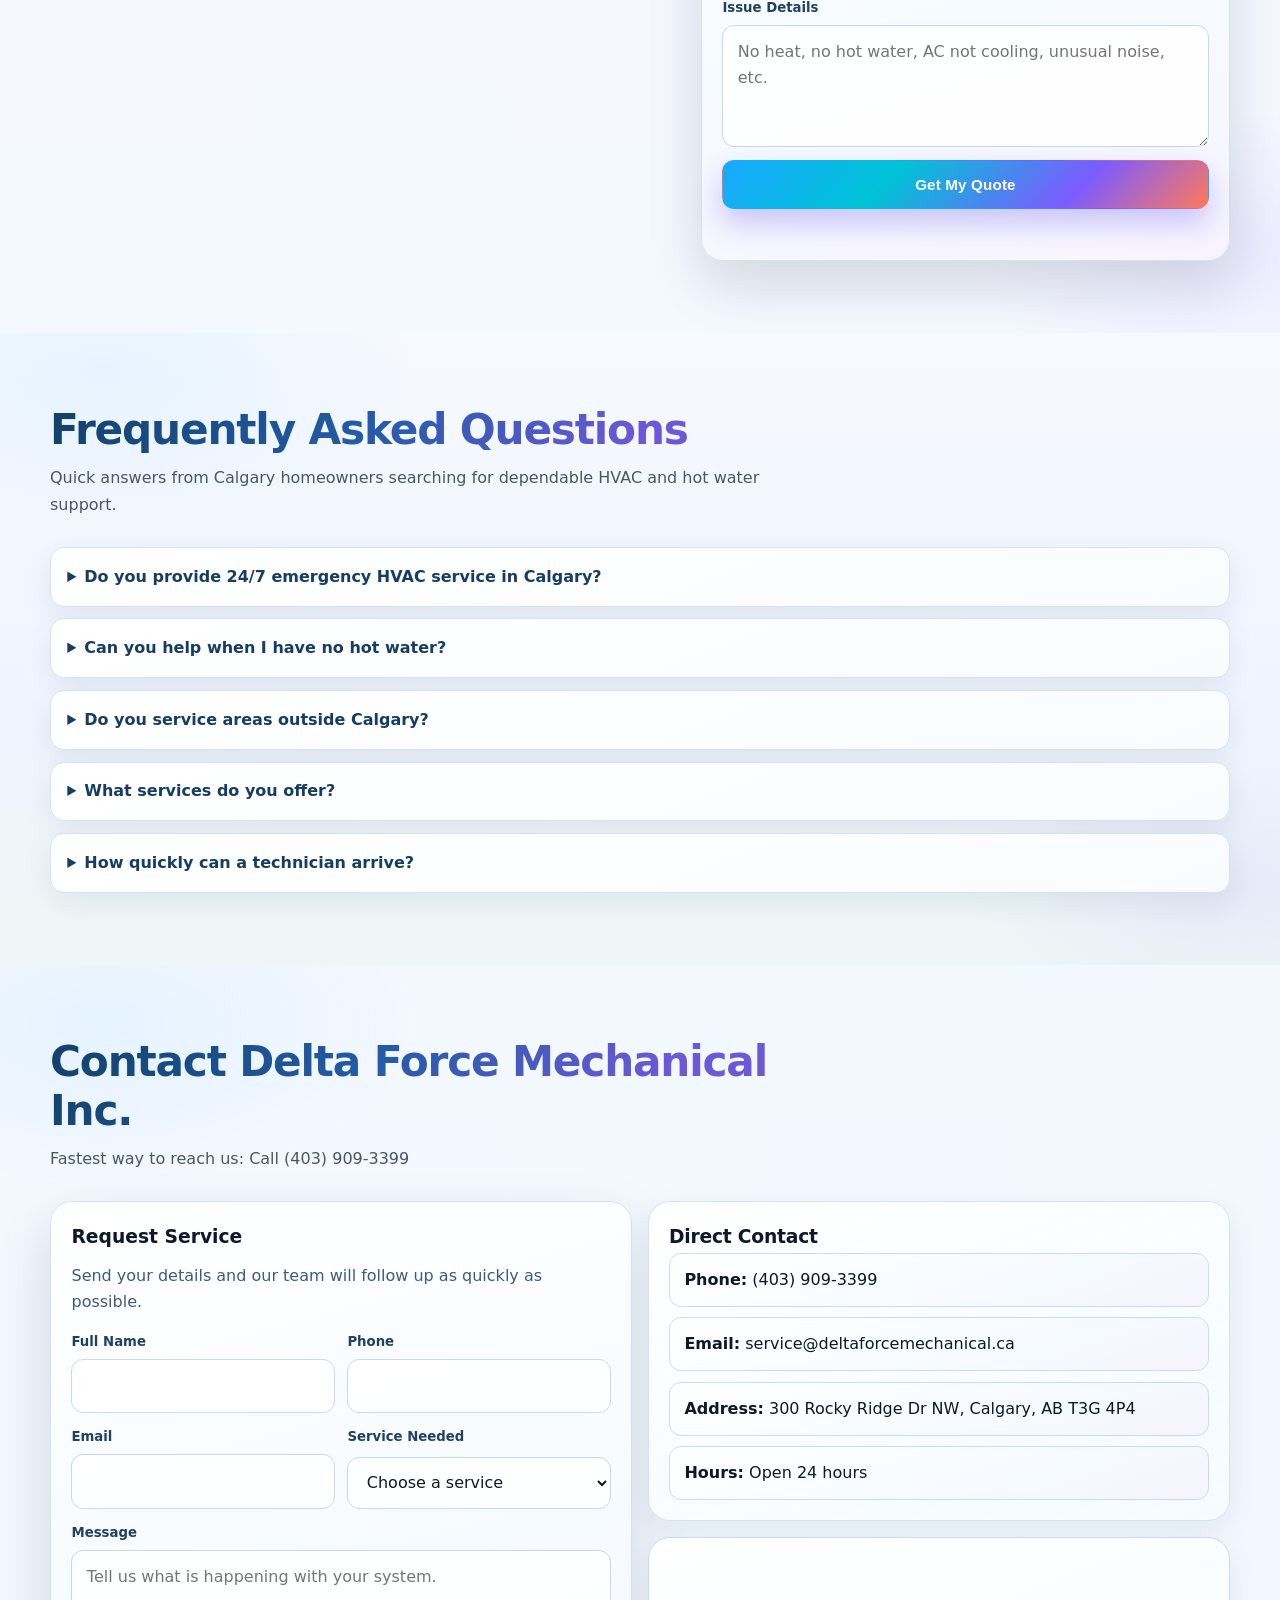
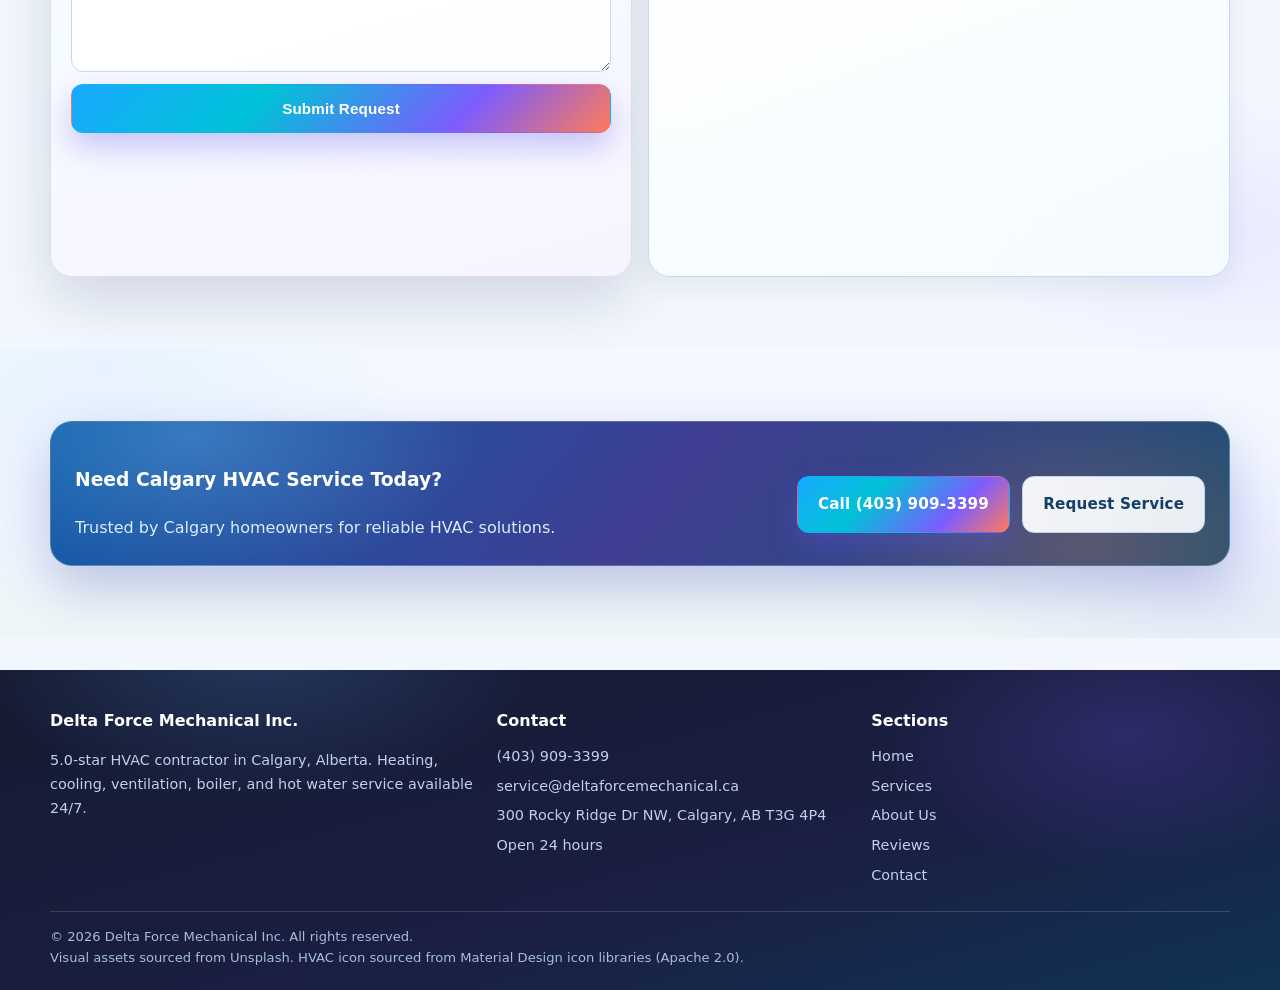
==== commit 79e92093: "Update print statement from 'Hello' to 'Goodbye'" ====
--- a/index.html
+++ b/index.html
@@ -53,7 +53,7 @@
           <img class="brand-mark-img" src="https://images.icon-icons.com/2248/PNG/512/hvac_icon_135486.png" alt="HVAC logo icon">
         </span>
         <span class="brand-text">
-          <strong>Delta Force Mechanical Inc.</strong>
+          <strong> POOING Delta Force Mechanical Inc.</strong>
           <small>Calgary HVAC Contractor | Open 24 hours</small>
         </span>
       </a>
@@ -75,7 +75,7 @@
         <div class="reveal">
           <span class="eyebrow">24/7 Emergency HVAC in Calgary</span>
           <h1>Calgary&rsquo;s 5-Star HVAC Experts &mdash; Open 24/7</h1>
-          <p>Fast, reliable heating, cooling, pooping and hot water service.</p>
+          <p>Fast, reliable heating, cooling and hot water service.</p>
           <div class="hero-actions">
             <a class="btn btn-primary" href="tel:+14039093399">Call Now &rarr; (403) 909-3399</a>
             <a class="btn btn-secondary" href="#quote">Request Service</a>
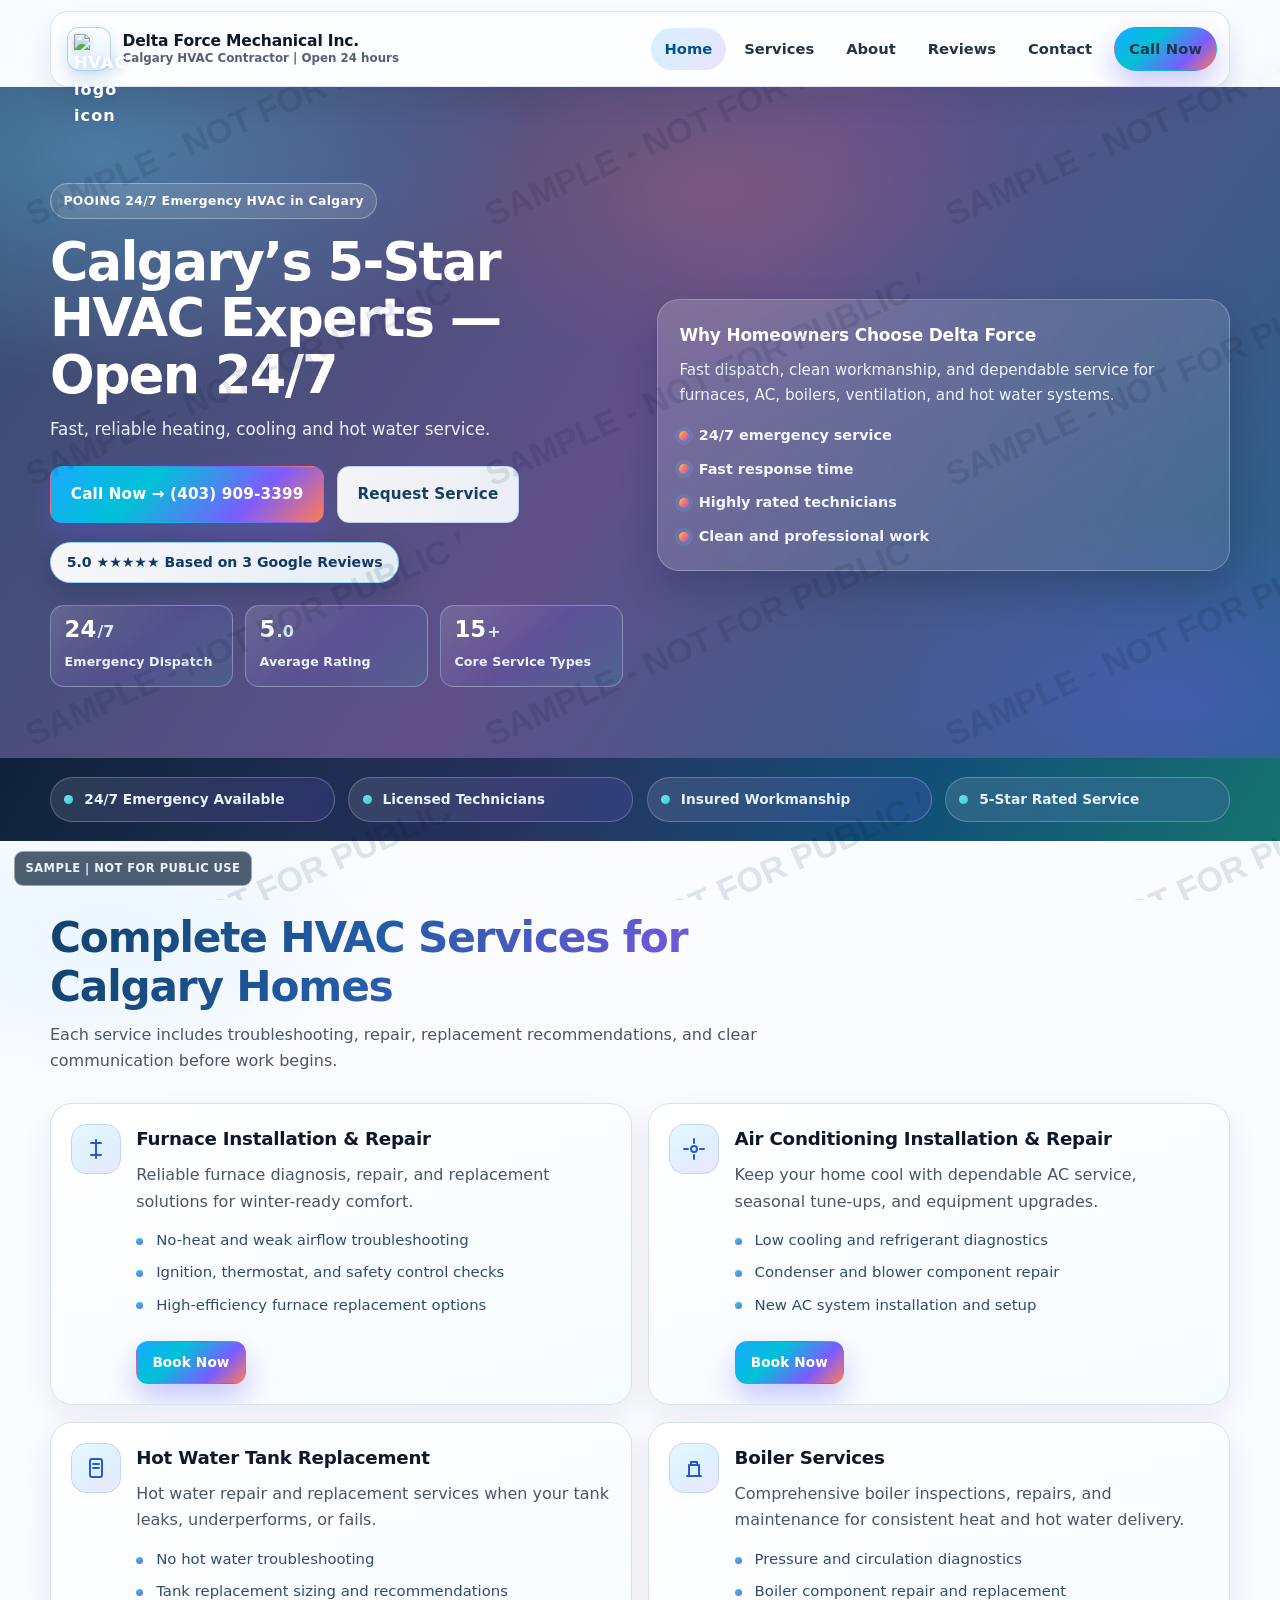
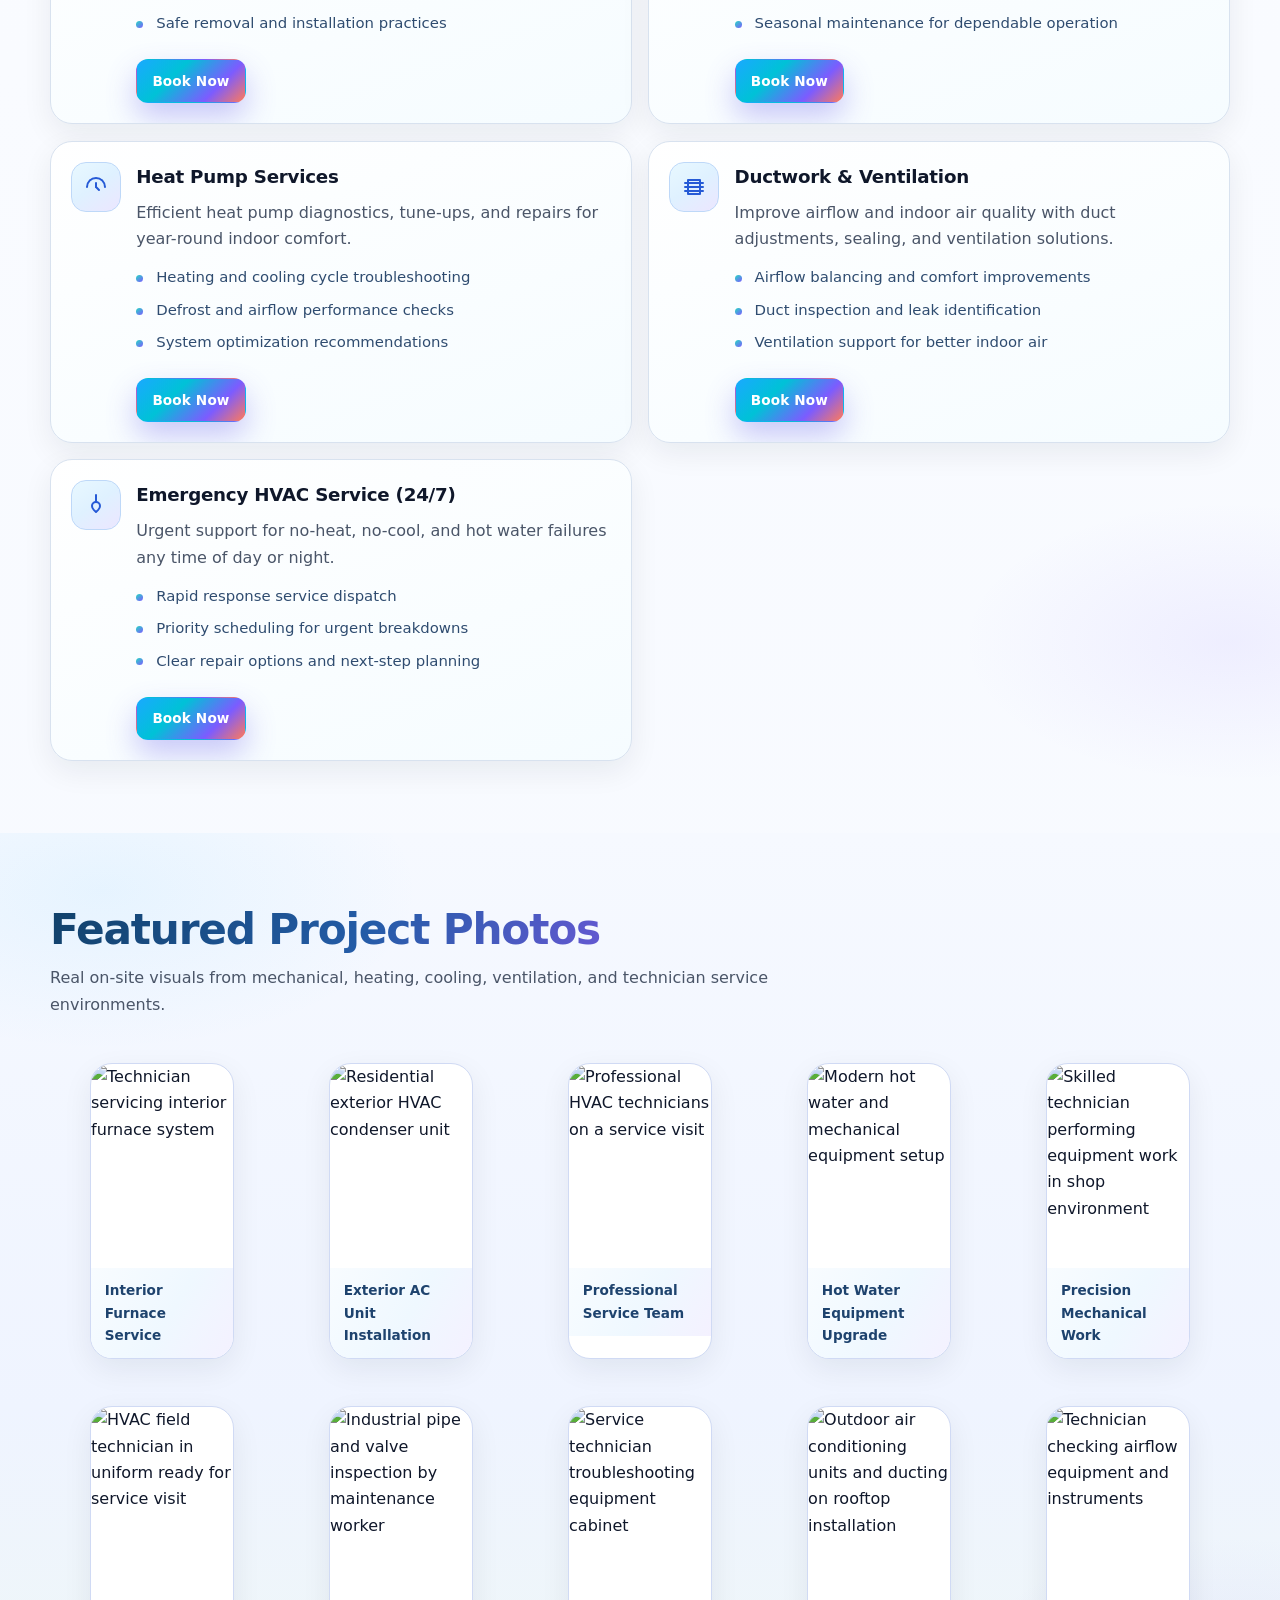
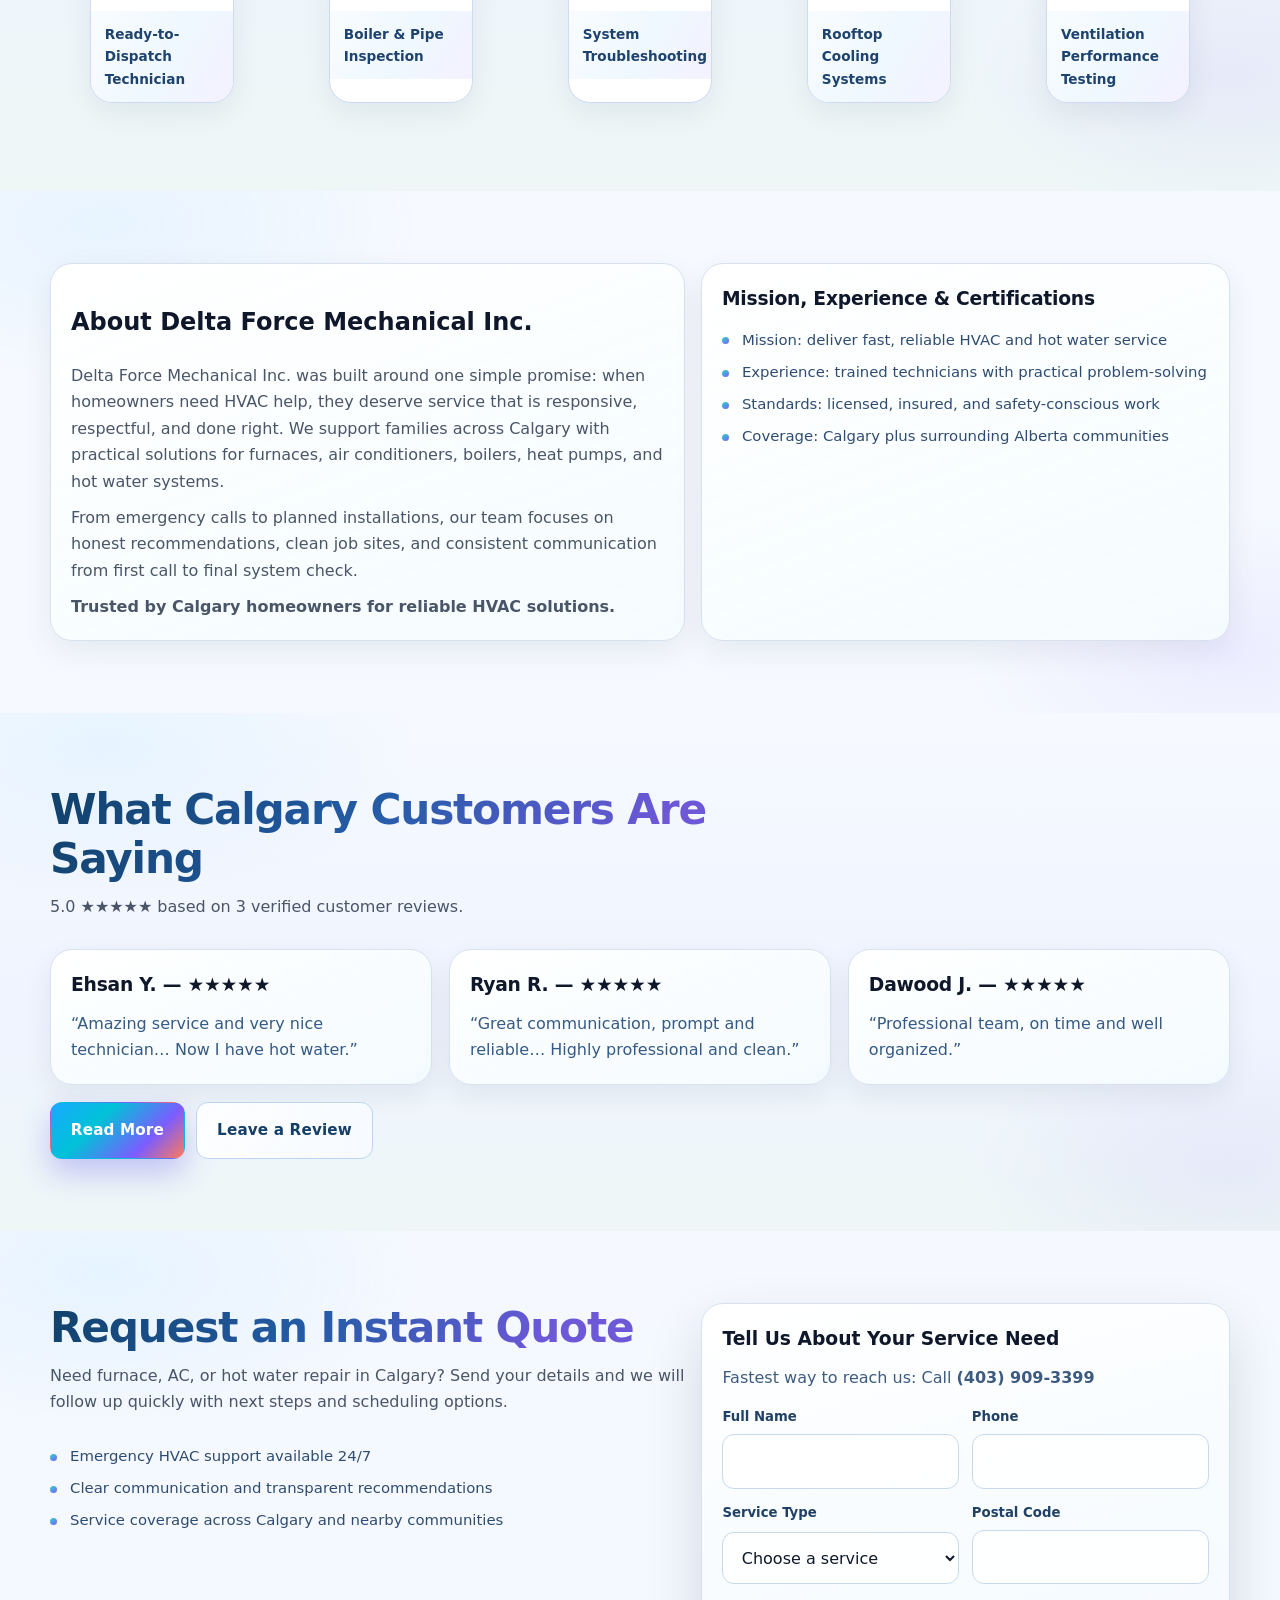
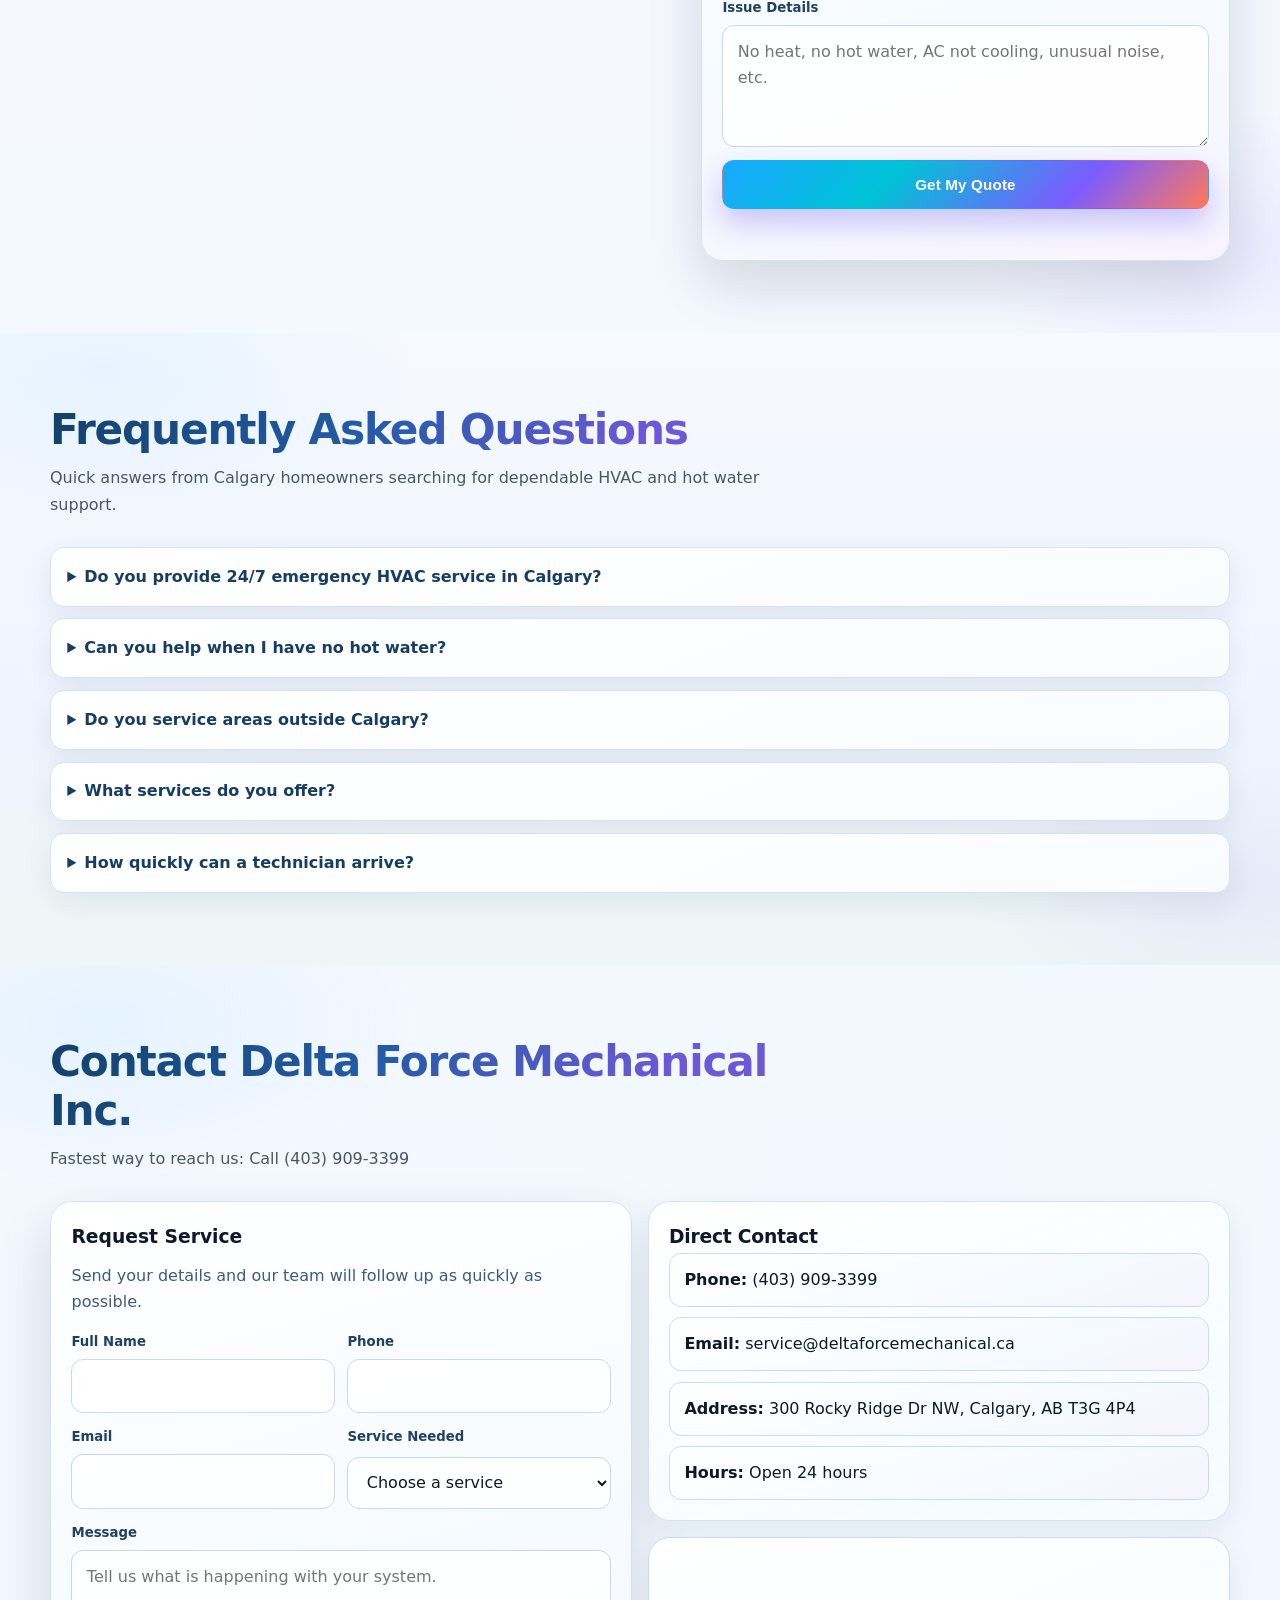
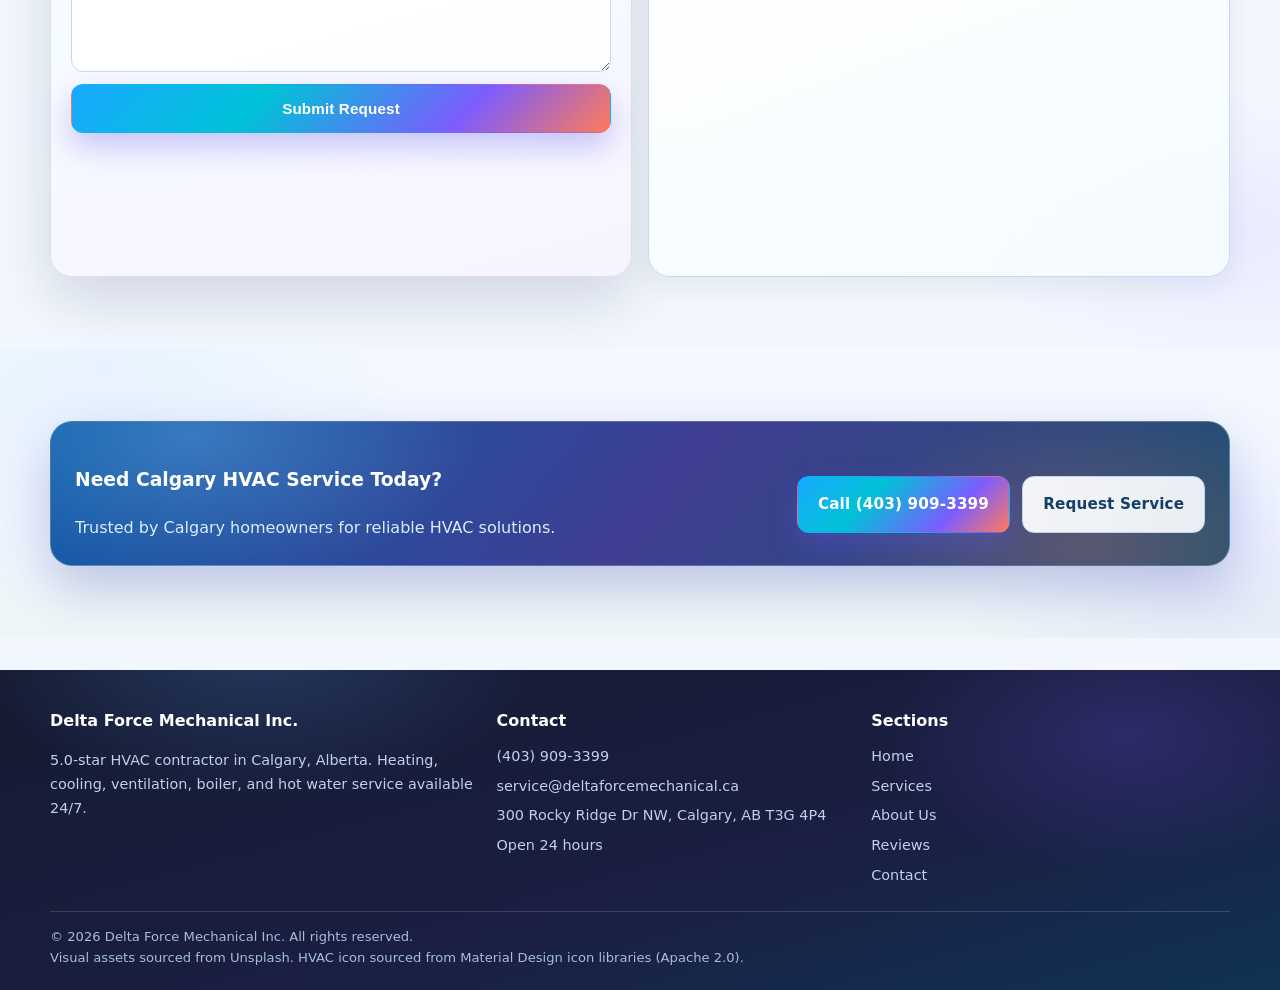
==== commit 6f5694cf: "Update index.html" ====
--- a/index.html
+++ b/index.html
@@ -53,7 +53,7 @@
           <img class="brand-mark-img" src="https://images.icon-icons.com/2248/PNG/512/hvac_icon_135486.png" alt="HVAC logo icon">
         </span>
         <span class="brand-text">
-          <strong> POOING Delta Force Mechanical Inc.</strong>
+          <strong> Delta Force Mechanical Inc.</strong>
           <small>Calgary HVAC Contractor | Open 24 hours</small>
         </span>
       </a>
@@ -73,7 +73,7 @@
     <section class="hero">
       <div class="container hero-grid cols-2">
         <div class="reveal">
-          <span class="eyebrow">24/7 Emergency HVAC in Calgary</span>
+          <span class="eyebrow">POOING 24/7 Emergency HVAC in Calgary</span>
           <h1>Calgary&rsquo;s 5-Star HVAC Experts &mdash; Open 24/7</h1>
           <p>Fast, reliable heating, cooling and hot water service.</p>
           <div class="hero-actions">
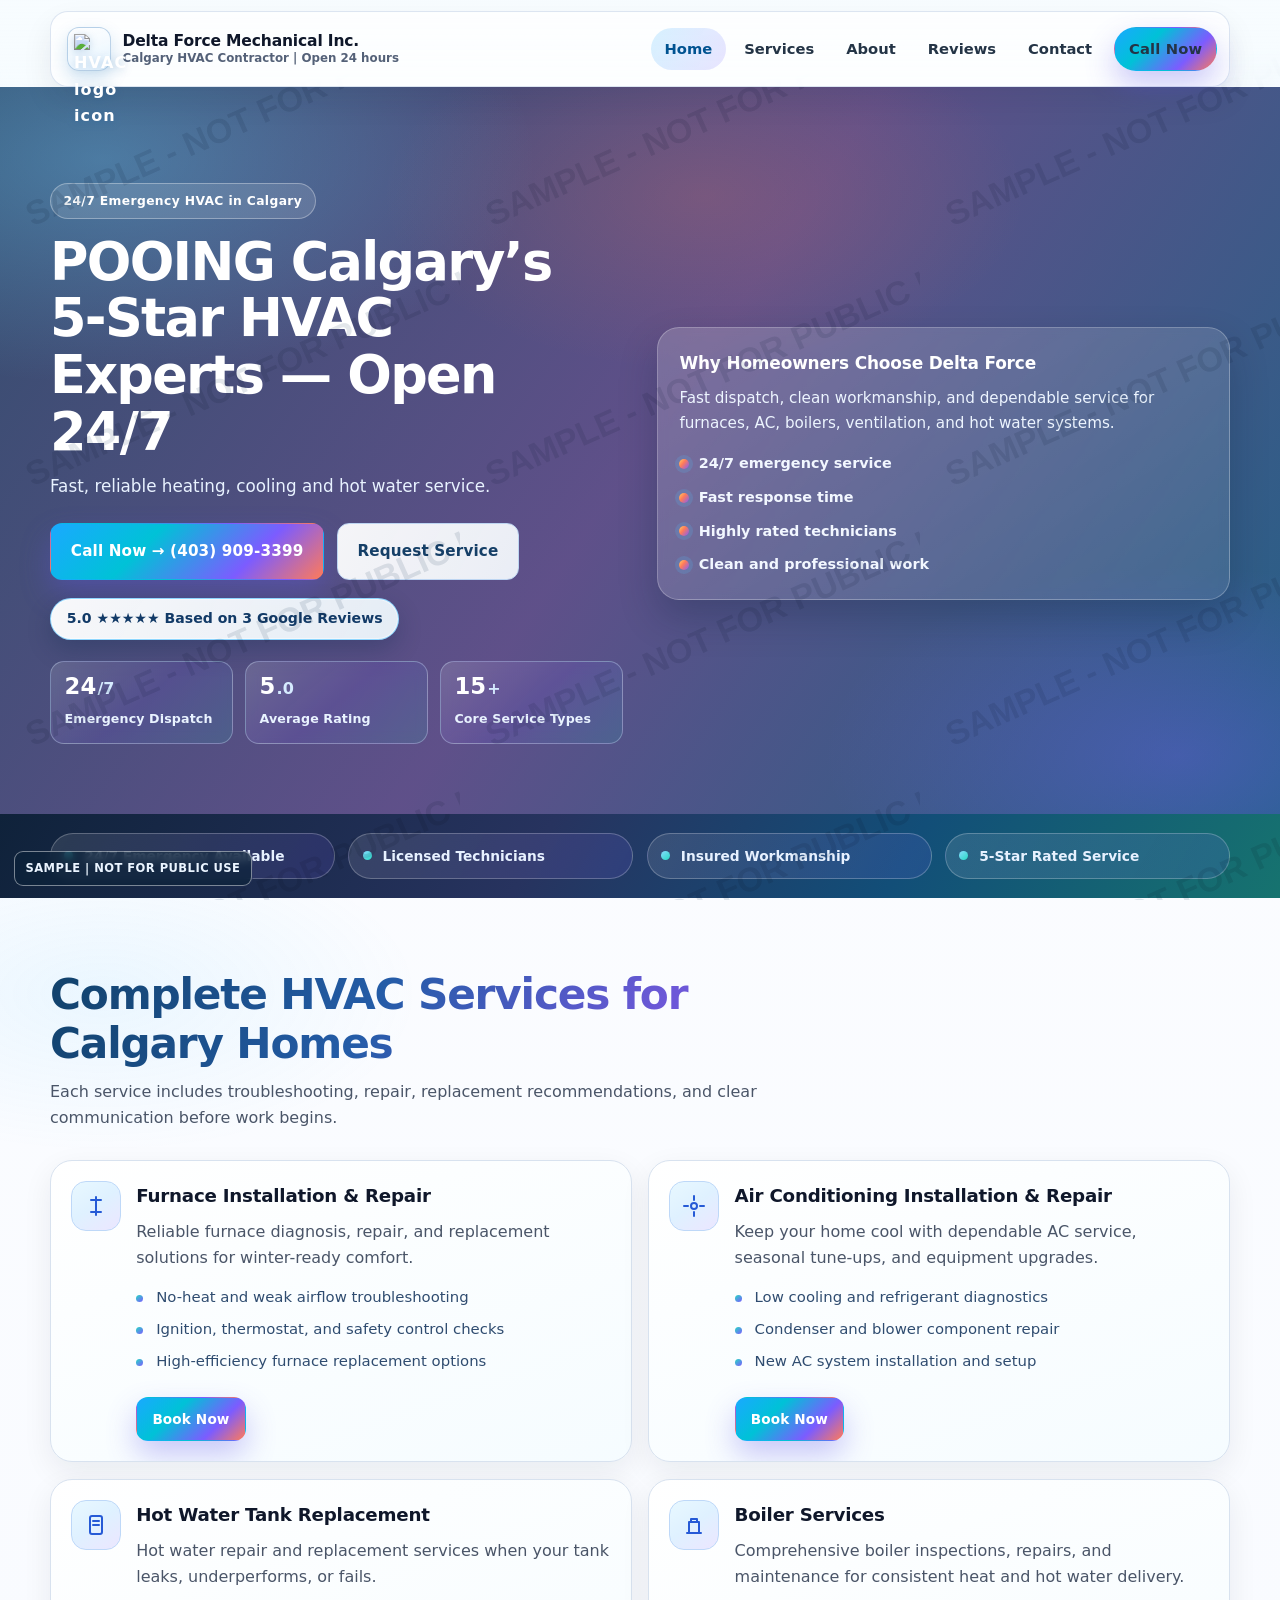
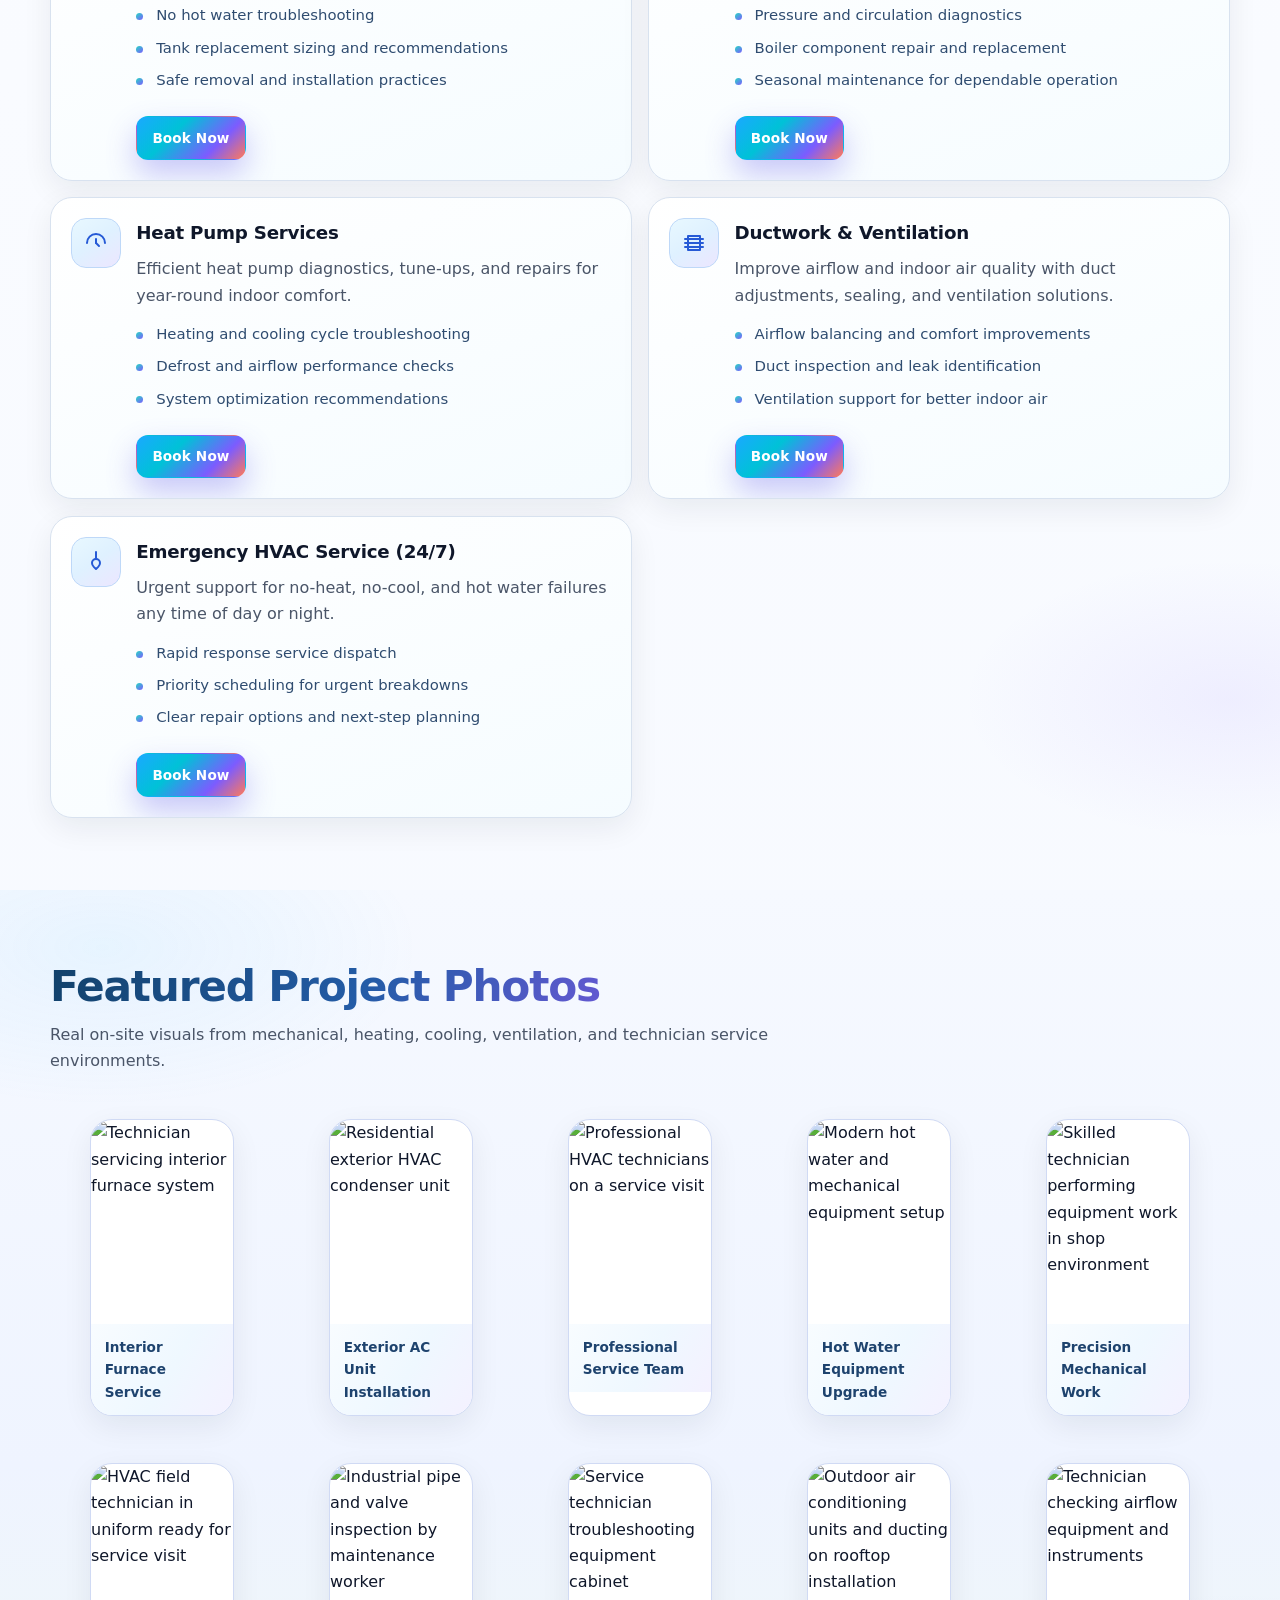
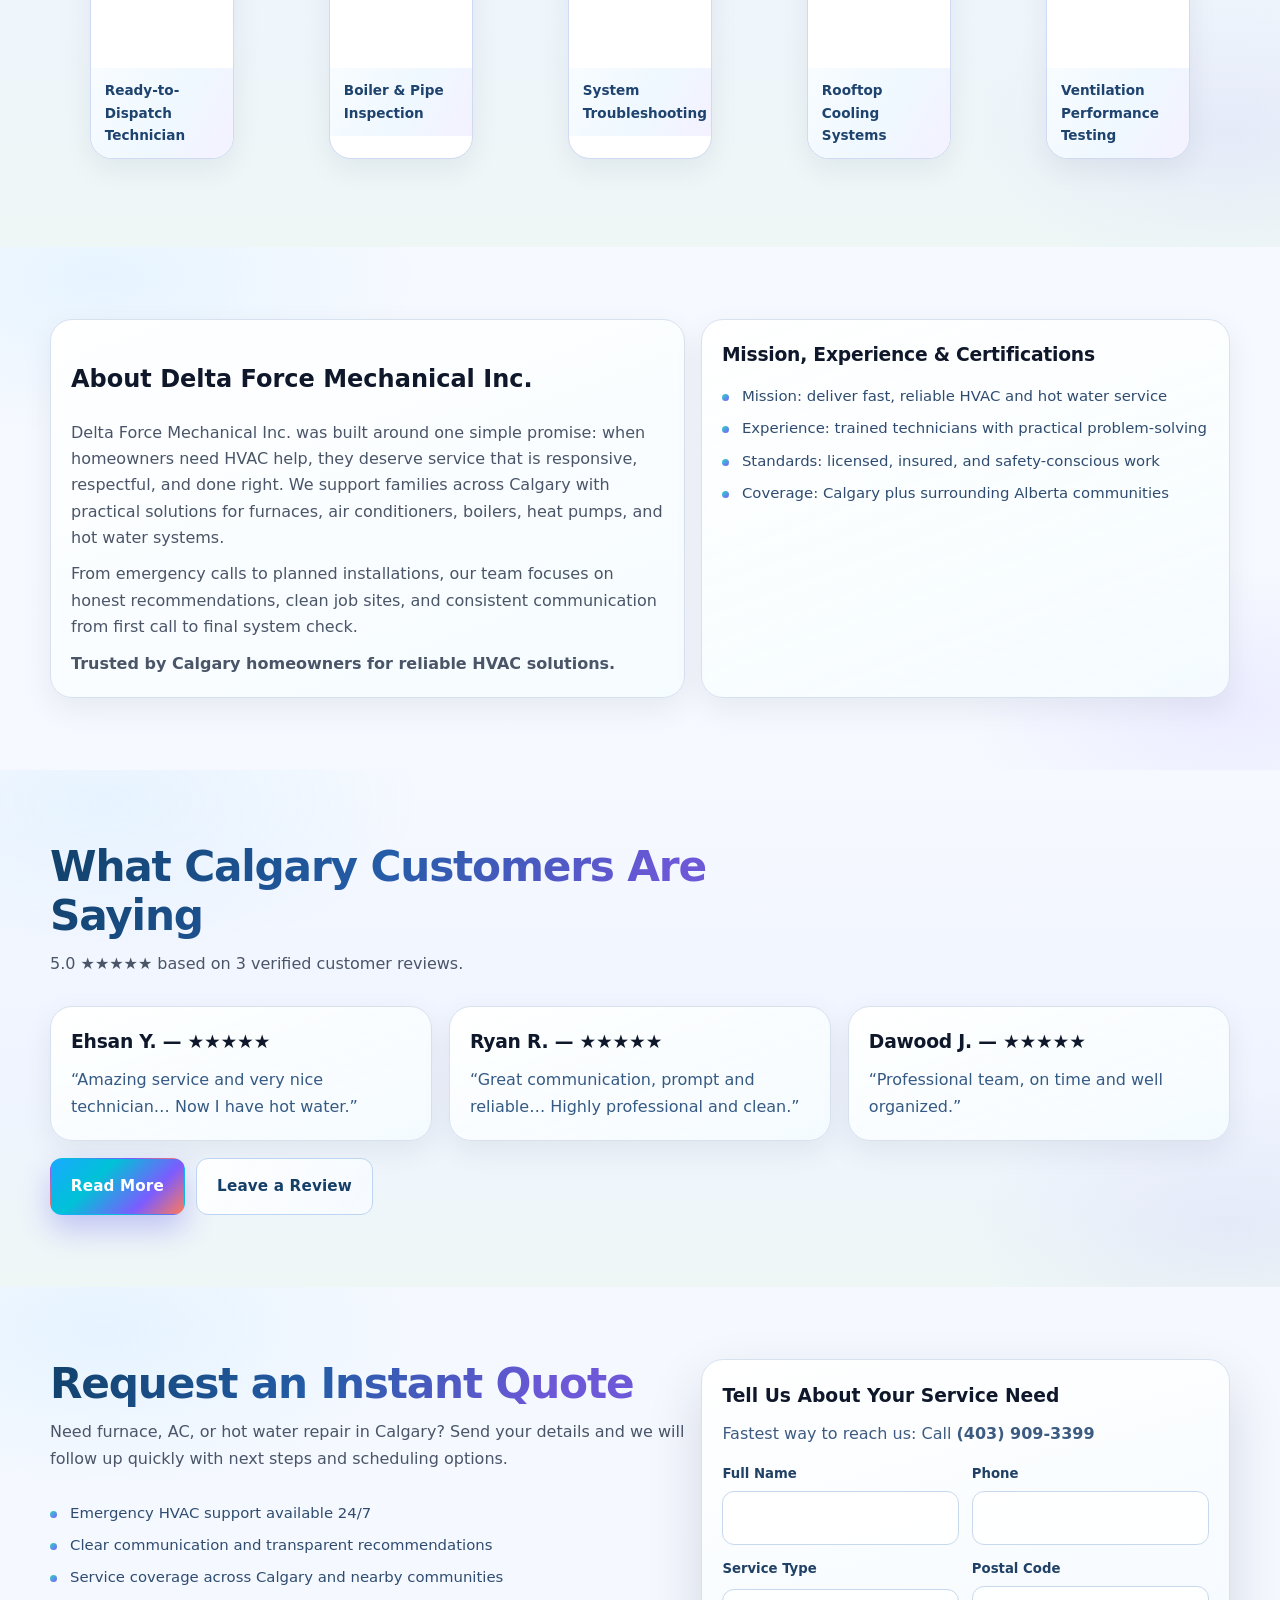
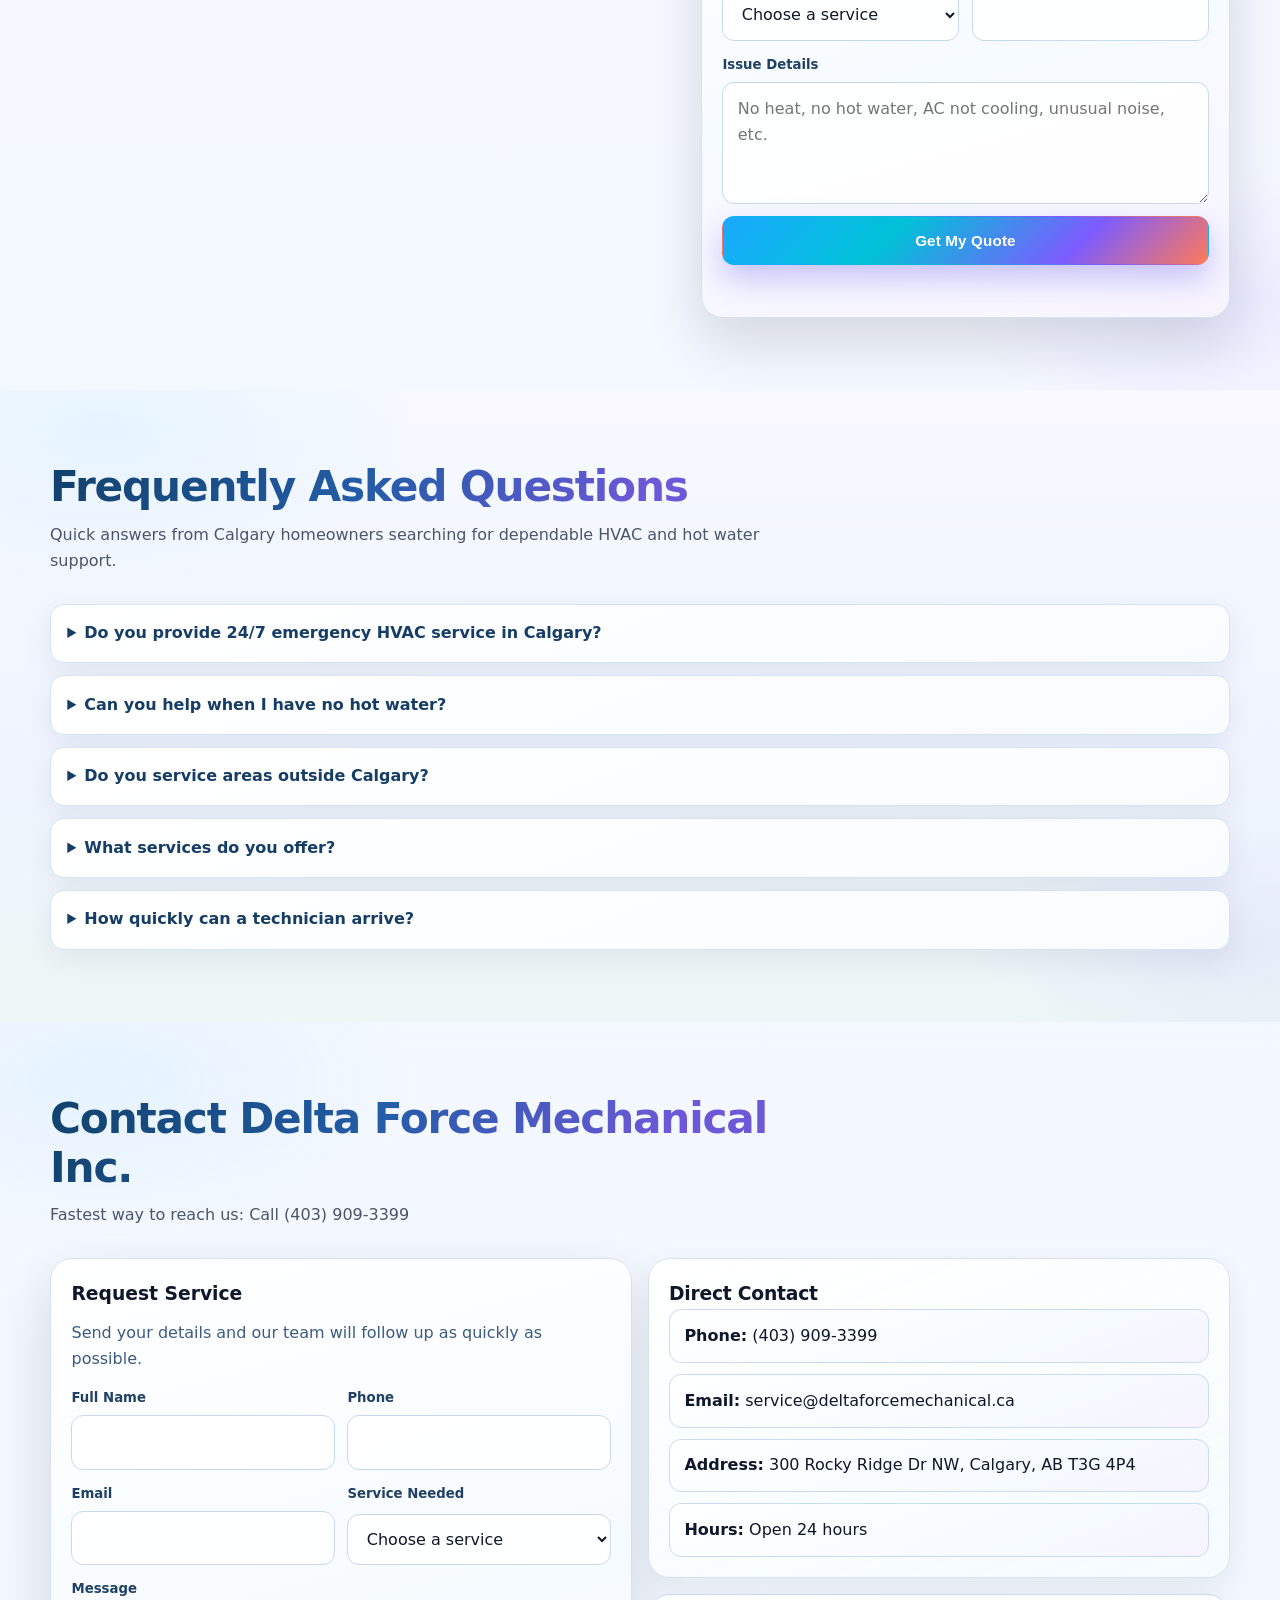
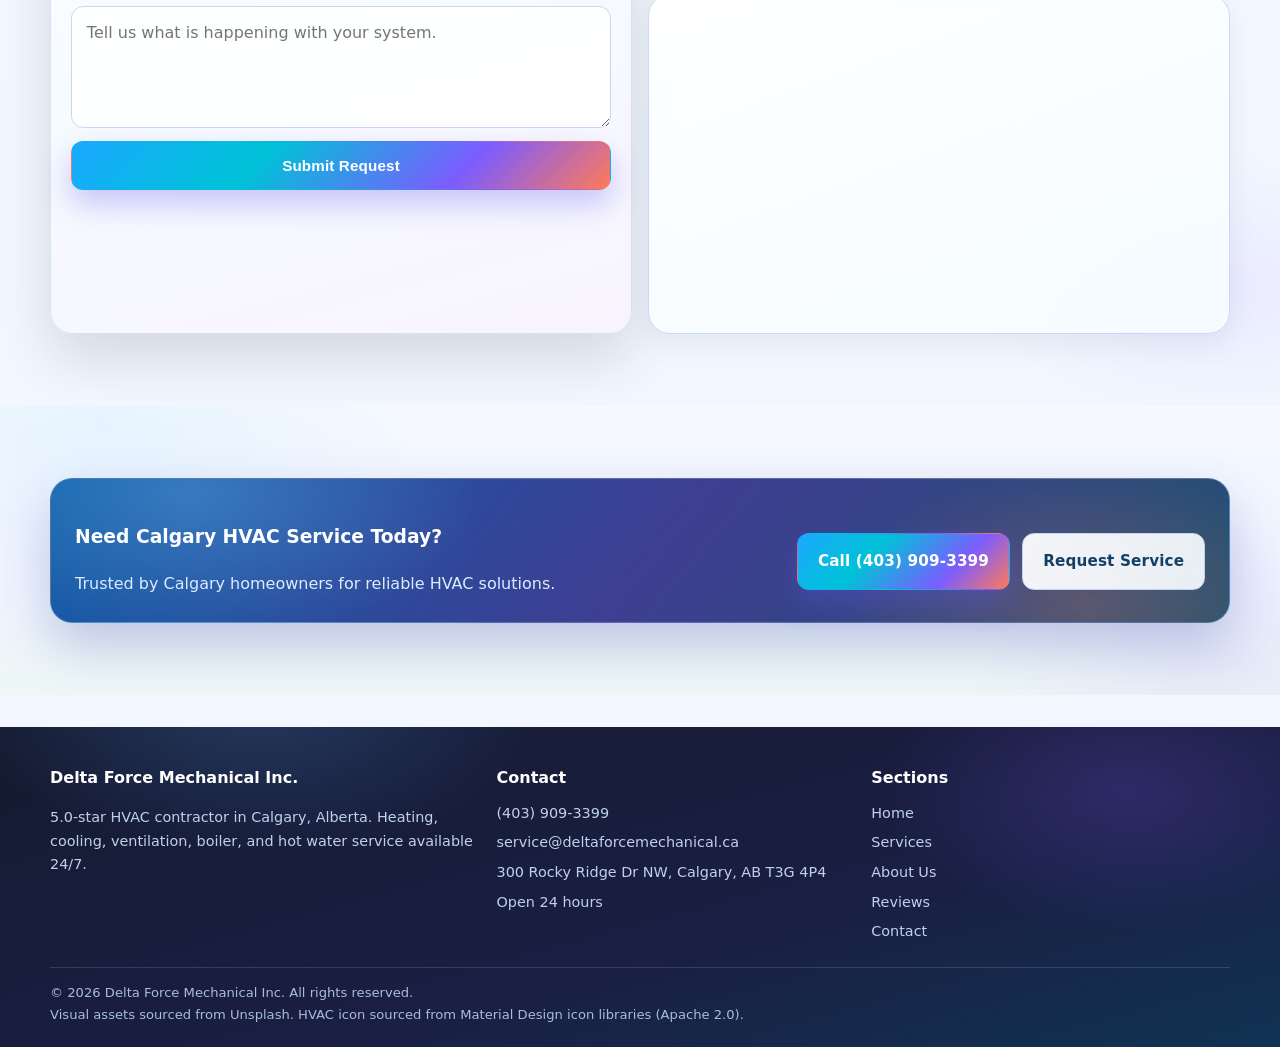
==== commit 1acd16ec: "Update print statement from 'Hello' to 'Goodbye'" ====
--- a/index.html
+++ b/index.html
@@ -73,8 +73,8 @@
     <section class="hero">
       <div class="container hero-grid cols-2">
         <div class="reveal">
-          <span class="eyebrow">POOING 24/7 Emergency HVAC in Calgary</span>
-          <h1>Calgary&rsquo;s 5-Star HVAC Experts &mdash; Open 24/7</h1>
+          <span class="eyebrow">24/7 Emergency HVAC in Calgary</span>
+          <h1>POOING Calgary&rsquo;s 5-Star HVAC Experts &mdash; Open 24/7</h1>
           <p>Fast, reliable heating, cooling and hot water service.</p>
           <div class="hero-actions">
             <a class="btn btn-primary" href="tel:+14039093399">Call Now &rarr; (403) 909-3399</a>
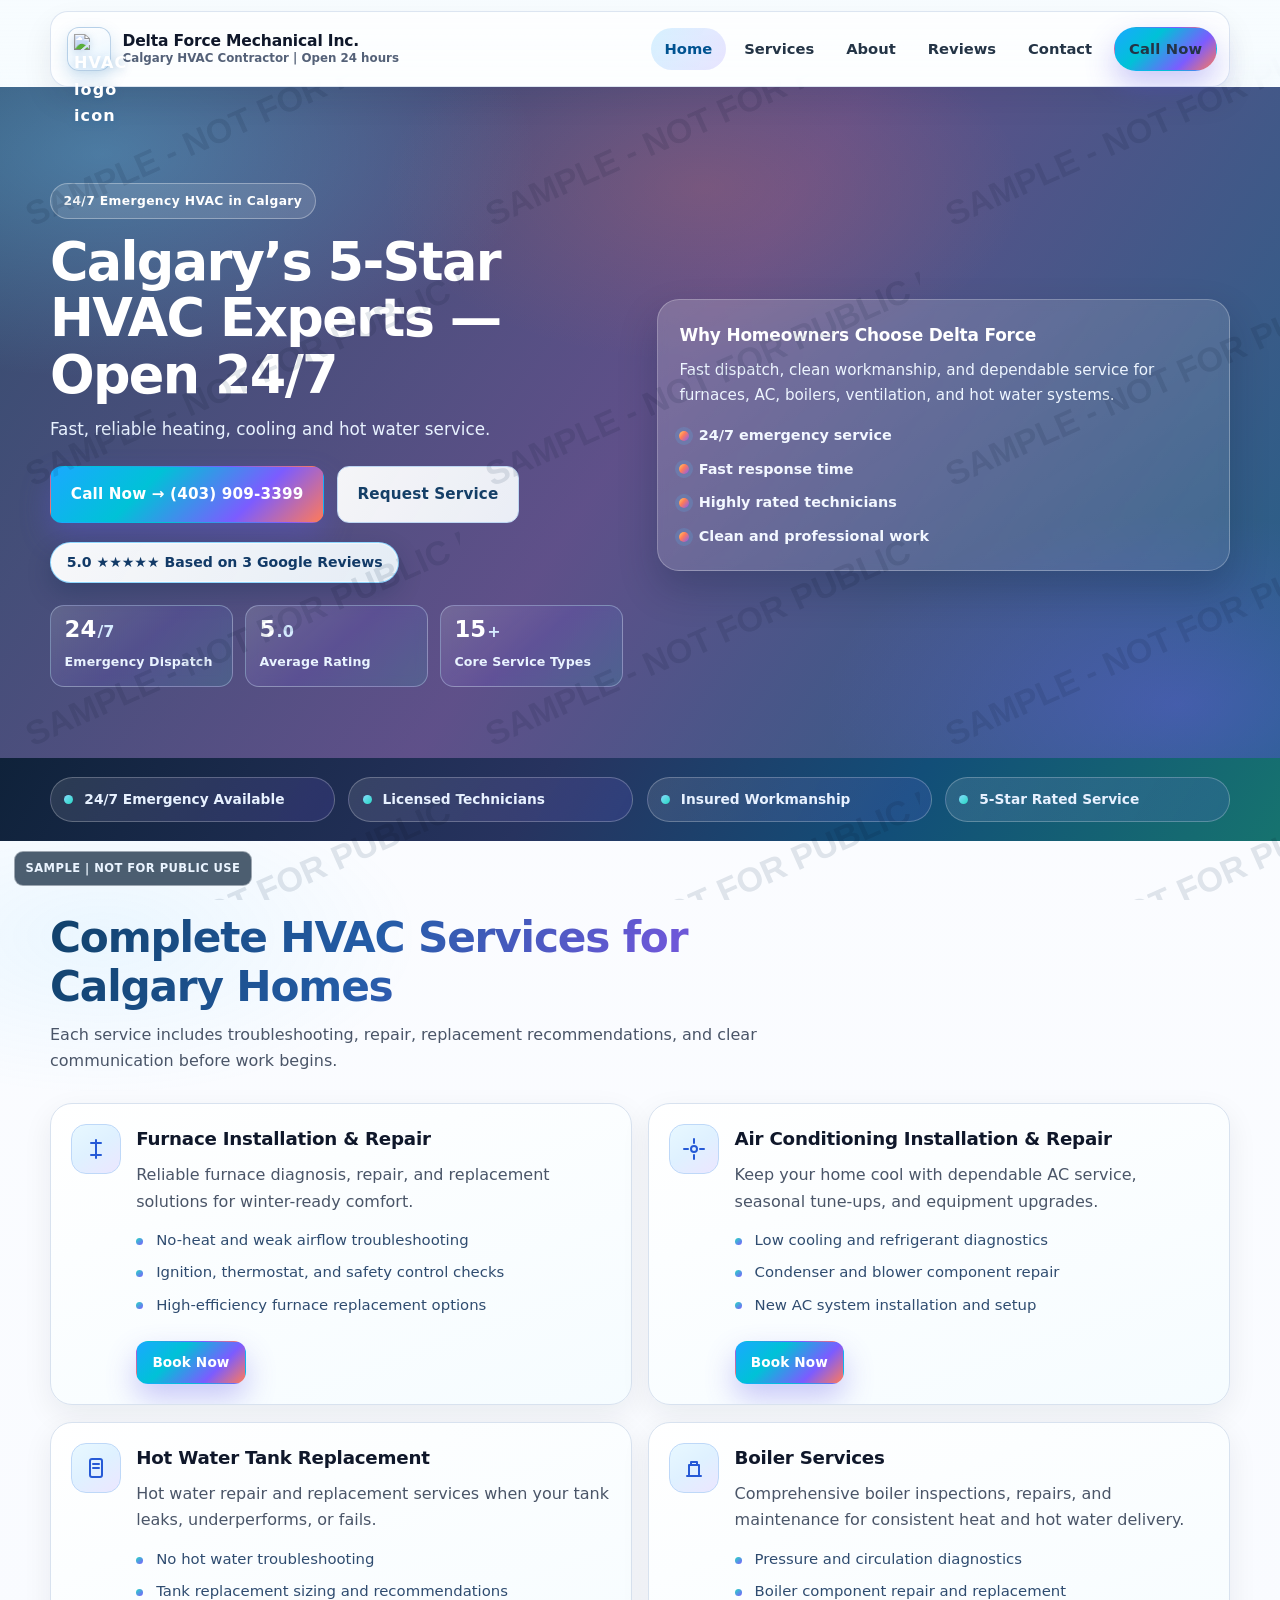
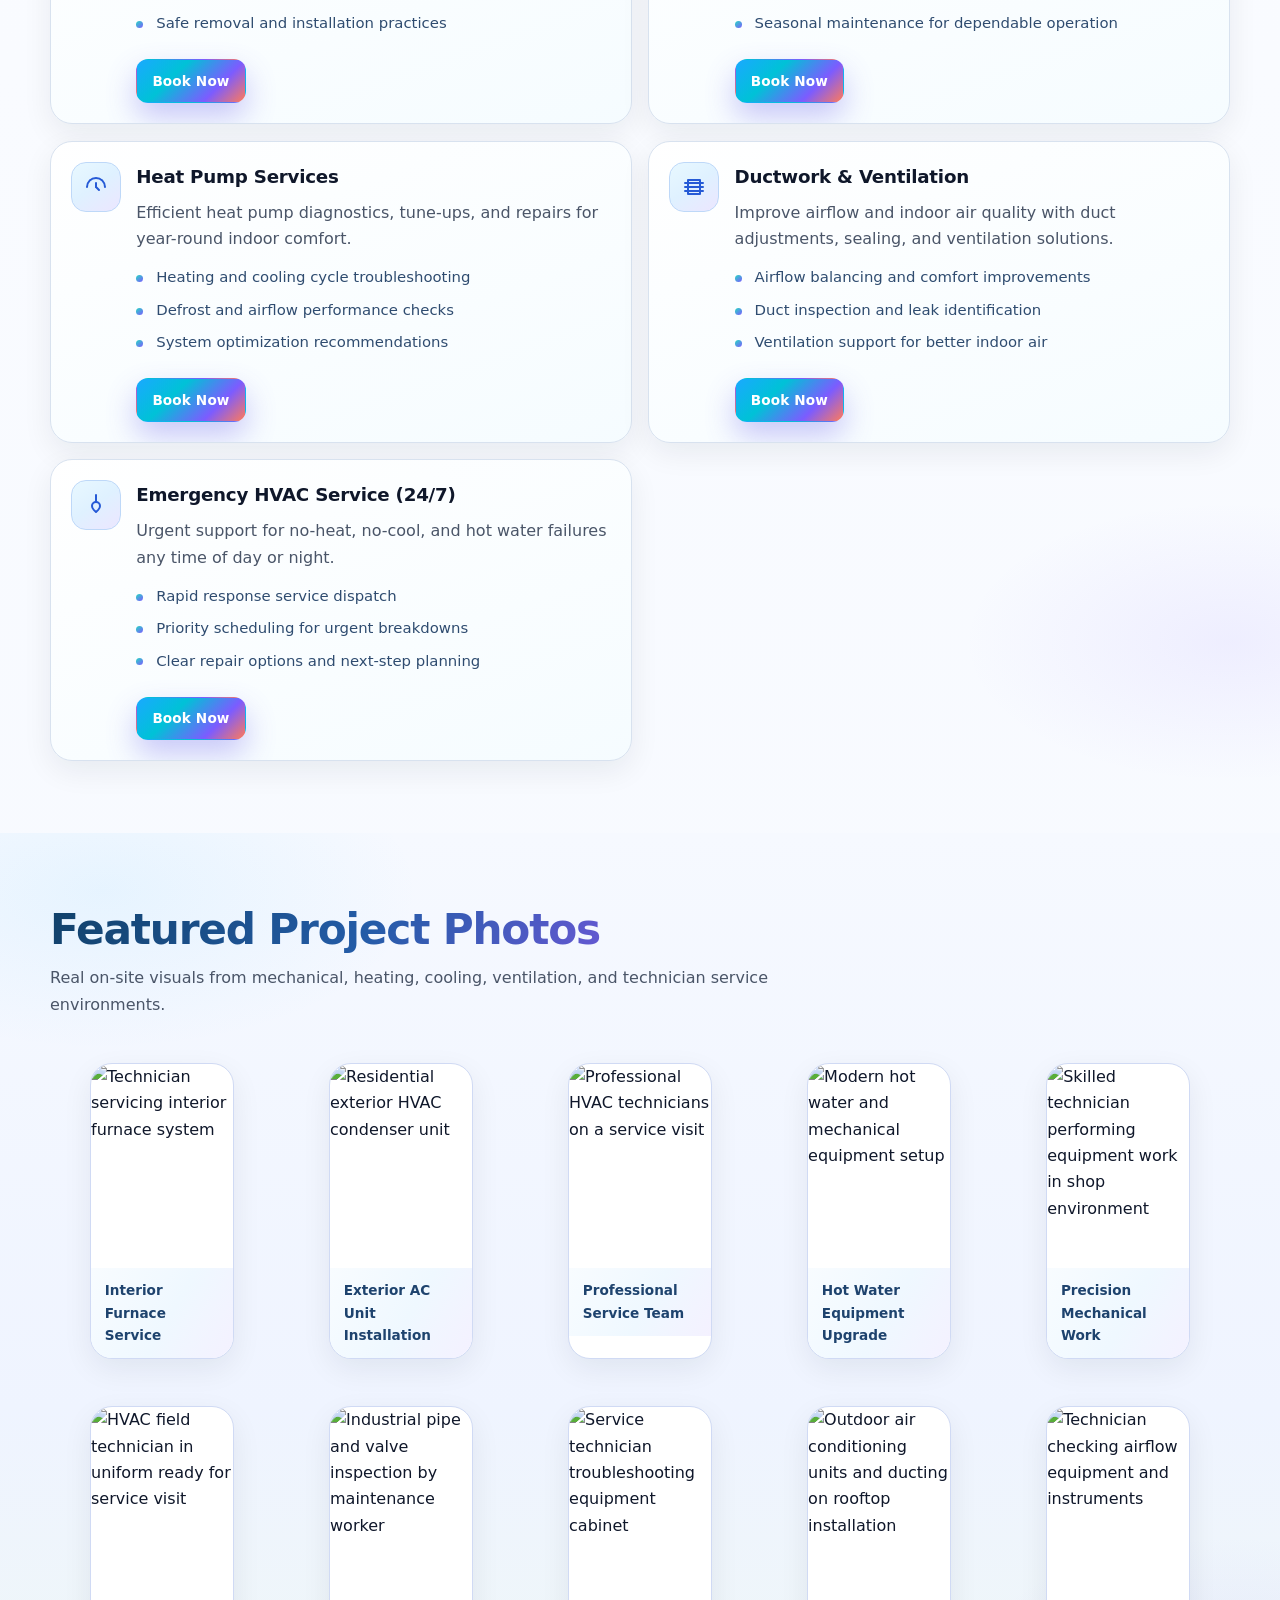
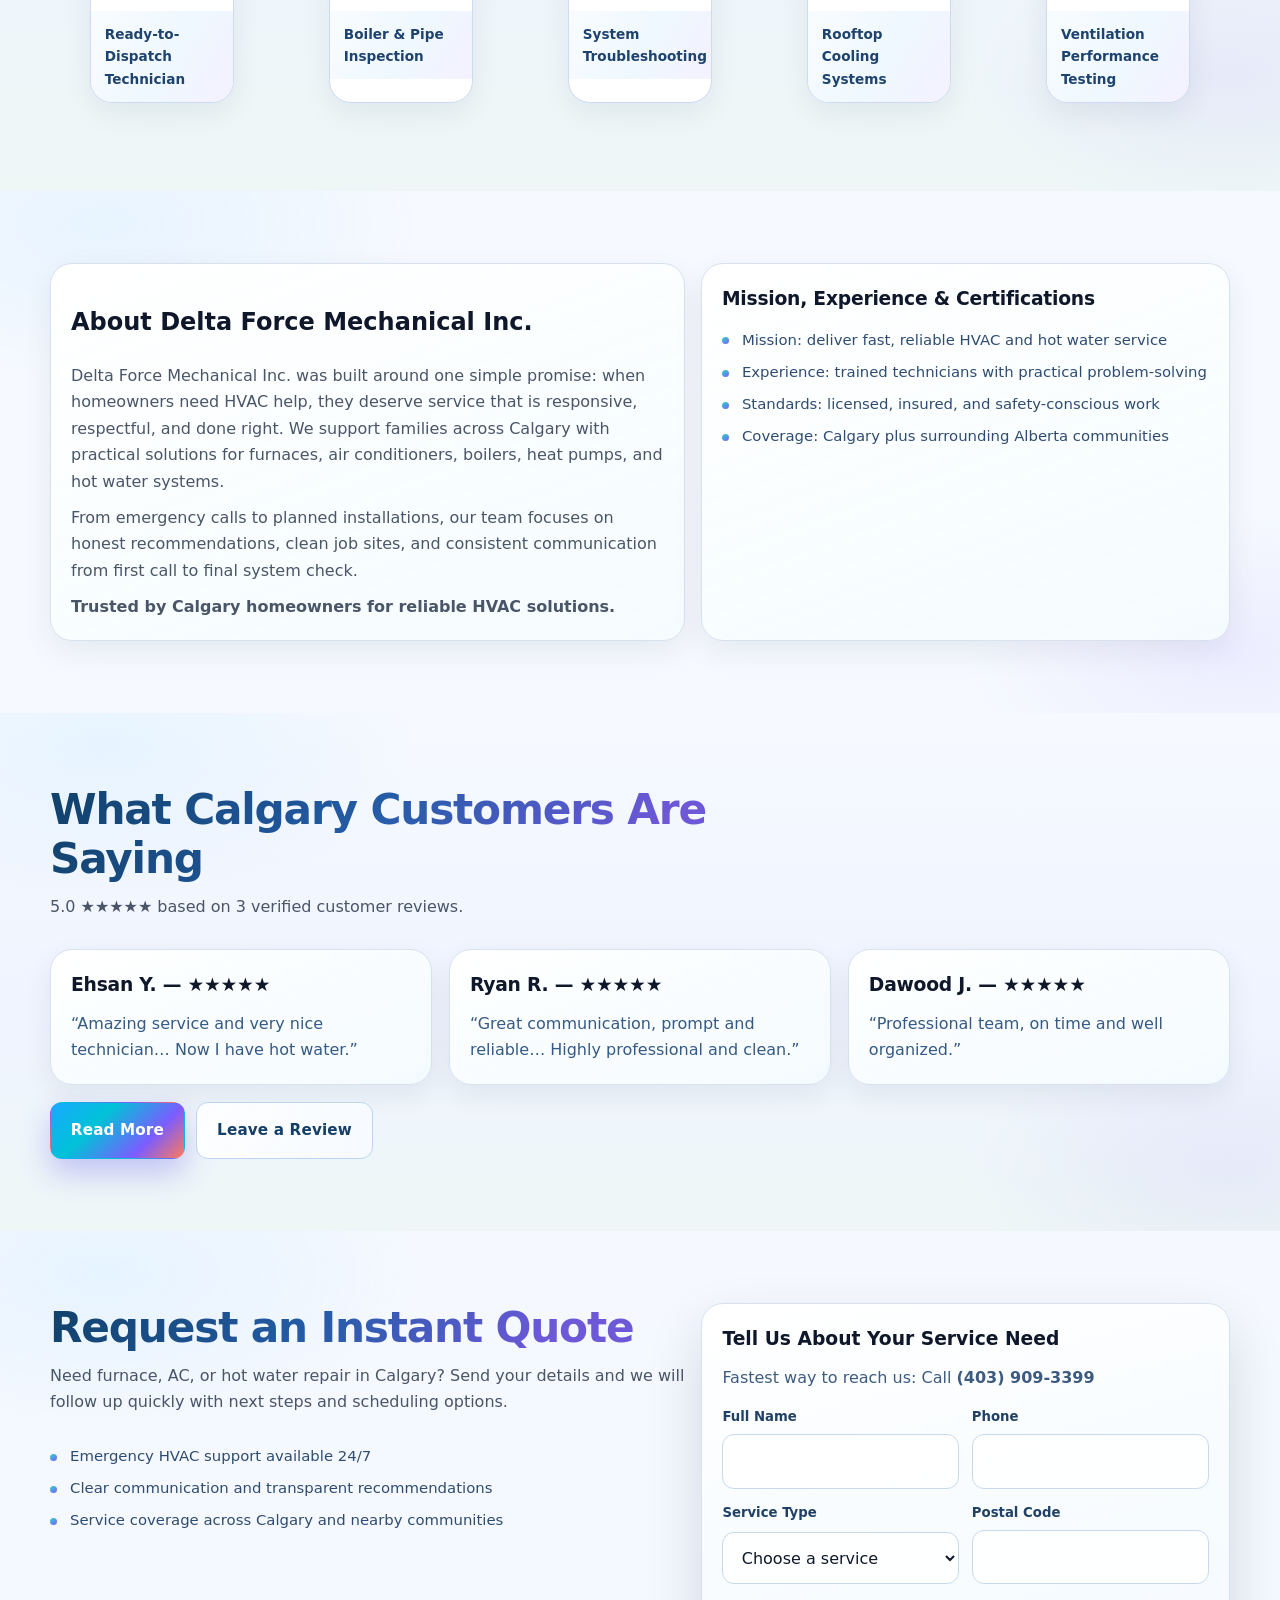
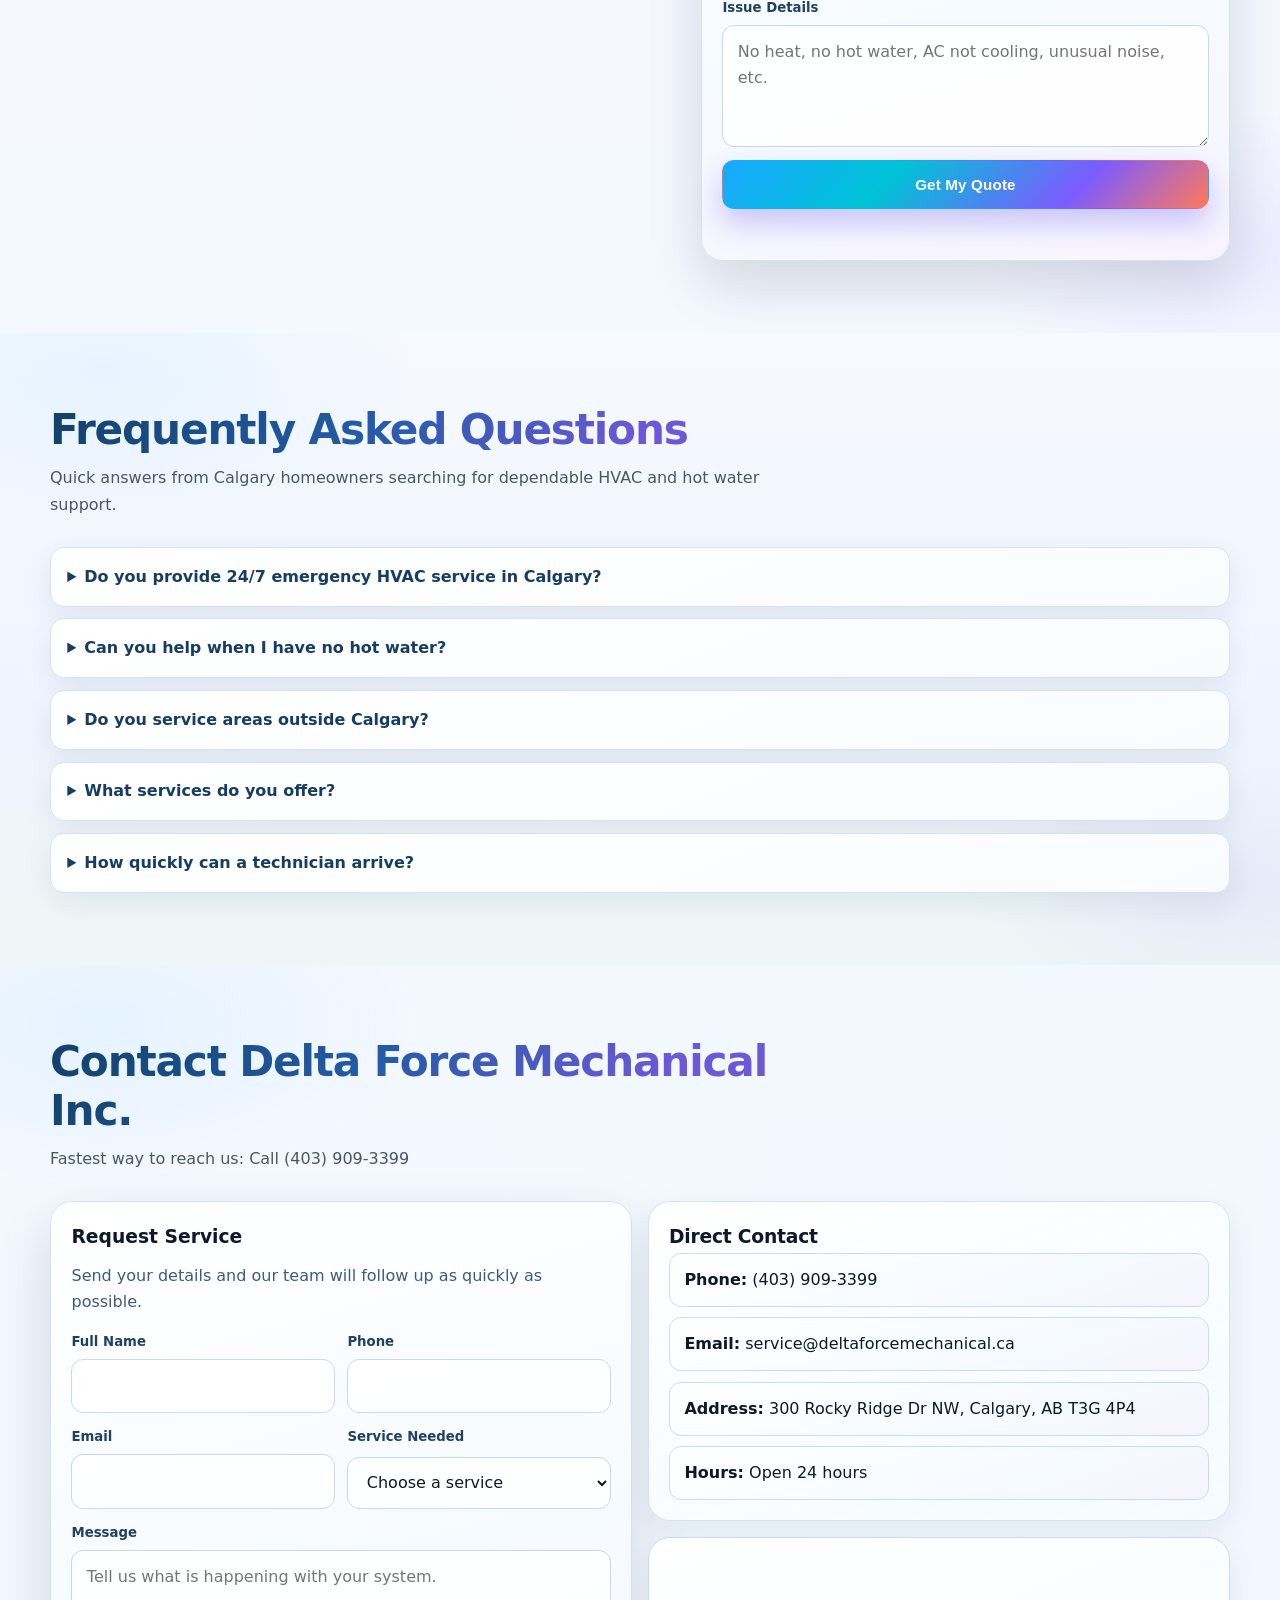
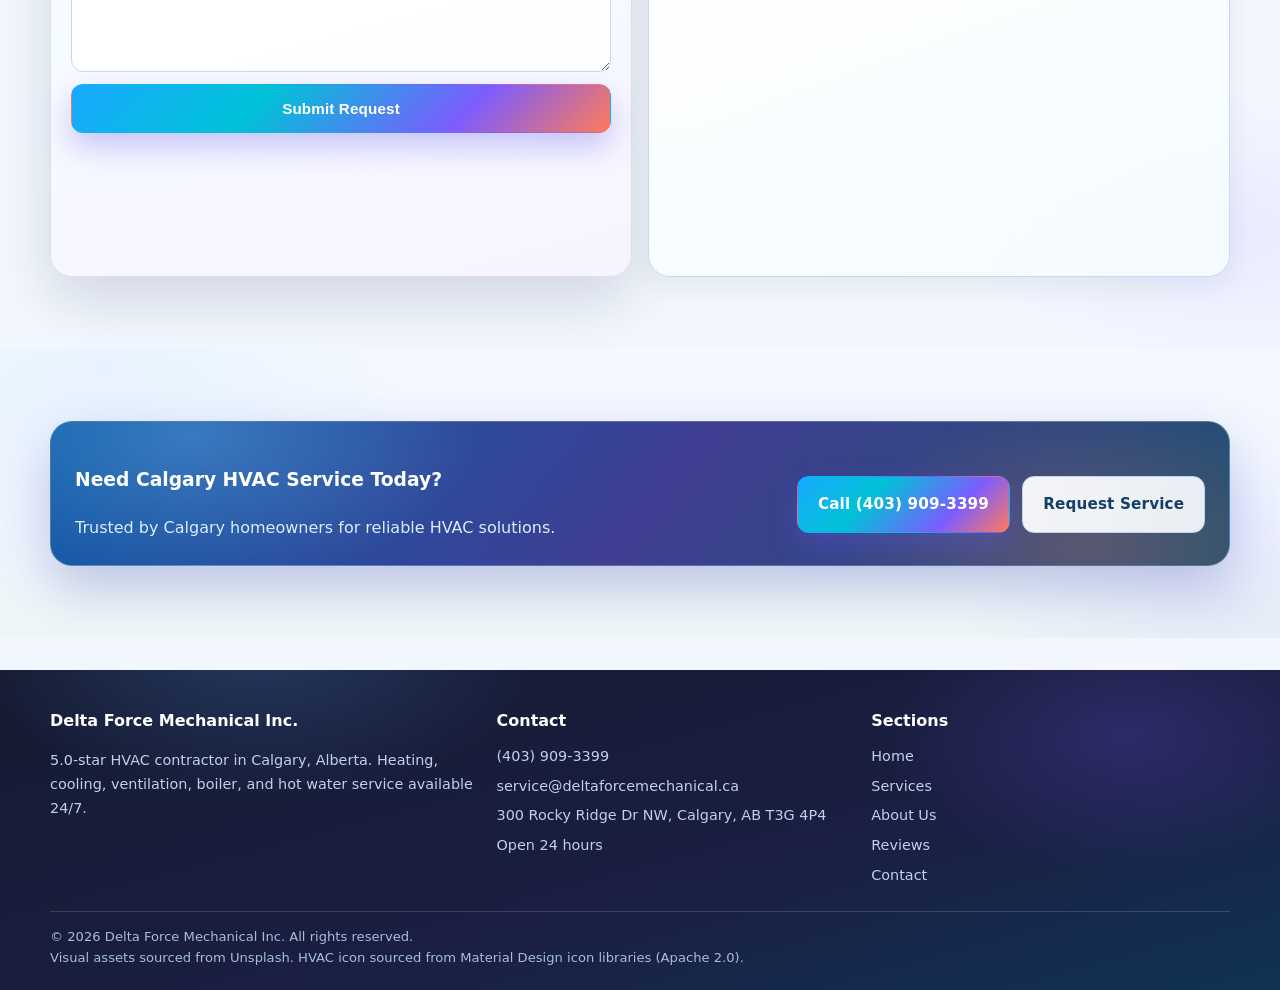
==== commit 33e2adab: "Update index.html" ====
--- a/index.html
+++ b/index.html
@@ -74,7 +74,7 @@
       <div class="container hero-grid cols-2">
         <div class="reveal">
           <span class="eyebrow">24/7 Emergency HVAC in Calgary</span>
-          <h1>POOING Calgary&rsquo;s 5-Star HVAC Experts &mdash; Open 24/7</h1>
+          <h1> Calgary&rsquo;s 5-Star HVAC Experts &mdash; Open 24/7</h1>
           <p>Fast, reliable heating, cooling and hot water service.</p>
           <div class="hero-actions">
             <a class="btn btn-primary" href="tel:+14039093399">Call Now &rarr; (403) 909-3399</a>
